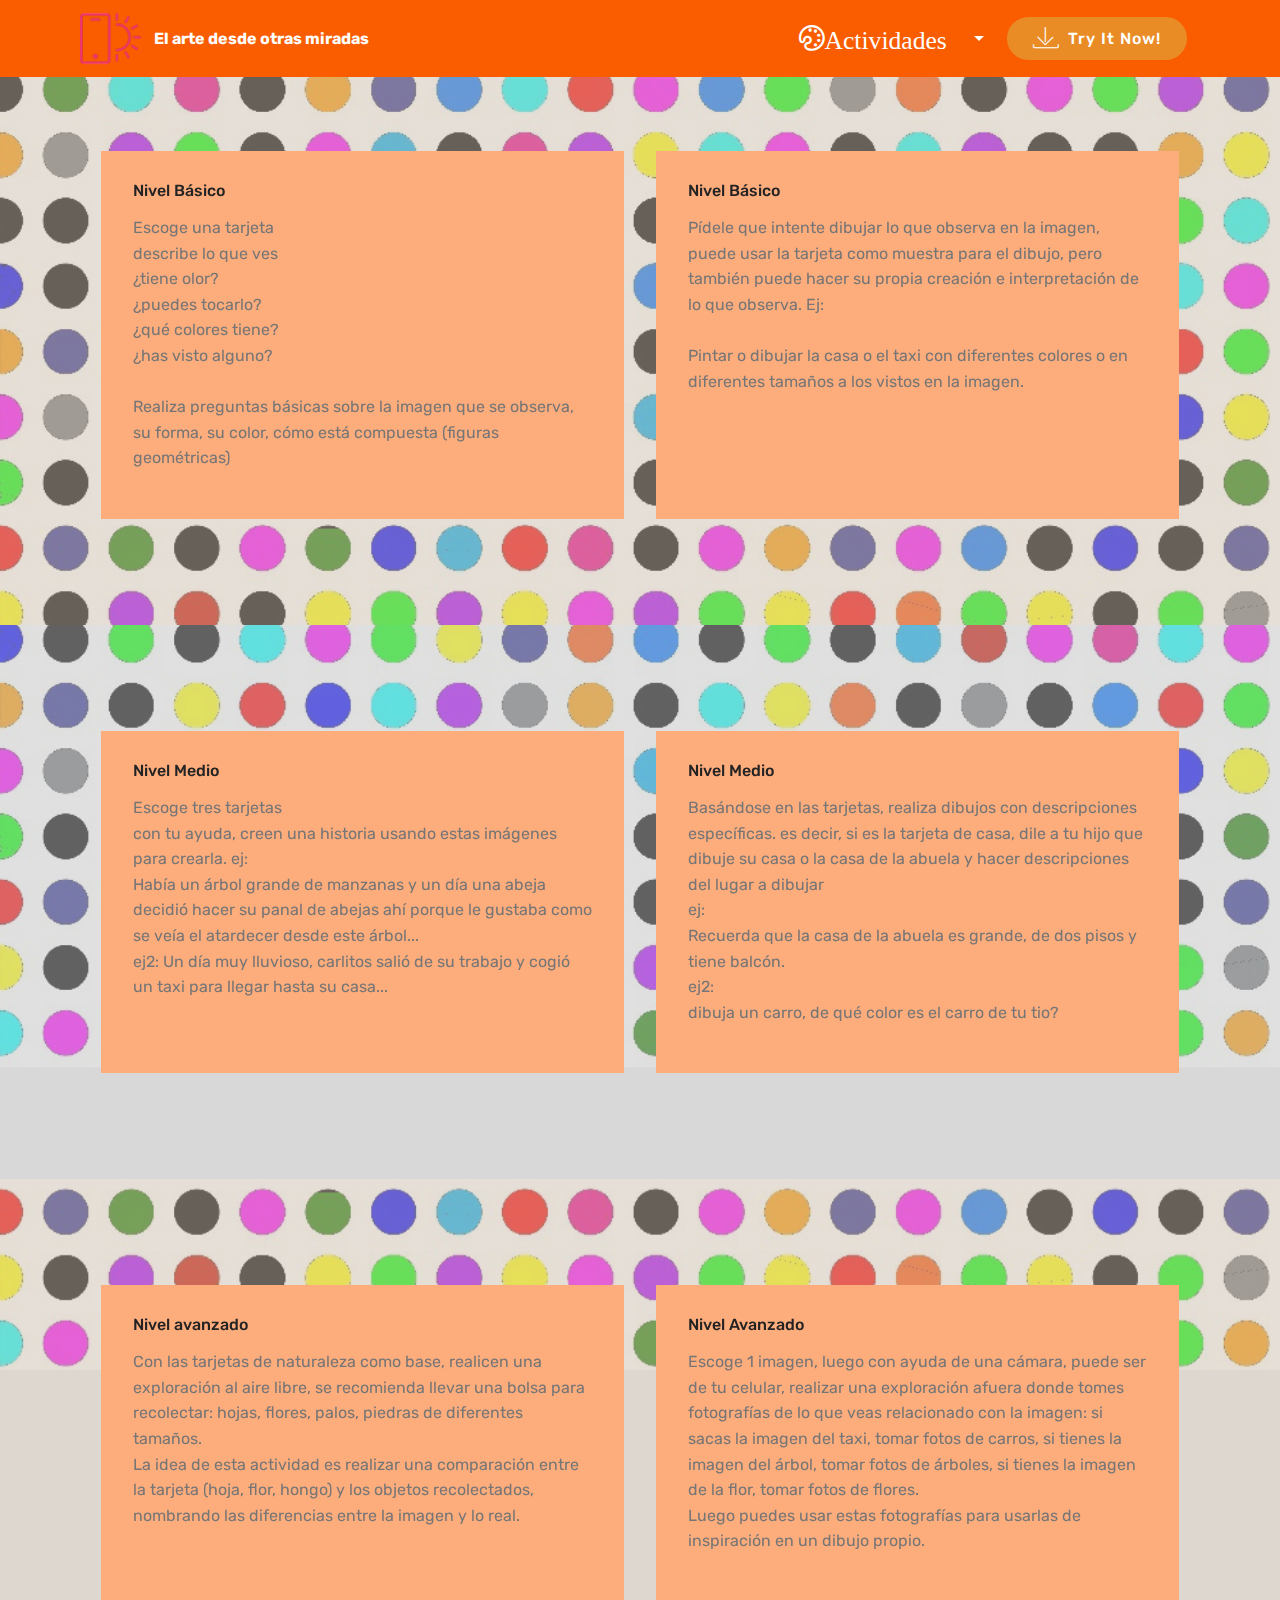
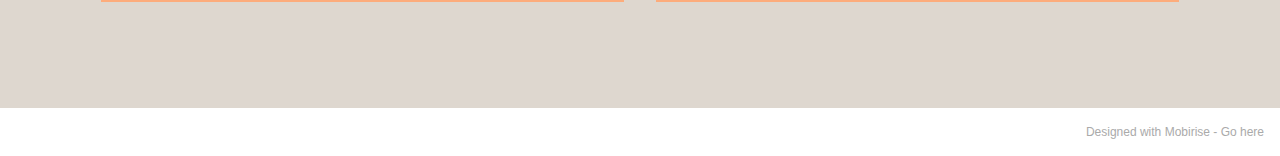
==== actividades.html @ 2c04b64d "first commit" ====
<!DOCTYPE html>
<html  >
<head>
  <!-- Site made with Mobirise Website Builder v5.1.4, https://mobirise.com -->
  <meta charset="UTF-8">
  <meta http-equiv="X-UA-Compatible" content="IE=edge">
  <meta name="generator" content="Mobirise v5.1.4, mobirise.com">
  <meta name="viewport" content="width=device-width, initial-scale=1, minimum-scale=1">
  <link rel="shortcut icon" href="assets/images/logo2.png" type="image/x-icon">
  <meta name="description" content="Website Generator Description">
  
  
  <title>actividades</title>
  <link rel="stylesheet" href="assets/web/assets/mobirise-icons2/mobirise2.css">
  <link rel="stylesheet" href="assets/web/assets/mobirise-icons/mobirise-icons.css">
  <link rel="stylesheet" href="assets/bootstrap/css/bootstrap.min.css">
  <link rel="stylesheet" href="assets/bootstrap/css/bootstrap-grid.min.css">
  <link rel="stylesheet" href="assets/bootstrap/css/bootstrap-reboot.min.css">
  <link rel="stylesheet" href="assets/tether/tether.min.css">
  <link rel="stylesheet" href="assets/dropdown/css/style.css">
  <link rel="stylesheet" href="assets/theme/css/style.css">
  <link rel="preload" as="style" href="assets/mobirise/css/mbr-additional.css"><link rel="stylesheet" href="assets/mobirise/css/mbr-additional.css" type="text/css">
  
  
  
  
</head>
<body>
  
  <section class="menu cid-tEYqhBMotn" once="menu" id="menu1-3">

    

    <nav class="navbar navbar-expand beta-menu navbar-dropdown align-items-center navbar-fixed-top navbar-toggleable-sm">
        <button class="navbar-toggler navbar-toggler-right" type="button" data-toggle="collapse" data-target="#navbarSupportedContent" aria-controls="navbarSupportedContent" aria-expanded="false" aria-label="Toggle navigation">
            <div class="hamburger">
                <span></span>
                <span></span>
                <span></span>
                <span></span>
            </div>
        </button>
        <div class="menu-logo">
            <div class="navbar-brand">
                <span class="navbar-logo">
                    <a href="https://mobiri.se">
                         <img src="assets/images/logo2.png" alt="Mobirise" style="height: 3.8rem;">
                    </a>
                </span>
                <span class="navbar-caption-wrap"><a class="navbar-caption text-white display-4" href="Elartedesdeotrasmiradas.html">
                        El arte desde otras miradas&nbsp;</a></span>
            </div>
        </div>
        <div class="collapse navbar-collapse" id="navbarSupportedContent">
            <ul class="navbar-nav nav-dropdown" data-app-modern-menu="true"><li class="nav-item dropdown open">
                    <a class="nav-link link text-white dropdown-toggle display-4" href="#" data-toggle="dropdown-submenu" aria-expanded="true"><span class="mobi-mbri mobi-mbri-change-style mbr-iconfont mbr-iconfont-btn">Actividades&nbsp;</span>
                        </a><div class="dropdown-menu"><a class="text-white dropdown-item text-primary display-4" href="actividades.html">Nivel básico</a><a class="text-white dropdown-item display-4" href="#">Nivel Medio</a><a class="text-white dropdown-item display-4" href="#">Nivel Avanzado</a><a class="text-white dropdown-item display-4" href="#" aria-expanded="true">Flash Cards</a></div>
                </li></ul>
            <div class="navbar-buttons mbr-section-btn">
                <a class="btn btn-sm btn-primary display-4" href="https://mobiri.se">
                    <span class="mbri-save mbr-iconfont mbr-iconfont-btn "></span>
                    Try It Now!
                </a>
            </div>
        </div>
    </nav>
</section>

<section class="features4 cid-tEYrnPkpfP mbr-parallax-background" id="features4-4">
    
         

    <div class="mbr-overlay" style="opacity: 0.5; background-color: rgb(206, 191, 175);">
    </div>
    <div class="container">
        <div class="media-container-row">
            <div class="card p-3 col-12 col-md-6">
                <div class="card-wrapper media-container-row media-container-row">
                    <div class="card-box">
                        <h4 class="card-title pb-3 mbr-fonts-style display-7">Nivel Básico</h4>
                        <p class="mbr-text mbr-fonts-style display-7">Escoge una tarjeta<br>describe lo que ves<br>¿tiene olor?<br>¿puedes tocarlo?<br>¿qué colores tiene?<br>¿has visto alguno?<br><br>Realiza preguntas básicas sobre la imagen que se observa, su forma, su color, cómo está compuesta (figuras geométricas)&nbsp;</p>
                    </div>
                </div>
            </div>

            <div class="card p-3 col-12 col-md-6 col-12 col-md-6">
                <div class="card-wrapper media-container-row">
                    <div class="card-box">
                        <h4 class="card-title pb-3 mbr-fonts-style display-7">
                            Nivel Básico</h4>
                        <p class="mbr-text mbr-fonts-style display-7">Pídele que intente dibujar lo que observa en la imagen, puede usar la tarjeta como muestra para el dibujo, pero también puede hacer su propia creación e interpretación de lo que observa. Ej:<br><br>Pintar o dibujar la casa o el taxi con diferentes colores o en diferentes tamaños a los vistos en la imagen.&nbsp;</p>
                    </div>
                </div>
            </div>

            

            
        </div>
    </div>
</section>

<section class="features4 cid-tEYu83xq0K mbr-parallax-background" id="features4-5">
    
         

    <div class="mbr-overlay" style="opacity: 0.5; background-color: rgb(193, 193, 193);">
    </div>
    <div class="container">
        <div class="media-container-row">
            <div class="card p-3 col-12 col-md-6">
                <div class="card-wrapper media-container-row media-container-row">
                    <div class="card-box">
                        <h4 class="card-title pb-3 mbr-fonts-style display-7">
                            Nivel Medio</h4>
                        <p class="mbr-text mbr-fonts-style display-7">Escoge tres tarjetas<br>con tu ayuda, creen una historia usando estas imágenes para crearla. ej:<br>Había un árbol grande de manzanas y un día una abeja decidió hacer su panal de abejas ahí porque le gustaba como se veía el atardecer desde este árbol...<br>ej2: Un día muy lluvioso, carlitos salió de su trabajo y cogió un taxi para llegar hasta su casa...</p>
                    </div>
                </div>
            </div>

            <div class="card p-3 col-12 col-md-6 col-12 col-md-6">
                <div class="card-wrapper media-container-row">
                    <div class="card-box">
                        <h4 class="card-title pb-3 mbr-fonts-style display-7">Nivel Medio</h4>
                        <p class="mbr-text mbr-fonts-style display-7">Basándose en las tarjetas, realiza dibujos con descripciones específicas. es decir, si es la tarjeta de casa, dile a tu hijo que dibuje su casa o la casa de la abuela y hacer descripciones del lugar a dibujar<br>ej:<br>Recuerda que la casa de la abuela es grande, de dos pisos y tiene balcón.<br>ej2:&nbsp; <br>dibuja un carro, de qué color es el carro de tu tio?&nbsp;<br></p>
                    </div>
                </div>
            </div>

            

            
        </div>
    </div>
</section>

<section class="features4 cid-tEYwqsHfI4 mbr-parallax-background" id="features4-6">
    
         

    <div class="mbr-overlay" style="opacity: 0.5; background-color: rgb(206, 191, 175);">
    </div>
    <div class="container">
        <div class="media-container-row">
            <div class="card p-3 col-12 col-md-6">
                <div class="card-wrapper media-container-row media-container-row">
                    <div class="card-box">
                        <h4 class="card-title pb-3 mbr-fonts-style display-7">
                            Nivel avanzado</h4>
                        <p class="mbr-text mbr-fonts-style display-7">Con las tarjetas de naturaleza como base, realicen una exploración al aire libre, se recomienda llevar una bolsa para recolectar: hojas, flores, palos, piedras de diferentes tamaños.&nbsp;<br>La idea de esta actividad es realizar una comparación entre la tarjeta (hoja, flor, hongo) y los objetos recolectados, nombrando las diferencias entre la imagen y lo real.&nbsp;</p>
                    </div>
                </div>
            </div>

            <div class="card p-3 col-12 col-md-6 col-12 col-md-6">
                <div class="card-wrapper media-container-row">
                    <div class="card-box">
                        <h4 class="card-title pb-3 mbr-fonts-style display-7">Nivel Avanzado</h4>
                        <p class="mbr-text mbr-fonts-style display-7">Escoge 1 imagen, luego con ayuda de una cámara, puede ser de tu celular, realizar una exploración afuera donde tomes fotografías de lo que veas relacionado con la imagen: si sacas la imagen del taxi, tomar fotos de carros, si tienes la imagen del árbol, tomar fotos de árboles, si tienes la imagen de la flor, tomar fotos de flores.<br>Luego puedes usar estas fotografías para usarlas de inspiración en un dibujo propio.&nbsp;</p>
                    </div>
                </div>
            </div>

            

            
        </div>
    </div>
</section><section style="background-color: #fff; font-family: -apple-system, BlinkMacSystemFont, 'Segoe UI', 'Roboto', 'Helvetica Neue', Arial, sans-serif; color:#aaa; font-size:12px; padding: 0; align-items: center; display: flex;"><a href="https://mobirise.site/v" style="flex: 1 1; height: 3rem; padding-left: 1rem;"></a><p style="flex: 0 0 auto; margin:0; padding-right:1rem;">Designed with Mobirise - <a href="https://mobirise.site/m" style="color:#aaa;">Go here</a></p></section><script src="assets/web/assets/jquery/jquery.min.js"></script>  <script src="assets/popper/popper.min.js"></script>  <script src="assets/bootstrap/js/bootstrap.min.js"></script>  <script src="assets/tether/tether.min.js"></script>  <script src="assets/smoothscroll/smooth-scroll.js"></script>  <script src="assets/dropdown/js/nav-dropdown.js"></script>  <script src="assets/dropdown/js/navbar-dropdown.js"></script>  <script src="assets/touchswipe/jquery.touch-swipe.min.js"></script>  <script src="assets/parallax/jarallax.min.js"></script>  <script src="assets/theme/js/script.js"></script>  
  
  
</body>
</html>
---- assets/web/assets/mobirise-icons2/mobirise2.css ----
@font-face {
  font-family: 'Moririse2';
  font-display: swap;
  src:  url('mobirise2.eot?f2bix4');
  src:  url('mobirise2.eot?f2bix4#iefix') format('embedded-opentype'),
    url('mobirise2.ttf?f2bix4') format('truetype'),
    url('mobirise2.woff?f2bix4') format('woff'),
    url('mobirise2.svg?f2bix4#mobirise2') format('svg');
  font-weight: normal;
  font-style: normal;
}

[class^="mobi-"], [class*=" mobi-"] {
  /* use !important to prevent issues with browser extensions that change fonts */
  font-family: 'Moririse2' !important;
  speak: none;
  font-style: normal;
  font-weight: normal;
  font-variant: normal;
  text-transform: none;
  line-height: 1;

  /* Better Font Rendering =========== */
  -webkit-font-smoothing: antialiased;
  -moz-osx-font-smoothing: grayscale;
}

.mobi-mbri-add-submenu:before {
  content: "\e900";
}
.mobi-mbri-alert:before {
  content: "\e901";
}
.mobi-mbri-align-center:before {
  content: "\e902";
}
.mobi-mbri-align-justify:before {
  content: "\e903";
}
.mobi-mbri-align-left:before {
  content: "\e904";
}
.mobi-mbri-align-right:before {
  content: "\e905";
}
.mobi-mbri-android:before {
  content: "\e906";
}
.mobi-mbri-apple:before {
  content: "\e907";
}
.mobi-mbri-arrow-down:before {
  content: "\e908";
}
.mobi-mbri-arrow-next:before {
  content: "\e909";
}
.mobi-mbri-arrow-prev:before {
  content: "\e90a";
}
.mobi-mbri-arrow-up:before {
  content: "\e90b";
}
.mobi-mbri-bold:before {
  content: "\e90c";
}
.mobi-mbri-bookmark:before {
  content: "\e90d";
}
.mobi-mbri-bootstrap:before {
  content: "\e90e";
}
.mobi-mbri-briefcase:before {
  content: "\e90f";
}
.mobi-mbri-browse:before {
  content: "\e910";
}
.mobi-mbri-bulleted-list:before {
  content: "\e911";
}
.mobi-mbri-calendar:before {
  content: "\e912";
}
.mobi-mbri-camera:before {
  content: "\e913";
}
.mobi-mbri-cart-add:before {
  content: "\e914";
}
.mobi-mbri-cart-full:before {
  content: "\e915";
}
.mobi-mbri-cash:before {
  content: "\e916";
}
.mobi-mbri-change-style:before {
  content: "\e917";
}
.mobi-mbri-chat:before {
  content: "\e918";
}
.mobi-mbri-clock:before {
  content: "\e919";
}
.mobi-mbri-close:before {
  content: "\e91a";
}
.mobi-mbri-cloud:before {
  content: "\e91b";
}
.mobi-mbri-code:before {
  content: "\e91c";
}
.mobi-mbri-contact-form:before {
  content: "\e91d";
}
.mobi-mbri-credit-card:before {
  content: "\e91e";
}
.mobi-mbri-cursor-click:before {
  content: "\e91f";
}
.mobi-mbri-cust-feedback:before {
  content: "\e920";
}
.mobi-mbri-database:before {
  content: "\e921";
}
.mobi-mbri-delivery:before {
  content: "\e922";
}
.mobi-mbri-desktop:before {
  content: "\e923";
}
.mobi-mbri-devices:before {
  content: "\e924";
}
.mobi-mbri-down:before {
  content: "\e925";
}
.mobi-mbri-download-2:before {
  content: "\e926";
}
.mobi-mbri-download:before {
  content: "\e927";
}
.mobi-mbri-drag-n-drop-2:before {
  content: "\e928";
}
.mobi-mbri-drag-n-drop:before {
  content: "\e929";
}
.mobi-mbri-edit-2:before {
  content: "\e92a";
}
.mobi-mbri-edit:before {
  content: "\e92b";
}
.mobi-mbri-error:before {
  content: "\e92c";
}
.mobi-mbri-extension:before {
  content: "\e92d";
}
.mobi-mbri-features:before {
  content: "\e92e";
}
.mobi-mbri-file:before {
  content: "\e92f";
}
.mobi-mbri-flag:before {
  content: "\e930";
}
.mobi-mbri-folder:before {
  content: "\e931";
}
.mobi-mbri-gift:before {
  content: "\e932";
}
.mobi-mbri-github:before {
  content: "\e933";
}
.mobi-mbri-globe-2:before {
  content: "\e934";
}
.mobi-mbri-globe:before {
  content: "\e935";
}
.mobi-mbri-growing-chart:before {
  content: "\e936";
}
.mobi-mbri-hearth:before {
  content: "\e937";
}
.mobi-mbri-help:before {
  content: "\e938";
}
.mobi-mbri-home:before {
  content: "\e939";
}
.mobi-mbri-hot-cup:before {
  content: "\e93a";
}
.mobi-mbri-idea:before {
  content: "\e93b";
}
.mobi-mbri-image-gallery:before {
  content: "\e93c";
}
.mobi-mbri-image-slider:before {
  content: "\e93d";
}
.mobi-mbri-info:before {
  content: "\e93e";
}
.mobi-mbri-italic:before {
  content: "\e93f";
}
.mobi-mbri-key:before {
  content: "\e940";
}
.mobi-mbri-laptop:before {
  content: "\e941";
}
.mobi-mbri-layers:before {
  content: "\e942";
}
.mobi-mbri-left-right:before {
  content: "\e943";
}
.mobi-mbri-left:before {
  content: "\e944";
}
.mobi-mbri-letter:before {
  content: "\e945";
}
.mobi-mbri-like:before {
  content: "\e946";
}
.mobi-mbri-link:before {
  content: "\e947";
}
.mobi-mbri-lock:before {
  content: "\e948";
}
.mobi-mbri-login:before {
  content: "\e949";
}
.mobi-mbri-logout:before {
  content: "\e94a";
}
.mobi-mbri-magic-stick:before {
  content: "\e94b";
}
.mobi-mbri-map-pin:before {
  content: "\e94c";
}
.mobi-mbri-menu:before {
  content: "\e94d";
}
.mobi-mbri-mobile-2:before {
  content: "\e94e";
}
.mobi-mbri-mobile-horizontal:before {
  content: "\e94f";
}
.mobi-mbri-mobile:before {
  content: "\e950";
}
.mobi-mbri-mobirise:before {
  content: "\e951";
}
.mobi-mbri-more-horizontal:before {
  content: "\e952";
}
.mobi-mbri-more-vertical:before {
  content: "\e953";
}
.mobi-mbri-music:before {
  content: "\e954";
}
.mobi-mbri-new-file:before {
  content: "\e955";
}
.mobi-mbri-numbered-list:before {
  content: "\e956";
}
.mobi-mbri-opened-folder:before {
  content: "\e957";
}
.mobi-mbri-pages:before {
  content: "\e958";
}
.mobi-mbri-paper-plane:before {
  content: "\e959";
}
.mobi-mbri-paperclip:before {
  content: "\e95a";
}
.mobi-mbri-phone:before {
  content: "\e95b";
}
.mobi-mbri-photo:before {
  content: "\e95c";
}
.mobi-mbri-photos:before {
  content: "\e95d";
}
.mobi-mbri-pin:before {
  content: "\e95e";
}
.mobi-mbri-play:before {
  content: "\e95f";
}
.mobi-mbri-plus:before {
  content: "\e960";
}
.mobi-mbri-preview:before {
  content: "\e961";
}
.mobi-mbri-print:before {
  content: "\e962";
}
.mobi-mbri-protect:before {
  content: "\e963";
}
.mobi-mbri-question:before {
  content: "\e964";
}
.mobi-mbri-quote-left:before {
  content: "\e965";
}
.mobi-mbri-quote-right:before {
  content: "\e966";
}
.mobi-mbri-redo:before {
  content: "\e967";
}
.mobi-mbri-refresh:before {
  content: "\e968";
}
.mobi-mbri-responsive-2:before {
  content: "\e969";
}
.mobi-mbri-responsive:before {
  content: "\e96a";
}
.mobi-mbri-right:before {
  content: "\e96b";
}
.mobi-mbri-rocket:before {
  content: "\e96c";
}
.mobi-mbri-sad-face:before {
  content: "\e96d";
}
.mobi-mbri-sale:before {
  content: "\e96e";
}
.mobi-mbri-save:before {
  content: "\e96f";
}
.mobi-mbri-search:before {
  content: "\e970";
}
.mobi-mbri-setting-2:before {
  content: "\e971";
}
.mobi-mbri-setting-3:before {
  content: "\e972";
}
.mobi-mbri-setting:before {
  content: "\e973";
}
.mobi-mbri-share:before {
  content: "\e974";
}
.mobi-mbri-shopping-bag:before {
  content: "\e975";
}
.mobi-mbri-shopping-basket:before {
  content: "\e976";
}
.mobi-mbri-shopping-cart:before {
  content: "\e977";
}
.mobi-mbri-sites:before {
  content: "\e978";
}
.mobi-mbri-smile-face:before {
  content: "\e979";
}
.mobi-mbri-speed:before {
  content: "\e97a";
}
.mobi-mbri-star:before {
  content: "\e97b";
}
.mobi-mbri-success:before {
  content: "\e97c";
}
.mobi-mbri-sun:before {
  content: "\e97d";
}
.mobi-mbri-sun2:before {
  content: "\e97e";
}
.mobi-mbri-tablet-vertical:before {
  content: "\e97f";
}
.mobi-mbri-tablet:before {
  content: "\e980";
}
.mobi-mbri-target:before {
  content: "\e981";
}
.mobi-mbri-timer:before {
  content: "\e982";
}
.mobi-mbri-to-ftp:before {
  content: "\e983";
}
.mobi-mbri-to-local-drive:before {
  content: "\e984";
}
.mobi-mbri-touch-swipe:before {
  content: "\e985";
}
.mobi-mbri-touch:before {
  content: "\e986";
}
.mobi-mbri-trash:before {
  content: "\e987";
}
.mobi-mbri-underline:before {
  content: "\e988";
}
.mobi-mbri-undo:before {
  content: "\e989";
}
.mobi-mbri-unlink:before {
  content: "\e98a";
}
.mobi-mbri-unlock:before {
  content: "\e98b";
}
.mobi-mbri-up-down:before {
  content: "\e98c";
}
.mobi-mbri-up:before {
  content: "\e98d";
}
.mobi-mbri-update:before {
  content: "\e98e";
}
.mobi-mbri-upload-2:before {
  content: "\e98f";
}
.mobi-mbri-upload:before {
  content: "\e990";
}
.mobi-mbri-user-2:before {
  content: "\e991";
}
.mobi-mbri-user:before {
  content: "\e992";
}
.mobi-mbri-users:before {
  content: "\e993";
}
.mobi-mbri-video-play:before {
  content: "\e994";
}
.mobi-mbri-video:before {
  content: "\e995";
}
.mobi-mbri-watch:before {
  content: "\e996";
}
.mobi-mbri-website-theme-2:before {
  content: "\e997";
}
.mobi-mbri-website-theme:before {
  content: "\e998";
}
.mobi-mbri-wifi:before {
  content: "\e999";
}
.mobi-mbri-windows:before {
  content: "\e99a";
}
.mobi-mbri-zoom-in:before {
  content: "\e99b";
}
.mobi-mbri-zoom-out:before {
  content: "\e99c";
}
---- assets/web/assets/mobirise-icons/mobirise-icons.css ----
@font-face {
  font-family: 'MobiriseIcons';
  src:  url('mobirise-icons.eot?spat4u');
  src:  url('mobirise-icons.eot?spat4u#iefix') format('embedded-opentype'),
    url('mobirise-icons.ttf?spat4u') format('truetype'),
    url('mobirise-icons.woff?spat4u') format('woff'),
    url('mobirise-icons.svg?spat4u#MobiriseIcons') format('svg');
  font-weight: normal;
  font-style: normal;
  font-display: swap;
}

[class^="mbri-"], [class*=" mbri-"] {
  /* use !important to prevent issues with browser extensions that change fonts */
  font-family: MobiriseIcons !important;
  speak: none;
  font-style: normal;
  font-weight: normal;
  font-variant: normal;
  text-transform: none;
  line-height: 1;

  /* Better Font Rendering =========== */
  -webkit-font-smoothing: antialiased;
  -moz-osx-font-smoothing: grayscale;
}

.mbri-add-submenu:before {
  content: "\e900";
}
.mbri-alert:before {
  content: "\e901";
}
.mbri-align-center:before {
  content: "\e902";
}
.mbri-align-justify:before {
  content: "\e903";
}
.mbri-align-left:before {
  content: "\e904";
}
.mbri-align-right:before {
  content: "\e905";
}
.mbri-android:before {
  content: "\e906";
}
.mbri-apple:before {
  content: "\e907";
}
.mbri-arrow-down:before {
  content: "\e908";
}
.mbri-arrow-next:before {
  content: "\e909";
}
.mbri-arrow-prev:before {
  content: "\e90a";
}
.mbri-arrow-up:before {
  content: "\e90b";
}
.mbri-bold:before {
  content: "\e90c";
}
.mbri-bookmark:before {
  content: "\e90d";
}
.mbri-bootstrap:before {
  content: "\e90e";
}
.mbri-briefcase:before {
  content: "\e90f";
}
.mbri-browse:before {
  content: "\e910";
}
.mbri-bulleted-list:before {
  content: "\e911";
}
.mbri-calendar:before {
  content: "\e912";
}
.mbri-camera:before {
  content: "\e913";
}
.mbri-cart-add:before {
  content: "\e914";
}
.mbri-cart-full:before {
  content: "\e915";
}
.mbri-cash:before {
  content: "\e916";
}
.mbri-change-style:before {
  content: "\e917";
}
.mbri-chat:before {
  content: "\e918";
}
.mbri-clock:before {
  content: "\e919";
}
.mbri-close:before {
  content: "\e91a";
}
.mbri-cloud:before {
  content: "\e91b";
}
.mbri-code:before {
  content: "\e91c";
}
.mbri-contact-form:before {
  content: "\e91d";
}
.mbri-credit-card:before {
  content: "\e91e";
}
.mbri-cursor-click:before {
  content: "\e91f";
}
.mbri-cust-feedback:before {
  content: "\e920";
}
.mbri-database:before {
  content: "\e921";
}
.mbri-delivery:before {
  content: "\e922";
}
.mbri-desktop:before {
  content: "\e923";
}
.mbri-devices:before {
  content: "\e924";
}
.mbri-down:before {
  content: "\e925";
}
.mbri-download:before {
  content: "\e989";
}
.mbri-drag-n-drop:before {
  content: "\e927";
}
.mbri-drag-n-drop2:before {
  content: "\e928";
}
.mbri-edit:before {
  content: "\e929";
}
.mbri-edit2:before {
  content: "\e92a";
}
.mbri-error:before {
  content: "\e92b";
}
.mbri-extension:before {
  content: "\e92c";
}
.mbri-features:before {
  content: "\e92d";
}
.mbri-file:before {
  content: "\e92e";
}
.mbri-flag:before {
  content: "\e92f";
}
.mbri-folder:before {
  content: "\e930";
}
.mbri-gift:before {
  content: "\e931";
}
.mbri-github:before {
  content: "\e932";
}
.mbri-globe:before {
  content: "\e933";
}
.mbri-globe-2:before {
  content: "\e934";
}
.mbri-growing-chart:before {
  content: "\e935";
}
.mbri-hearth:before {
  content: "\e936";
}
.mbri-help:before {
  content: "\e937";
}
.mbri-home:before {
  content: "\e938";
}
.mbri-hot-cup:before {
  content: "\e939";
}
.mbri-idea:before {
  content: "\e93a";
}
.mbri-image-gallery:before {
  content: "\e93b";
}
.mbri-image-slider:before {
  content: "\e93c";
}
.mbri-info:before {
  content: "\e93d";
}
.mbri-italic:before {
  content: "\e93e";
}
.mbri-key:before {
  content: "\e93f";
}
.mbri-laptop:before {
  content: "\e940";
}
.mbri-layers:before {
  content: "\e941";
}
.mbri-left-right:before {
  content: "\e942";
}
.mbri-left:before {
  content: "\e943";
}
.mbri-letter:before {
  content: "\e944";
}
.mbri-like:before {
  content: "\e945";
}
.mbri-link:before {
  content: "\e946";
}
.mbri-lock:before {
  content: "\e947";
}
.mbri-login:before {
  content: "\e948";
}
.mbri-logout:before {
  content: "\e949";
}
.mbri-magic-stick:before {
  content: "\e94a";
}
.mbri-map-pin:before {
  content: "\e94b";
}
.mbri-menu:before {
  content: "\e94c";
}
.mbri-mobile:before {
  content: "\e94d";
}
.mbri-mobile2:before {
  content: "\e94e";
}
.mbri-mobirise:before {
  content: "\e94f";
}
.mbri-more-horizontal:before {
  content: "\e950";
}
.mbri-more-vertical:before {
  content: "\e951";
}
.mbri-music:before {
  content: "\e952";
}
.mbri-new-file:before {
  content: "\e953";
}
.mbri-numbered-list:before {
  content: "\e954";
}
.mbri-opened-folder:before {
  content: "\e955";
}
.mbri-pages:before {
  content: "\e956";
}
.mbri-paper-plane:before {
  content: "\e957";
}
.mbri-paperclip:before {
  content: "\e958";
}
.mbri-photo:before {
  content: "\e959";
}
.mbri-photos:before {
  content: "\e95a";
}
.mbri-pin:before {
  content: "\e95b";
}
.mbri-play:before {
  content: "\e95c";
}
.mbri-plus:before {
  content: "\e95d";
}
.mbri-preview:before {
  content: "\e95e";
}
.mbri-print:before {
  content: "\e95f";
}
.mbri-protect:before {
  content: "\e960";
}
.mbri-question:before {
  content: "\e961";
}
.mbri-quote-left:before {
  content: "\e962";
}
.mbri-quote-right:before {
  content: "\e963";
}
.mbri-refresh:before {
  content: "\e964";
}
.mbri-responsive:before {
  content: "\e965";
}
.mbri-right:before {
  content: "\e966";
}
.mbri-rocket:before {
  content: "\e967";
}
.mbri-sad-face:before {
  content: "\e968";
}
.mbri-sale:before {
  content: "\e969";
}
.mbri-save:before {
  content: "\e96a";
}
.mbri-search:before {
  content: "\e96b";
}
.mbri-setting:before {
  content: "\e96c";
}
.mbri-setting2:before {
  content: "\e96d";
}
.mbri-setting3:before {
  content: "\e96e";
}
.mbri-share:before {
  content: "\e96f";
}
.mbri-shopping-bag:before {
  content: "\e970";
}
.mbri-shopping-basket:before {
  content: "\e971";
}
.mbri-shopping-cart:before {
  content: "\e972";
}
.mbri-sites:before {
  content: "\e973";
}
.mbri-smile-face:before {
  content: "\e974";
}
.mbri-speed:before {
  content: "\e975";
}
.mbri-star:before {
  content: "\e976";
}
.mbri-success:before {
  content: "\e977";
}
.mbri-sun:before {
  content: "\e978";
}
.mbri-sun2:before {
  content: "\e979";
}
.mbri-tablet:before {
  content: "\e97a";
}
.mbri-tablet-vertical:before {
  content: "\e97b";
}
.mbri-target:before {
  content: "\e97c";
}
.mbri-timer:before {
  content: "\e97d";
}
.mbri-to-ftp:before {
  content: "\e97e";
}
.mbri-to-local-drive:before {
  content: "\e97f";
}
.mbri-touch-swipe:before {
  content: "\e980";
}
.mbri-touch:before {
  content: "\e981";
}
.mbri-trash:before {
  content: "\e982";
}
.mbri-underline:before {
  content: "\e983";
}
.mbri-unlink:before {
  content: "\e984";
}
.mbri-unlock:before {
  content: "\e985";
}
.mbri-up-down:before {
  content: "\e986";
}
.mbri-up:before {
  content: "\e987";
}
.mbri-update:before {
  content: "\e988";
}
.mbri-upload:before {
 content: "\e926"; 
}
.mbri-user:before {
  content: "\e98a";
}
.mbri-user2:before {
  content: "\e98b";
}
.mbri-users:before {
  content: "\e98c";
}
.mbri-video:before {
  content: "\e98d";
}
.mbri-video-play:before {
  content: "\e98e";
}
.mbri-watch:before {
  content: "\e98f";
}
.mbri-website-theme:before {
  content: "\e990";
}
.mbri-wifi:before {
  content: "\e991";
}
.mbri-windows:before {
  content: "\e992";
}
.mbri-zoom-out:before {
  content: "\e993";
}
.mbri-redo:before {
  content: "\e994";
}
.mbri-undo:before {
  content: "\e995";
}
---- assets/dropdown/css/style.css ----
.navbar-dropdown {
  left: 0;
  padding: 0;
  position: absolute;
  right: 0;
  top: 0;
  transition: all 0.45s ease;
  z-index: 1030;
  background: #282828; }
  .navbar-dropdown .navbar-logo {
    margin-right: 0.8rem;
    transition: margin 0.3s ease-in-out;
    vertical-align: middle; }
    .navbar-dropdown .navbar-logo img {
      height: 3.125rem;
      transition: all 0.3s ease-in-out; }
    .navbar-dropdown .navbar-logo.mbr-iconfont {
      font-size: 3.125rem;
      line-height: 3.125rem; }
  .navbar-dropdown .navbar-caption {
    font-weight: 700;
    white-space: normal;
    vertical-align: -4px;
    line-height: 3.125rem !important; }
    .navbar-dropdown .navbar-caption, .navbar-dropdown .navbar-caption:hover {
      color: inherit;
      text-decoration: none; }
  .navbar-dropdown .mbr-iconfont + .navbar-caption {
    vertical-align: -1px; }
  .navbar-dropdown.navbar-fixed-top {
    position: fixed; }
  .navbar-dropdown .navbar-brand span {
    vertical-align: -4px; }
  .navbar-dropdown.bg-color.transparent {
    background: none; }
  .navbar-dropdown.navbar-short .navbar-brand {
    padding: 0.625rem 0; }
    .navbar-dropdown.navbar-short .navbar-brand span {
      vertical-align: -1px; }
  .navbar-dropdown.navbar-short .navbar-caption {
    line-height: 2.375rem !important;
    vertical-align: -2px; }
  .navbar-dropdown.navbar-short .navbar-logo {
    margin-right: 0.5rem; }
    .navbar-dropdown.navbar-short .navbar-logo img {
      height: 2.375rem; }
    .navbar-dropdown.navbar-short .navbar-logo.mbr-iconfont {
      font-size: 2.375rem;
      line-height: 2.375rem; }
  .navbar-dropdown.navbar-short .mbr-table-cell {
    height: 3.625rem; }
  .navbar-dropdown .navbar-close {
    left: 0.6875rem;
    position: fixed;
    top: 0.75rem;
    z-index: 1000; }
  .navbar-dropdown .hamburger-icon {
    content: "";
    display: inline-block;
    vertical-align: middle;
    width: 16px;
    -webkit-box-shadow: 0 -6px 0 1px #282828,0 0 0 1px #282828,0 6px 0 1px #282828;
    -moz-box-shadow: 0 -6px 0 1px #282828,0 0 0 1px #282828,0 6px 0 1px #282828;
    box-shadow: 0 -6px 0 1px #282828,0 0 0 1px #282828,0 6px 0 1px #282828; }

.dropdown-menu .dropdown-toggle[data-toggle="dropdown-submenu"]::after {
  border-bottom: 0.35em solid transparent;
  border-left: 0.35em solid;
  border-right: 0;
  border-top: 0.35em solid transparent;
  margin-left: 0.3rem; }

.dropdown-menu .dropdown-item:focus {
  outline: 0; }

.nav-dropdown {
  font-size: 0.75rem;
  font-weight: 500;
  height: auto !important; }
  .nav-dropdown .nav-btn {
    padding-left: 1rem; }
  .nav-dropdown .link {
    margin: .667em 1.667em;
    font-weight: 500;
    padding: 0;
    transition: color .2s ease-in-out; }
    .nav-dropdown .link.dropdown-toggle {
      margin-right: 2.583em; }
      .nav-dropdown .link.dropdown-toggle::after {
        margin-left: .25rem;
        border-top: 0.35em solid;
        border-right: 0.35em solid transparent;
        border-left: 0.35em solid transparent;
        border-bottom: 0; }
      .nav-dropdown .link.dropdown-toggle[aria-expanded="true"] {
        margin: 0;
        padding: 0.667em 3.263em  0.667em 1.667em; }
  .nav-dropdown .link::after,
  .nav-dropdown .dropdown-item::after {
    color: inherit; }
  .nav-dropdown .btn {
    font-size: 0.75rem;
    font-weight: 700;
    letter-spacing: 0;
    margin-bottom: 0;
    padding-left: 1.25rem;
    padding-right: 1.25rem; }
  .nav-dropdown .dropdown-menu {
    border-radius: 0;
    border: 0;
    left: 0;
    margin: 0;
    padding-bottom: 1.25rem;
    padding-top: 1.25rem;
    position: relative; }
  .nav-dropdown .dropdown-submenu {
    margin-left: 0.125rem;
    top: 0; }
  .nav-dropdown .dropdown-item {
    font-weight: 500;
    line-height: 2;
    padding: 0.3846em 4.615em 0.3846em 1.5385em;
    position: relative;
    transition: color .2s ease-in-out, background-color .2s ease-in-out; }
    .nav-dropdown .dropdown-item::after {
      margin-top: -0.3077em;
      position: absolute;
      right: 1.1538em;
      top: 50%; }
    .nav-dropdown .dropdown-item:focus, .nav-dropdown .dropdown-item:hover {
      background: none; }

@media (max-width: 767px) {
  .nav-dropdown.navbar-toggleable-sm {
    bottom: 0;
    display: none;
    left: 0;
    overflow-x: hidden;
    position: fixed;
    top: 0;
    transform: translateX(-100%);
    -ms-transform: translateX(-100%);
    -webkit-transform: translateX(-100%);
    width: 18.75rem;
    z-index: 999; } }
.nav-dropdown.navbar-toggleable-xl {
  bottom: 0;
  display: none;
  left: 0;
  overflow-x: hidden;
  position: fixed;
  top: 0;
  transform: translateX(-100%);
  -ms-transform: translateX(-100%);
  -webkit-transform: translateX(-100%);
  width: 18.75rem;
  z-index: 999; }

.nav-dropdown-sm {
  display: block !important;
  overflow-x: hidden;
  overflow: auto;
  padding-top: 3.875rem; }
  .nav-dropdown-sm::after {
    content: "";
    display: block;
    height: 3rem;
    width: 100%; }
  .nav-dropdown-sm.collapse.in ~ .navbar-close {
    display: block !important; }
  .nav-dropdown-sm.collapsing, .nav-dropdown-sm.collapse.in {
    transform: translateX(0);
    -ms-transform: translateX(0);
    -webkit-transform: translateX(0);
    transition: all 0.25s ease-out;
    -webkit-transition: all 0.25s ease-out;
    background: #282828; }
  .nav-dropdown-sm.collapsing[aria-expanded="false"] {
    transform: translateX(-100%);
    -ms-transform: translateX(-100%);
    -webkit-transform: translateX(-100%); }
  .nav-dropdown-sm .nav-item {
    display: block;
    margin-left: 0 !important;
    padding-left: 0; }
  .nav-dropdown-sm .link,
  .nav-dropdown-sm .dropdown-item {
    border-top: 1px dotted rgba(255, 255, 255, 0.1);
    font-size: 0.8125rem;
    line-height: 1.6;
    margin: 0 !important;
    padding: 0.875rem 2.4rem 0.875rem 1.5625rem !important;
    position: relative;
    white-space: normal; }
    .nav-dropdown-sm .link:focus, .nav-dropdown-sm .link:hover,
    .nav-dropdown-sm .dropdown-item:focus,
    .nav-dropdown-sm .dropdown-item:hover {
      background: rgba(0, 0, 0, 0.2) !important;
      color: #c0a375; }
  .nav-dropdown-sm .nav-btn {
    position: relative;
    padding: 1.5625rem 1.5625rem 0 1.5625rem; }
    .nav-dropdown-sm .nav-btn::before {
      border-top: 1px dotted rgba(255, 255, 255, 0.1);
      content: "";
      left: 0;
      position: absolute;
      top: 0;
      width: 100%; }
    .nav-dropdown-sm .nav-btn + .nav-btn {
      padding-top: 0.625rem; }
      .nav-dropdown-sm .nav-btn + .nav-btn::before {
        display: none; }
  .nav-dropdown-sm .btn {
    padding: 0.625rem 0; }
  .nav-dropdown-sm .dropdown-toggle[data-toggle="dropdown-submenu"]::after {
    margin-left: .25rem;
    border-top: 0.35em solid;
    border-right: 0.35em solid transparent;
    border-left: 0.35em solid transparent;
    border-bottom: 0; }
  .nav-dropdown-sm .dropdown-toggle[data-toggle="dropdown-submenu"][aria-expanded="true"]::after {
    border-top: 0;
    border-right: 0.35em solid transparent;
    border-left: 0.35em solid transparent;
    border-bottom: 0.35em solid; }
  .nav-dropdown-sm .dropdown-menu {
    margin: 0;
    padding: 0;
    position: relative;
    top: 0;
    left: 0;
    width: 100%;
    border: 0;
    float: none;
    border-radius: 0;
    background: none; }
  .nav-dropdown-sm .dropdown-submenu {
    left: 100%;
    margin-left: 0.125rem;
    margin-top: -1.25rem;
    top: 0; }

.navbar-toggleable-sm .nav-dropdown .dropdown-menu {
  position: absolute; }

.navbar-toggleable-sm .nav-dropdown .dropdown-submenu {
  left: 100%;
  margin-left: 0.125rem;
  margin-top: -1.25rem;
  top: 0; }

.navbar-toggleable-sm.opened .nav-dropdown .dropdown-menu {
  position: relative; }

.navbar-toggleable-sm.opened .nav-dropdown .dropdown-submenu {
  left: 0;
  margin-left: 00rem;
  margin-top: 0rem;
  top: 0; }

.is-builder .nav-dropdown.collapsing {
  transition: none !important; }

/*# sourceMappingURL=style.css.map */
---- assets/theme/css/style.css ----
/*!
 * Mobirise v4 theme (https://mobirise.com/)
 * Copyright 2017 Mobirise
 */
section {
  background-color: #eeeeee;
}

.form-control:focus {
  box-shadow: none;
}

:focus {
  outline: none;
}

body {
  font-style: normal;
  line-height: 1.5;
}

section,
.container,
.container-fluid {
  position: relative;
  word-wrap: break-word;
}

a.mbr-iconfont:hover {
  text-decoration: none;
}

.article .lead p,
.article .lead ul,
.article .lead ol,
.article .lead pre,
.article .lead blockquote {
  margin-bottom: 0;
}

ul,
ol,
pre,
blockquote {
  margin-bottom: 2.3125rem;
}

pre {
  background: #f4f4f4;
  padding: 10px 24px;
  white-space: pre-wrap;
}

.inactive {
  -webkit-user-select: none;
  -moz-user-select: none;
  -ms-user-select: none;
  user-select: none;
  pointer-events: none;
  -webkit-user-drag: none;
  user-drag: none;
}

.mbr-section__comments .row {
  justify-content: center;
  -webkit-justify-content: center;
}

a {
  font-style: normal;
  font-weight: 400;
  cursor: pointer;
}

a, a:hover {
  text-decoration: none;
}

figure {
  margin-bottom: 0;
}

body {
  color: #232323;
}

h1,
h2,
h3,
h4,
h5,
h6,
.h1,
.h2,
.h3,
.h4,
.h5,
.h6,
.display-1,
.display-2,
.display-3,
.display-4 {
  line-height: 1;
  word-break: break-word;
  word-wrap: break-word;
}

.mbr-section-title {
  font-style: normal;
  line-height: 1.2;
}

.mbr-section-subtitle {
  line-height: 1.3;
}

.mbr-text {
  font-style: normal;
  line-height: 1.6;
}

b,
strong {
  font-weight: bold;
}

blockquote {
  padding: 10px 0 10px 20px;
  position: relative;
  border-left: 2px solid;
  border-color: #ff3366;
}

input:-webkit-autofill, input:-webkit-autofill:hover, input:-webkit-autofill:focus, input:-webkit-autofill:active {
  transition-delay: 9999s;
  transition-property: background-color, color;
}

textarea[type='hidden'] {
  display: none;
}

body {
  position: relative;
}

section {
  background-position: 50% 50%;
  background-repeat: no-repeat;
  background-size: cover;
}

section .mbr-background-video,
section .mbr-background-video-preview {
  position: absolute;
  bottom: 0;
  left: 0;
  right: 0;
  top: 0;
}

.hidden {
  visibility: hidden;
}

.mbr-z-index20 {
  z-index: 20;
}

/*! Base colors */
.mbr-white {
  color: #ffffff;
}

.mbr-black {
  color: #000000;
}

.mbr-bg-white {
  background-color: #ffffff;
}

.mbr-bg-black {
  background-color: #000000;
}

/*! Text-aligns */
.align-left {
  text-align: left;
}

.align-center {
  text-align: center;
}

.align-right {
  text-align: right;
}

@media (max-width: 767px) {
  .align-left,
  .align-center,
  .align-right,
  .mbr-section-btn,
  .mbr-section-title {
    text-align: center;
  }
}

/*! Font-weight  */
.mbr-light {
  font-weight: 300;
}

.mbr-regular {
  font-weight: 400;
}

.mbr-semibold {
  font-weight: 500;
}

.mbr-bold {
  font-weight: 700;
}

/*! Media  */
.media-size-item {
  -moz-flex: 1 1 auto;
  -o-flex: 1 1 auto;
  flex: 1 1 auto;
}

.media-content {
  flex-basis: 100%;
}

.media-container-row {
  display: flex;
  flex-direction: row;
  flex-wrap: wrap;
  justify-content: center;
  align-content: center;
  align-items: start;
}

.media-container-row .media-size-item {
  width: 400px;
}

.media-container-column {
  display: flex;
  flex-direction: column;
  flex-wrap: wrap;
  justify-content: center;
  align-content: center;
  align-items: stretch;
}

.media-container-column > * {
  width: 100%;
}

@media (min-width: 992px) {
  .media-container-row {
    flex-wrap: nowrap;
  }
}

figure {
  overflow: hidden;
}

figure[mbr-media-size] {
  transition: width 0.1s;
}

.mbr-figure img,
.mbr-figure iframe {
  display: block;
  width: 100%;
}

.card {
  background-color: transparent;
  border: none;
}

.card-box {
  width: 100%;
}

.card-img {
  text-align: center;
  flex-shrink: 0;
  -webkit-flex-shrink: 0;
}

.media {
  max-width: 100%;
  margin: 0 auto;
}

.mbr-figure {
  -ms-grid-row-align: center;
  align-self: center;
}

.media-container > div {
  max-width: 100%;
}

.mbr-figure img,
.card-img img {
  width: 100%;
}

@media (max-width: 991px) {
  .media-size-item {
    width: auto !important;
  }
  .media {
    width: auto;
  }
  .mbr-figure {
    width: 100% !important;
  }
}

/*! Buttons */
.btn {
  font-weight: 500;
  border-width: 2px;
  font-style: normal;
  letter-spacing: 1px;
  margin: .4rem .8rem;
  white-space: normal;
  transition: all .3s ease-in-out;
  display: inline-flex;
  align-items: center;
  justify-content: center;
  word-break: break-word;
  -webkit-align-items: center;
  -webkit-justify-content: center;
  display: -webkit-inline-flex;
}

.btn-sm {
  font-weight: 500;
  letter-spacing: 1px;
  transition: all .3s ease-in-out;
}

.btn-md {
  font-weight: 500;
  letter-spacing: 1px;
  margin: .4rem .8rem !important;
  transition: all .3s ease-in-out;
}

.btn-lg {
  font-weight: 500;
  letter-spacing: 1px;
  margin: .4rem .8rem !important;
  transition: all .3s ease-in-out;
}

.mbr-section-btn {
  margin-left: -0.25rem;
  margin-right: -0.25rem;
  font-size: 0;
}

nav .mbr-section-btn {
  margin-left: 0rem;
  margin-right: 0rem;
}

.btn-form {
  border-radius: 0;
}

.btn-form:hover {
  cursor: pointer;
}

/*! Btn icon margin */
.btn .mbr-iconfont,
.btn.btn-sm .mbr-iconfont {
  cursor: pointer;
  margin-right: 0.5rem;
}

.btn.btn-md .mbr-iconfont,
.btn.btn-md .mbr-iconfont {
  margin-right: 0.8rem;
}

.mbr-regular {
  font-weight: 400;
}

.mbr-semibold {
  font-weight: 500;
}

.mbr-bold {
  font-weight: 700;
}

[type='submit'] {
  -webkit-appearance: none;
}

/*! Full-screen */
.mbr-fullscreen .mbr-overlay {
  min-height: 100vh;
}

.mbr-fullscreen {
  display: flex;
  display: -moz-flex;
  display: -ms-flex;
  display: -o-flex;
  align-items: center;
  -webkit-align-items: center;
  min-height: 100vh;
  padding-top: 3rem;
  padding-bottom: 3rem;
}

/*! Map */
.map {
  height: 25rem;
  position: relative;
}

.map iframe {
  width: 100%;
  height: 100%;
}

.mbr-overlay {
  background-color: #000;
  bottom: 0;
  left: 0;
  opacity: .5;
  position: absolute;
  right: 0;
  top: 0;
  z-index: 0;
  pointer-events: none;
}

/* Form */
blockquote {
  font-style: italic;
  padding: 10px 0 10px 20px;
  font-size: 1.09rem;
  position: relative;
  border-width: 3px;
}

.form-control {
  background-color: #f5f5f5;
  box-shadow: none;
  color: #565656;
  line-height: 1.43;
  min-height: 3.5em;
  padding: 1.07em .5em;
}

.form-control, .form-control:focus {
  border: 1px solid #e8e8e8;
}

.form-active .form-control:invalid {
  border-color: red;
}

.form-control-label {
  position: relative;
  cursor: pointer;
  margin-bottom: .357em;
  padding: 0;
}

.alert {
  color: #ffffff;
  border-radius: 0;
  border: 0;
  font-size: .875rem;
  line-height: 1.5;
  margin-bottom: 1.875rem;
  padding: 1.25rem;
  position: relative;
}

.alert.alert-form::after {
  background-color: inherit;
  bottom: -7px;
  content: "";
  display: block;
  height: 14px;
  left: 50%;
  margin-left: -7px;
  position: absolute;
  transform: rotate(45deg);
  width: 14px;
  -webkit-transform: rotate(45deg);
}

.form-asterisk {
  font-family: initial;
  position: absolute;
  top: -2px;
  font-weight: normal;
}

/*! Scroll to top arrow */
#scrollToTop a i:before {
  content: '';
  position: absolute;
  height: 40%;
  top: 25%;
  background: #fff;
  width: 2px;
  left: calc(50% - 1px);
}

#scrollToTop a i:after {
  content: '';
  position: absolute;
  display: block;
  border-top: 2px solid #fff;
  border-right: 2px solid #fff;
  width: 40%;
  height: 40%;
  left: 30%;
  bottom: 30%;
  transform: rotate(135deg);
  -webkit-transform: rotate(135deg);
}

.mbr-arrow-up {
  bottom: 25px;
  right: 90px;
  position: fixed;
  text-align: right;
  z-index: 5000;
  color: #ffffff;
  font-size: 32px;
  transform: rotate(180deg);
  -webkit-transform: rotate(180deg);
}

.mbr-arrow-up a {
  background: rgba(0, 0, 0, 0.2);
  border-radius: 3px;
  color: #fff;
  display: inline-block;
  height: 60px;
  width: 60px;
  outline-style: none !important;
  position: relative;
  text-decoration: none;
  transition: all 0.3s ease-in-out;
  cursor: pointer;
  text-align: center;
}

.mbr-arrow-up a:hover {
  background-color: rgba(0, 0, 0, 0.4);
}

.mbr-arrow-up a i {
  line-height: 60px;
}

.mbr-arrow-up-icon {
  display: block;
  color: #fff;
}

.mbr-arrow-up-icon::before {
  content: '\203a';
  display: inline-block;
  font-family: serif;
  font-size: 32px;
  line-height: 1;
  font-style: normal;
  position: relative;
  top: 6px;
  left: -4px;
  -webkit-transform: rotate(-90deg);
  transform: rotate(-90deg);
}

/*! Arrow Down */
.mbr-arrow {
  position: absolute;
  bottom: 45px;
  left: 50%;
  width: 60px;
  height: 60px;
  cursor: pointer;
  background-color: rgba(80, 80, 80, 0.5);
  border-radius: 50%;
  -webkit-transform: translateX(-50%);
  transform: translateX(-50%);
}

.mbr-arrow > a {
  display: inline-block;
  text-decoration: none;
  outline-style: none;
  -webkit-animation: arrowdown 1.7s ease-in-out infinite;
  animation: arrowdown 1.7s ease-in-out infinite;
}

.mbr-arrow > a > i {
  position: absolute;
  top: -2px;
  left: 15px;
  font-size: 2rem;
}

@keyframes arrowdown {
  0% {
    transform: translateY(0px);
    -webkit-transform: translateY(0px);
  }
  50% {
    transform: translateY(-5px);
    -webkit-transform: translateY(-5px);
  }
  100% {
    transform: translateY(0px);
    -webkit-transform: translateY(0px);
  }
}

@-webkit-keyframes arrowdown {
  0% {
    transform: translateY(0px);
    -webkit-transform: translateY(0px);
  }
  50% {
    transform: translateY(-5px);
    -webkit-transform: translateY(-5px);
  }
  100% {
    transform: translateY(0px);
    -webkit-transform: translateY(0px);
  }
}

@media (max-width: 500px) {
  .mbr-arrow-up {
    left: 50%;
    right: auto;
    transform: translateX(-50%) rotate(180deg);
    -webkit-transform: translateX(-50%) rotate(180deg);
  }
}

/*Gradients animation*/
@keyframes gradient-animation {
  from {
    background-position: 0% 100%;
    -webkit-animation-timing-function: ease-in-out;
            animation-timing-function: ease-in-out;
  }
  to {
    background-position: 100% 0%;
    -webkit-animation-timing-function: ease-in-out;
            animation-timing-function: ease-in-out;
  }
}

@-webkit-keyframes gradient-animation {
  from {
    background-position: 0% 100%;
    -webkit-animation-timing-function: ease-in-out;
            animation-timing-function: ease-in-out;
  }
  to {
    background-position: 100% 0%;
    -webkit-animation-timing-function: ease-in-out;
            animation-timing-function: ease-in-out;
  }
}

.bg-gradient {
  background-size: 200% 200%;
  animation: gradient-animation 5s infinite alternate;
  -webkit-animation: gradient-animation 5s infinite alternate;
}

.menu .navbar-brand {
  display: -webkit-flex;
}

.menu .navbar-brand span {
  display: flex;
  display: -webkit-flex;
}

.menu .navbar-brand .navbar-caption-wrap {
  display: -webkit-flex;
}

.menu .navbar-brand .navbar-logo img {
  display: -webkit-flex;
}

@media (min-width: 768px) and (max-width: 1023px) {
  .menu .navbar-toggleable-sm .navbar-nav {
    display: -ms-flexbox;
  }
}

@media (max-width: 1023px) {
  .menu .navbar-collapse {
    max-height: 93.5vh;
  }
  .menu .navbar-collapse.show {
    overflow: auto;
  }
}

@media (min-width: 1024px) {
  .menu .navbar-nav.nav-dropdown {
    display: -webkit-flex;
  }
  .menu .navbar-toggleable-sm .navbar-collapse {
    display: -webkit-flex !important;
  }
  .menu .collapsed .navbar-collapse {
    max-height: 93.5vh;
  }
  .menu .collapsed .navbar-collapse.show {
    overflow: auto;
  }
}

@media (max-width: 767px) {
  .menu .navbar-collapse {
    max-height: 80vh;
  }
}

/* Others*/
.note-check a[data-value=Rubik] {
  font-style: normal;
}

.mbr-arrow a {
  color: #ffffff;
}

@media (max-width: 767px) {
  .mbr-arrow {
    display: none;
  }
}

.navbar {
  display: -webkit-flex;
  -webkit-flex-wrap: wrap;
  -webkit-align-items: center;
  -webkit-justify-content: space-between;
}

.navbar-collapse {
  -webkit-flex-basis: 100%;
  -webkit-flex-grow: 1;
  -webkit-align-items: center;
}

.nav-dropdown .link {
  padding: 0.667em 1.667em !important;
  margin: 0 !important;
}

.nav {
  display: -webkit-flex;
  -webkit-flex-wrap: wrap;
}

.row {
  display: -webkit-flex;
  -webkit-flex-wrap: wrap;
}

.justify-content-center {
  -webkit-justify-content: center;
}

.form-inline {
  display: -webkit-flex;
  -webkit-align-items: center;
}

.card-wrapper {
  -webkit-flex: 1;
}

.carousel-control {
  z-index: 10;
  display: -webkit-flex;
  -webkit-align-items: center;
  -webkit-justify-content: center;
}

.carousel-controls {
  display: -webkit-flex;
}

.media {
  display: -webkit-flex;
}

.form-group:focus {
  outline: none;
}

.jq-selectbox__select {
  padding: 1.07em 0.5em;
  position: absolute;
  top: 0;
  left: 0;
  width: 100%;
}

.jq-selectbox__dropdown {
  position: absolute;
  top: 100%;
  left: 0 !important;
  width: 100% !important;
}

.jq-selectbox__trigger-arrow {
  -webkit-transform: translateY(-50%);
          transform: translateY(-50%);
}

.jq-selectbox li {
  padding: 1.07em 0.5em;
}

input[type='range'] {
  padding-left: 0 !important;
  padding-right: 0 !important;
}

.modal-dialog,
.modal-content {
  height: 100%;
}

.modal-dialog .carousel-inner {
  height: calc(100vh - 1.75rem);
}

@media (max-width: 575px) {
  .modal-dialog .carousel-inner {
    height: calc(100vh - 1rem);
  }
}

.carousel-item {
  text-align: center;
}

.carousel-item img {
  margin: auto;
}

.navbar-toggler {
  align-self: flex-start;
  padding: 0.25rem 0.75rem;
  font-size: 1.25rem;
  line-height: 1;
  background: transparent;
  border: 1px solid transparent;
  border-radius: 0.25rem;
}

.navbar-toggler:focus,
.navbar-toggler:hover {
  text-decoration: none;
}

.navbar-toggler-icon {
  display: inline-block;
  width: 1.5em;
  height: 1.5em;
  vertical-align: middle;
  content: '';
  background: no-repeat center center;
  background-size: 100% 100%;
}

.navbar-toggler-left {
  position: absolute;
  left: 1rem;
}

.navbar-toggler-right {
  position: absolute;
  right: 1rem;
}

@media (max-width: 575px) {
  .navbar-toggleable .navbar-nav .dropdown-menu {
    position: static;
    float: none;
  }
  .navbar-toggleable > .container {
    padding-right: 0;
    padding-left: 0;
  }
}

@media (min-width: 576px) {
  .navbar-toggleable {
    flex-direction: row;
    flex-wrap: nowrap;
    align-items: center;
  }
  .navbar-toggleable .navbar-nav {
    flex-direction: row;
  }
  .navbar-toggleable .navbar-nav .nav-link {
    padding-right: 0.5rem;
    padding-left: 0.5rem;
  }
  .navbar-toggleable > .container {
    display: flex;
    flex-wrap: nowrap;
    align-items: center;
  }
  .navbar-toggleable .navbar-collapse {
    display: flex !important;
    width: 100%;
  }
  .navbar-toggleable .navbar-toggler {
    display: none;
  }
}

@media (max-width: 767px) {
  .navbar-toggleable-sm .navbar-nav .dropdown-menu {
    position: static;
    float: none;
  }
  .navbar-toggleable-sm > .container {
    padding-right: 0;
    padding-left: 0;
  }
}

@media (min-width: 768px) {
  .navbar-toggleable-sm {
    flex-direction: row;
    flex-wrap: nowrap;
    align-items: center;
  }
  .navbar-toggleable-sm .navbar-nav {
    flex-direction: row;
  }
  .navbar-toggleable-sm .navbar-nav .nav-link {
    padding-right: 0.5rem;
    padding-left: 0.5rem;
  }
  .navbar-toggleable-sm > .container {
    display: flex;
    flex-wrap: nowrap;
    align-items: center;
  }
  .navbar-toggleable-sm .navbar-collapse {
    display: none;
    width: 100%;
  }
  .navbar-toggleable-sm .navbar-toggler {
    display: none;
  }
}

@media (max-width: 1023px) {
  .navbar-toggleable-md .navbar-nav .dropdown-menu {
    position: static;
    float: none;
  }
  .navbar-toggleable-md > .container {
    padding-right: 0;
    padding-left: 0;
  }
}

@media (min-width: 1024px) {
  .navbar-toggleable-md {
    flex-direction: row;
    flex-wrap: nowrap;
    align-items: center;
  }
  .navbar-toggleable-md .navbar-nav {
    flex-direction: row;
  }
  .navbar-toggleable-md .navbar-nav .nav-link {
    padding-right: 0.5rem;
    padding-left: 0.5rem;
  }
  .navbar-toggleable-md > .container {
    display: flex;
    flex-wrap: nowrap;
    align-items: center;
  }
  .navbar-toggleable-md .navbar-collapse {
    display: flex !important;
    width: 100%;
  }
  .navbar-toggleable-md .navbar-toggler {
    display: none;
  }
}

@media (max-width: 1199px) {
  .navbar-toggleable-lg .navbar-nav .dropdown-menu {
    position: static;
    float: none;
  }
  .navbar-toggleable-lg > .container {
    padding-right: 0;
    padding-left: 0;
  }
}

@media (min-width: 1200px) {
  .navbar-toggleable-lg {
    flex-direction: row;
    flex-wrap: nowrap;
    align-items: center;
  }
  .navbar-toggleable-lg .navbar-nav {
    flex-direction: row;
  }
  .navbar-toggleable-lg .navbar-nav .nav-link {
    padding-right: 0.5rem;
    padding-left: 0.5rem;
  }
  .navbar-toggleable-lg > .container {
    display: flex;
    flex-wrap: nowrap;
    align-items: center;
  }
  .navbar-toggleable-lg .navbar-collapse {
    display: flex !important;
    width: 100%;
  }
  .navbar-toggleable-lg .navbar-toggler {
    display: none;
  }
}

.navbar-toggleable-xl {
  flex-direction: row;
  flex-wrap: nowrap;
  align-items: center;
}

.navbar-toggleable-xl .navbar-nav .dropdown-menu {
  position: static;
  float: none;
}

.navbar-toggleable-xl > .container {
  padding-right: 0;
  padding-left: 0;
}

.navbar-toggleable-xl .navbar-nav {
  flex-direction: row;
}

.navbar-toggleable-xl .navbar-nav .nav-link {
  padding-right: 0.5rem;
  padding-left: 0.5rem;
}

.navbar-toggleable-xl > .container {
  display: flex;
  flex-wrap: nowrap;
  align-items: center;
}

.navbar-toggleable-xl .navbar-collapse {
  display: flex !important;
  width: 100%;
}

.navbar-toggleable-xl .navbar-toggler {
  display: none;
}

.card-img {
  width: auto;
}

.menu .navbar.collapsed:not(.beta-menu) {
  flex-direction: column;
}

.carousel-item.active,
.carousel-item-next,
.carousel-item-prev {
  display: flex;
}

.note-air-layout .dropup .dropdown-menu,
.note-air-layout .navbar-fixed-bottom .dropdown .dropdown-menu {
  bottom: initial !important;
}

html,
body {
  height: auto;
  min-height: 100vh;
}

.dropup .dropdown-toggle::after {
  display: none;
}
.engine {
	position: absolute;
	text-indent: -2400px;
	text-align: center;
	padding: 0;
	top: 0;
	left: -2400px;
}
---- assets/mobirise/css/mbr-additional.css ----
@import url(https://fonts.googleapis.com/css?family=Rubik:300,300i,400,400i,500,500i,700,700i,900,900i&display=swap);





body {
  font-family: Rubik;
}
.display-1 {
  font-family: 'Rubik', sans-serif;
  font-size: 4.25rem;
  font-display: swap;
}
.display-1 > .mbr-iconfont {
  font-size: 6.8rem;
}
.display-2 {
  font-family: 'Rubik', sans-serif;
  font-size: 3rem;
  font-display: swap;
}
.display-2 > .mbr-iconfont {
  font-size: 4.8rem;
}
.display-4 {
  font-family: 'Rubik', sans-serif;
  font-size: 1rem;
  font-display: swap;
}
.display-4 > .mbr-iconfont {
  font-size: 1.6rem;
}
.display-5 {
  font-family: 'Rubik', sans-serif;
  font-size: 1.5rem;
  font-display: swap;
}
.display-5 > .mbr-iconfont {
  font-size: 2.4rem;
}
.display-7 {
  font-family: 'Rubik', sans-serif;
  font-size: 1rem;
  font-display: swap;
}
.display-7 > .mbr-iconfont {
  font-size: 1.6rem;
}
/* ---- Fluid typography for mobile devices ---- */
/* 1.4 - font scale ratio ( bootstrap == 1.42857 ) */
/* 100vw - current viewport width */
/* (48 - 20)  48 == 48rem == 768px, 20 == 20rem == 320px(minimal supported viewport) */
/* 0.65 - min scale variable, may vary */
@media (max-width: 768px) {
  .display-1 {
    font-size: 3.4rem;
    font-size: calc( 2.1374999999999997rem + (4.25 - 2.1374999999999997) * ((100vw - 20rem) / (48 - 20)));
    line-height: calc( 1.4 * (2.1374999999999997rem + (4.25 - 2.1374999999999997) * ((100vw - 20rem) / (48 - 20))));
  }
  .display-2 {
    font-size: 2.4rem;
    font-size: calc( 1.7rem + (3 - 1.7) * ((100vw - 20rem) / (48 - 20)));
    line-height: calc( 1.4 * (1.7rem + (3 - 1.7) * ((100vw - 20rem) / (48 - 20))));
  }
  .display-4 {
    font-size: 0.8rem;
    font-size: calc( 1rem + (1 - 1) * ((100vw - 20rem) / (48 - 20)));
    line-height: calc( 1.4 * (1rem + (1 - 1) * ((100vw - 20rem) / (48 - 20))));
  }
  .display-5 {
    font-size: 1.2rem;
    font-size: calc( 1.175rem + (1.5 - 1.175) * ((100vw - 20rem) / (48 - 20)));
    line-height: calc( 1.4 * (1.175rem + (1.5 - 1.175) * ((100vw - 20rem) / (48 - 20))));
  }
}
/* Buttons */
.btn {
  padding: 1rem 3rem;
  border-radius: 3px;
}
.btn-sm {
  padding: 0.6rem 1.5rem;
  border-radius: 3px;
}
.btn-md {
  padding: 1rem 3rem;
  border-radius: 3px;
}
.btn-lg {
  padding: 1.2rem 3.2rem;
  border-radius: 3px;
}
.bg-primary {
  background-color: #e98c26 !important;
}
.bg-success {
  background-color: #f7ed4a !important;
}
.bg-info {
  background-color: #82786e !important;
}
.bg-warning {
  background-color: #879a9f !important;
}
.bg-danger {
  background-color: #b1a374 !important;
}
.btn-primary,
.btn-primary:active {
  background-color: #e98c26 !important;
  border-color: #e98c26 !important;
  color: #ffffff !important;
}
.btn-primary:hover,
.btn-primary:focus,
.btn-primary.focus,
.btn-primary.active {
  color: #ffffff !important;
  background-color: #b16512 !important;
  border-color: #b16512 !important;
}
.btn-primary.disabled,
.btn-primary:disabled {
  color: #ffffff !important;
  background-color: #b16512 !important;
  border-color: #b16512 !important;
}
.btn-secondary,
.btn-secondary:active {
  background-color: #ff3366 !important;
  border-color: #ff3366 !important;
  color: #ffffff !important;
}
.btn-secondary:hover,
.btn-secondary:focus,
.btn-secondary.focus,
.btn-secondary.active {
  color: #ffffff !important;
  background-color: #e50039 !important;
  border-color: #e50039 !important;
}
.btn-secondary.disabled,
.btn-secondary:disabled {
  color: #ffffff !important;
  background-color: #e50039 !important;
  border-color: #e50039 !important;
}
.btn-info,
.btn-info:active {
  background-color: #82786e !important;
  border-color: #82786e !important;
  color: #ffffff !important;
}
.btn-info:hover,
.btn-info:focus,
.btn-info.focus,
.btn-info.active {
  color: #ffffff !important;
  background-color: #59524b !important;
  border-color: #59524b !important;
}
.btn-info.disabled,
.btn-info:disabled {
  color: #ffffff !important;
  background-color: #59524b !important;
  border-color: #59524b !important;
}
.btn-success,
.btn-success:active {
  background-color: #f7ed4a !important;
  border-color: #f7ed4a !important;
  color: #3f3c03 !important;
}
.btn-success:hover,
.btn-success:focus,
.btn-success.focus,
.btn-success.active {
  color: #3f3c03 !important;
  background-color: #eadd0a !important;
  border-color: #eadd0a !important;
}
.btn-success.disabled,
.btn-success:disabled {
  color: #3f3c03 !important;
  background-color: #eadd0a !important;
  border-color: #eadd0a !important;
}
.btn-warning,
.btn-warning:active {
  background-color: #879a9f !important;
  border-color: #879a9f !important;
  color: #ffffff !important;
}
.btn-warning:hover,
.btn-warning:focus,
.btn-warning.focus,
.btn-warning.active {
  color: #ffffff !important;
  background-color: #617479 !important;
  border-color: #617479 !important;
}
.btn-warning.disabled,
.btn-warning:disabled {
  color: #ffffff !important;
  background-color: #617479 !important;
  border-color: #617479 !important;
}
.btn-danger,
.btn-danger:active {
  background-color: #b1a374 !important;
  border-color: #b1a374 !important;
  color: #ffffff !important;
}
.btn-danger:hover,
.btn-danger:focus,
.btn-danger.focus,
.btn-danger.active {
  color: #ffffff !important;
  background-color: #8b7d4e !important;
  border-color: #8b7d4e !important;
}
.btn-danger.disabled,
.btn-danger:disabled {
  color: #ffffff !important;
  background-color: #8b7d4e !important;
  border-color: #8b7d4e !important;
}
.btn-white {
  color: #333333 !important;
}
.btn-white,
.btn-white:active {
  background-color: #ffffff !important;
  border-color: #ffffff !important;
  color: #808080 !important;
}
.btn-white:hover,
.btn-white:focus,
.btn-white.focus,
.btn-white.active {
  color: #808080 !important;
  background-color: #d9d9d9 !important;
  border-color: #d9d9d9 !important;
}
.btn-white.disabled,
.btn-white:disabled {
  color: #808080 !important;
  background-color: #d9d9d9 !important;
  border-color: #d9d9d9 !important;
}
.btn-black,
.btn-black:active {
  background-color: #333333 !important;
  border-color: #333333 !important;
  color: #ffffff !important;
}
.btn-black:hover,
.btn-black:focus,
.btn-black.focus,
.btn-black.active {
  color: #ffffff !important;
  background-color: #0d0d0d !important;
  border-color: #0d0d0d !important;
}
.btn-black.disabled,
.btn-black:disabled {
  color: #ffffff !important;
  background-color: #0d0d0d !important;
  border-color: #0d0d0d !important;
}
.btn-primary-outline,
.btn-primary-outline:active {
  background: none;
  border-color: #995810;
  color: #995810;
}
.btn-primary-outline:hover,
.btn-primary-outline:focus,
.btn-primary-outline.focus,
.btn-primary-outline.active {
  color: #ffffff;
  background-color: #e98c26;
  border-color: #e98c26;
}
.btn-primary-outline.disabled,
.btn-primary-outline:disabled {
  color: #ffffff !important;
  background-color: #e98c26 !important;
  border-color: #e98c26 !important;
}
.btn-secondary-outline,
.btn-secondary-outline:active {
  background: none;
  border-color: #cc0033;
  color: #cc0033;
}
.btn-secondary-outline:hover,
.btn-secondary-outline:focus,
.btn-secondary-outline.focus,
.btn-secondary-outline.active {
  color: #ffffff;
  background-color: #ff3366;
  border-color: #ff3366;
}
.btn-secondary-outline.disabled,
.btn-secondary-outline:disabled {
  color: #ffffff !important;
  background-color: #ff3366 !important;
  border-color: #ff3366 !important;
}
.btn-info-outline,
.btn-info-outline:active {
  background: none;
  border-color: #4b453f;
  color: #4b453f;
}
.btn-info-outline:hover,
.btn-info-outline:focus,
.btn-info-outline.focus,
.btn-info-outline.active {
  color: #ffffff;
  background-color: #82786e;
  border-color: #82786e;
}
.btn-info-outline.disabled,
.btn-info-outline:disabled {
  color: #ffffff !important;
  background-color: #82786e !important;
  border-color: #82786e !important;
}
.btn-success-outline,
.btn-success-outline:active {
  background: none;
  border-color: #d2c609;
  color: #d2c609;
}
.btn-success-outline:hover,
.btn-success-outline:focus,
.btn-success-outline.focus,
.btn-success-outline.active {
  color: #3f3c03;
  background-color: #f7ed4a;
  border-color: #f7ed4a;
}
.btn-success-outline.disabled,
.btn-success-outline:disabled {
  color: #3f3c03 !important;
  background-color: #f7ed4a !important;
  border-color: #f7ed4a !important;
}
.btn-warning-outline,
.btn-warning-outline:active {
  background: none;
  border-color: #55666b;
  color: #55666b;
}
.btn-warning-outline:hover,
.btn-warning-outline:focus,
.btn-warning-outline.focus,
.btn-warning-outline.active {
  color: #ffffff;
  background-color: #879a9f;
  border-color: #879a9f;
}
.btn-warning-outline.disabled,
.btn-warning-outline:disabled {
  color: #ffffff !important;
  background-color: #879a9f !important;
  border-color: #879a9f !important;
}
.btn-danger-outline,
.btn-danger-outline:active {
  background: none;
  border-color: #7a6e45;
  color: #7a6e45;
}
.btn-danger-outline:hover,
.btn-danger-outline:focus,
.btn-danger-outline.focus,
.btn-danger-outline.active {
  color: #ffffff;
  background-color: #b1a374;
  border-color: #b1a374;
}
.btn-danger-outline.disabled,
.btn-danger-outline:disabled {
  color: #ffffff !important;
  background-color: #b1a374 !important;
  border-color: #b1a374 !important;
}
.btn-black-outline,
.btn-black-outline:active {
  background: none;
  border-color: #000000;
  color: #000000;
}
.btn-black-outline:hover,
.btn-black-outline:focus,
.btn-black-outline.focus,
.btn-black-outline.active {
  color: #ffffff;
  background-color: #333333;
  border-color: #333333;
}
.btn-black-outline.disabled,
.btn-black-outline:disabled {
  color: #ffffff !important;
  background-color: #333333 !important;
  border-color: #333333 !important;
}
.btn-white-outline,
.btn-white-outline:active,
.btn-white-outline.active {
  background: none;
  border-color: #ffffff;
  color: #ffffff;
}
.btn-white-outline:hover,
.btn-white-outline:focus,
.btn-white-outline.focus {
  color: #333333;
  background-color: #ffffff;
  border-color: #ffffff;
}
.text-primary {
  color: #e98c26 !important;
}
.text-secondary {
  color: #ff3366 !important;
}
.text-success {
  color: #f7ed4a !important;
}
.text-info {
  color: #82786e !important;
}
.text-warning {
  color: #879a9f !important;
}
.text-danger {
  color: #b1a374 !important;
}
.text-white {
  color: #ffffff !important;
}
.text-black {
  color: #000000 !important;
}
a.text-primary:hover,
a.text-primary:focus {
  color: #995810 !important;
}
a.text-secondary:hover,
a.text-secondary:focus {
  color: #cc0033 !important;
}
a.text-success:hover,
a.text-success:focus {
  color: #d2c609 !important;
}
a.text-info:hover,
a.text-info:focus {
  color: #4b453f !important;
}
a.text-warning:hover,
a.text-warning:focus {
  color: #55666b !important;
}
a.text-danger:hover,
a.text-danger:focus {
  color: #7a6e45 !important;
}
a.text-white:hover,
a.text-white:focus {
  color: #b3b3b3 !important;
}
a.text-black:hover,
a.text-black:focus {
  color: #4d4d4d !important;
}
.alert-success {
  background-color: #70c770;
}
.alert-info {
  background-color: #82786e;
}
.alert-warning {
  background-color: #879a9f;
}
.alert-danger {
  background-color: #b1a374;
}
.mbr-section-btn a.btn:not(.btn-form) {
  border-radius: 100px;
}
.mbr-section-btn a.btn:not(.btn-form):hover,
.mbr-section-btn a.btn:not(.btn-form):focus {
  box-shadow: none !important;
}
.mbr-section-btn a.btn:not(.btn-form):hover,
.mbr-section-btn a.btn:not(.btn-form):focus {
  box-shadow: 0 10px 40px 0 rgba(0, 0, 0, 0.2) !important;
  -webkit-box-shadow: 0 10px 40px 0 rgba(0, 0, 0, 0.2) !important;
}
.mbr-gallery-filter li a {
  border-radius: 100px !important;
}
.mbr-gallery-filter li.active .btn {
  background-color: #e98c26;
  border-color: #e98c26;
  color: #ffffff;
}
.mbr-gallery-filter li.active .btn:focus {
  box-shadow: none;
}
.nav-tabs .nav-link {
  border-radius: 100px !important;
}
a,
a:hover {
  color: #e98c26;
}
.mbr-plan-header.bg-primary .mbr-plan-subtitle,
.mbr-plan-header.bg-primary .mbr-plan-price-desc {
  color: #fceedf;
}
.mbr-plan-header.bg-success .mbr-plan-subtitle,
.mbr-plan-header.bg-success .mbr-plan-price-desc {
  color: #ffffff;
}
.mbr-plan-header.bg-info .mbr-plan-subtitle,
.mbr-plan-header.bg-info .mbr-plan-price-desc {
  color: #beb8b2;
}
.mbr-plan-header.bg-warning .mbr-plan-subtitle,
.mbr-plan-header.bg-warning .mbr-plan-price-desc {
  color: #ced6d8;
}
.mbr-plan-header.bg-danger .mbr-plan-subtitle,
.mbr-plan-header.bg-danger .mbr-plan-price-desc {
  color: #dfd9c6;
}
/* Scroll to top button*/
.scrollToTop_wraper {
  display: none;
}
.form-control {
  font-family: 'Rubik', sans-serif;
  font-size: 1rem;
  font-display: swap;
}
.form-control > .mbr-iconfont {
  font-size: 1.6rem;
}
blockquote {
  border-color: #e98c26;
}
/* Forms */
.mbr-form .btn {
  margin: .4rem 0;
}
.mbr-form .input-group-btn a.btn {
  border-radius: 100px !important;
}
.mbr-form .input-group-btn a.btn:hover {
  box-shadow: 0 10px 40px 0 rgba(0, 0, 0, 0.2);
}
.mbr-form .input-group-btn button[type="submit"] {
  border-radius: 100px !important;
  padding: 1rem 3rem;
}
.mbr-form .input-group-btn button[type="submit"]:hover {
  box-shadow: 0 10px 40px 0 rgba(0, 0, 0, 0.2);
}
@media (max-width: 767px) {
  .btn {
    font-size: .75rem !important;
  }
  .btn .mbr-iconfont {
    font-size: 1rem !important;
  }
}
/* Footer */
.mbr-footer-content li::before,
.mbr-footer .mbr-contacts li::before {
  background: #e98c26;
}
.mbr-footer-content li a:hover,
.mbr-footer .mbr-contacts li a:hover {
  color: #e98c26;
}
.footer3 input[type="email"],
.footer4 input[type="email"] {
  border-radius: 100px !important;
}
.footer3 .input-group-btn a.btn,
.footer4 .input-group-btn a.btn {
  border-radius: 100px !important;
}
.footer3 .input-group-btn button[type="submit"],
.footer4 .input-group-btn button[type="submit"] {
  border-radius: 100px !important;
}
/* Headers*/
.header13 .form-inline input[type="email"],
.header14 .form-inline input[type="email"] {
  border-radius: 100px;
}
.header13 .form-inline input[type="text"],
.header14 .form-inline input[type="text"] {
  border-radius: 100px;
}
.header13 .form-inline input[type="tel"],
.header14 .form-inline input[type="tel"] {
  border-radius: 100px;
}
.header13 .form-inline a.btn,
.header14 .form-inline a.btn {
  border-radius: 100px;
}
.header13 .form-inline button,
.header14 .form-inline button {
  border-radius: 100px !important;
}
@media screen and (-ms-high-contrast: active), (-ms-high-contrast: none) {
  .card-wrapper {
    flex: auto !important;
  }
}
.jq-selectbox li:hover,
.jq-selectbox li.selected {
  background-color: #e98c26;
  color: #ffffff;
}
.jq-selectbox .jq-selectbox__trigger-arrow,
.jq-number__spin.minus:after,
.jq-number__spin.plus:after {
  transition: 0.4s;
  border-top-color: currentColor;
  border-bottom-color: currentColor;
}
.jq-selectbox:hover .jq-selectbox__trigger-arrow,
.jq-number__spin.minus:hover:after,
.jq-number__spin.plus:hover:after {
  border-top-color: #e98c26;
  border-bottom-color: #e98c26;
}
.xdsoft_datetimepicker .xdsoft_calendar td.xdsoft_default,
.xdsoft_datetimepicker .xdsoft_calendar td.xdsoft_current,
.xdsoft_datetimepicker .xdsoft_timepicker .xdsoft_time_box > div > div.xdsoft_current {
  color: #000000 !important;
  background-color: #e98c26 !important;
  box-shadow: none !important;
}
.xdsoft_datetimepicker .xdsoft_calendar td:hover,
.xdsoft_datetimepicker .xdsoft_timepicker .xdsoft_time_box > div > div:hover {
  color: #ffffff !important;
  background: #ff3366 !important;
  box-shadow: none !important;
}
.lazy-bg {
  background-image: none !important;
}
.lazy-placeholder:not(section),
.lazy-none {
  display: block;
  position: relative;
  padding-bottom: 56.25%;
}
iframe.lazy-placeholder,
.lazy-placeholder:after {
  content: '';
  position: absolute;
  width: 100px;
  height: 100px;
  background: transparent no-repeat center;
  background-size: contain;
  top: 50%;
  left: 50%;
  transform: translateX(-50%) translateY(-50%);
  background-image: url("data:image/svg+xml;charset=UTF-8,%3csvg width='32' height='32' viewBox='0 0 64 64' xmlns='http://www.w3.org/2000/svg' stroke='%23e98c26' %3e%3cg fill='none' fill-rule='evenodd'%3e%3cg transform='translate(16 16)' stroke-width='2'%3e%3ccircle stroke-opacity='.5' cx='16' cy='16' r='16'/%3e%3cpath d='M32 16c0-9.94-8.06-16-16-16'%3e%3canimateTransform attributeName='transform' type='rotate' from='0 16 16' to='360 16 16' dur='1s' repeatCount='indefinite'/%3e%3c/path%3e%3c/g%3e%3c/g%3e%3c/svg%3e");
}
section.lazy-placeholder:after {
  opacity: 0.3;
}
.cid-tEYqhBMotn .navbar {
  padding: .5rem 0;
  background: #f95d00;
  transition: none;
  min-height: 77px;
}
.cid-tEYqhBMotn .navbar-dropdown.bg-color.transparent.opened {
  background: #f95d00;
}
.cid-tEYqhBMotn a {
  font-style: normal;
}
.cid-tEYqhBMotn .nav-item span {
  padding-right: 0.4em;
  line-height: 0.5em;
  vertical-align: text-bottom;
  position: relative;
  text-decoration: none;
}
.cid-tEYqhBMotn .nav-item a {
  display: -webkit-flex;
  align-items: center;
  justify-content: center;
  padding: 0.7rem 0 !important;
  margin: 0rem .65rem !important;
  -webkit-align-items: center;
  -webkit-justify-content: center;
}
.cid-tEYqhBMotn .nav-item:focus,
.cid-tEYqhBMotn .nav-link:focus {
  outline: none;
}
.cid-tEYqhBMotn .btn {
  padding: 0.4rem 1.5rem;
  display: -webkit-inline-flex;
  align-items: center;
  -webkit-align-items: center;
}
.cid-tEYqhBMotn .btn .mbr-iconfont {
  font-size: 1.6rem;
}
.cid-tEYqhBMotn .menu-logo {
  margin-right: auto;
}
.cid-tEYqhBMotn .menu-logo .navbar-brand {
  display: flex;
  margin-left: 5rem;
  padding: 0;
  transition: padding .2s;
  min-height: 3.8rem;
  -webkit-align-items: center;
  align-items: center;
}
.cid-tEYqhBMotn .menu-logo .navbar-brand .navbar-caption-wrap {
  display: flex;
  -webkit-align-items: center;
  align-items: center;
  word-break: break-word;
  min-width: 7rem;
  margin: .3rem 0;
}
.cid-tEYqhBMotn .menu-logo .navbar-brand .navbar-caption-wrap .navbar-caption {
  line-height: 1.2rem !important;
  padding-right: 2rem;
}
.cid-tEYqhBMotn .menu-logo .navbar-brand .navbar-logo {
  font-size: 4rem;
  transition: font-size 0.25s;
}
.cid-tEYqhBMotn .menu-logo .navbar-brand .navbar-logo img {
  display: flex;
}
.cid-tEYqhBMotn .menu-logo .navbar-brand .navbar-logo .mbr-iconfont {
  transition: font-size 0.25s;
}
.cid-tEYqhBMotn .menu-logo .navbar-brand .navbar-logo a {
  display: inline-flex;
}
.cid-tEYqhBMotn .navbar-toggleable-sm .navbar-collapse {
  justify-content: flex-end;
  -webkit-justify-content: flex-end;
  padding-right: 5rem;
  width: auto;
}
.cid-tEYqhBMotn .navbar-toggleable-sm .navbar-collapse .navbar-nav {
  flex-wrap: wrap;
  -webkit-flex-wrap: wrap;
  padding-left: 0;
}
.cid-tEYqhBMotn .navbar-toggleable-sm .navbar-collapse .navbar-nav .nav-item {
  -webkit-align-self: center;
  align-self: center;
}
.cid-tEYqhBMotn .navbar-toggleable-sm .navbar-collapse .navbar-buttons {
  padding-left: 0;
  padding-bottom: 0;
}
.cid-tEYqhBMotn .dropdown .dropdown-menu {
  background: #f95d00;
  visibility: hidden;
  display: block;
  position: absolute;
  min-width: 5rem;
  padding-top: 1.4rem;
  padding-bottom: 1.4rem;
  text-align: left;
}
.cid-tEYqhBMotn .dropdown .dropdown-menu .dropdown-item {
  width: auto;
  padding: 0.235em 1.5385em 0.235em 1.5385em !important;
}
.cid-tEYqhBMotn .dropdown .dropdown-menu .dropdown-item::after {
  right: 0.5rem;
}
.cid-tEYqhBMotn .dropdown .dropdown-menu .dropdown-submenu {
  margin: 0;
}
.cid-tEYqhBMotn .dropdown.open > .dropdown-menu {
  visibility: visible;
}
.cid-tEYqhBMotn .navbar-toggleable-sm.opened:after {
  position: absolute;
  width: 100vw;
  height: 100vh;
  content: '';
  background-color: rgba(0, 0, 0, 0.1);
  left: 0;
  bottom: 0;
  transform: translateY(100%);
  -webkit-transform: translateY(100%);
  z-index: 1000;
}
.cid-tEYqhBMotn .navbar.navbar-short {
  min-height: 60px;
  transition: all .2s;
}
.cid-tEYqhBMotn .navbar.navbar-short .navbar-toggler-right {
  top: 20px;
}
.cid-tEYqhBMotn .navbar.navbar-short .navbar-logo a {
  font-size: 2.5rem !important;
  line-height: 2.5rem;
  transition: font-size 0.25s;
}
.cid-tEYqhBMotn .navbar.navbar-short .navbar-logo a .mbr-iconfont {
  font-size: 2.5rem !important;
}
.cid-tEYqhBMotn .navbar.navbar-short .navbar-logo a img {
  height: 3rem !important;
}
.cid-tEYqhBMotn .navbar.navbar-short .navbar-brand {
  min-height: 3rem;
}
.cid-tEYqhBMotn button.navbar-toggler {
  width: 31px;
  height: 18px;
  cursor: pointer;
  transition: all .2s;
  top: 1.5rem;
  right: 1rem;
}
.cid-tEYqhBMotn button.navbar-toggler:focus {
  outline: none;
}
.cid-tEYqhBMotn button.navbar-toggler .hamburger span {
  position: absolute;
  right: 0;
  width: 30px;
  height: 2px;
  border-right: 5px;
  background-color: #ffffff;
}
.cid-tEYqhBMotn button.navbar-toggler .hamburger span:nth-child(1) {
  top: 0;
  transition: all .2s;
}
.cid-tEYqhBMotn button.navbar-toggler .hamburger span:nth-child(2) {
  top: 8px;
  transition: all .15s;
}
.cid-tEYqhBMotn button.navbar-toggler .hamburger span:nth-child(3) {
  top: 8px;
  transition: all .15s;
}
.cid-tEYqhBMotn button.navbar-toggler .hamburger span:nth-child(4) {
  top: 16px;
  transition: all .2s;
}
.cid-tEYqhBMotn nav.opened .hamburger span:nth-child(1) {
  top: 8px;
  width: 0;
  opacity: 0;
  right: 50%;
  transition: all .2s;
}
.cid-tEYqhBMotn nav.opened .hamburger span:nth-child(2) {
  -webkit-transform: rotate(45deg);
  transform: rotate(45deg);
  transition: all .25s;
}
.cid-tEYqhBMotn nav.opened .hamburger span:nth-child(3) {
  -webkit-transform: rotate(-45deg);
  transform: rotate(-45deg);
  transition: all .25s;
}
.cid-tEYqhBMotn nav.opened .hamburger span:nth-child(4) {
  top: 8px;
  width: 0;
  opacity: 0;
  right: 50%;
  transition: all .2s;
}
.cid-tEYqhBMotn .collapsed.navbar-expand {
  flex-direction: column;
  -webkit-flex-direction: column;
}
.cid-tEYqhBMotn .collapsed .btn {
  display: -webkit-flex;
}
.cid-tEYqhBMotn .collapsed .navbar-collapse {
  display: none !important;
  padding-right: 0 !important;
}
.cid-tEYqhBMotn .collapsed .navbar-collapse.collapsing,
.cid-tEYqhBMotn .collapsed .navbar-collapse.show {
  display: block !important;
}
.cid-tEYqhBMotn .collapsed .navbar-collapse.collapsing .navbar-nav,
.cid-tEYqhBMotn .collapsed .navbar-collapse.show .navbar-nav {
  display: block;
  text-align: center;
}
.cid-tEYqhBMotn .collapsed .navbar-collapse.collapsing .navbar-nav .nav-item,
.cid-tEYqhBMotn .collapsed .navbar-collapse.show .navbar-nav .nav-item {
  clear: both;
}
.cid-tEYqhBMotn .collapsed .navbar-collapse.collapsing .navbar-nav .nav-item:last-child,
.cid-tEYqhBMotn .collapsed .navbar-collapse.show .navbar-nav .nav-item:last-child {
  margin-bottom: 1rem;
}
.cid-tEYqhBMotn .collapsed .navbar-collapse.collapsing .navbar-buttons,
.cid-tEYqhBMotn .collapsed .navbar-collapse.show .navbar-buttons {
  text-align: center;
}
.cid-tEYqhBMotn .collapsed .navbar-collapse.collapsing .navbar-buttons:last-child,
.cid-tEYqhBMotn .collapsed .navbar-collapse.show .navbar-buttons:last-child {
  margin-bottom: 1rem;
}
@media (min-width: 1024px) {
  .cid-tEYqhBMotn .collapsed:not(.navbar-short) .navbar-collapse {
    max-height: calc(98.5vh - 3.8rem);
  }
}
.cid-tEYqhBMotn .collapsed button.navbar-toggler {
  display: block;
}
.cid-tEYqhBMotn .collapsed .navbar-brand {
  margin-left: 1rem !important;
}
.cid-tEYqhBMotn .collapsed .navbar-toggleable-sm {
  flex-direction: column;
  -webkit-flex-direction: column;
}
.cid-tEYqhBMotn .collapsed .dropdown .dropdown-menu {
  width: 100%;
  text-align: center;
  position: relative;
  opacity: 0;
  overflow: hidden;
  display: block;
  height: 0;
  visibility: hidden;
  padding: 0;
  transition-duration: .5s;
  transition-property: opacity,padding,height;
}
.cid-tEYqhBMotn .collapsed .dropdown.open > .dropdown-menu {
  position: relative;
  opacity: 1;
  height: auto;
  padding: 1.4rem 0;
  visibility: visible;
}
.cid-tEYqhBMotn .collapsed .dropdown .dropdown-submenu {
  left: 0;
  text-align: center;
  width: 100%;
}
.cid-tEYqhBMotn .collapsed .dropdown .dropdown-toggle[data-toggle="dropdown-submenu"]::after {
  margin-top: 0;
  position: inherit;
  right: 0;
  top: 50%;
  display: inline-block;
  width: 0;
  height: 0;
  margin-left: .3em;
  vertical-align: middle;
  content: "";
  border-top: .30em solid;
  border-right: .30em solid transparent;
  border-left: .30em solid transparent;
}
@media (max-width: 1023px) {
  .cid-tEYqhBMotn .navbar-expand {
    flex-direction: column;
    -webkit-flex-direction: column;
  }
  .cid-tEYqhBMotn img {
    height: 3.8rem !important;
  }
  .cid-tEYqhBMotn .btn {
    display: -webkit-flex;
  }
  .cid-tEYqhBMotn button.navbar-toggler {
    display: block;
  }
  .cid-tEYqhBMotn .navbar-brand {
    margin-left: 1rem !important;
  }
  .cid-tEYqhBMotn .navbar-toggleable-sm {
    flex-direction: column;
    -webkit-flex-direction: column;
  }
  .cid-tEYqhBMotn .navbar-collapse {
    display: none !important;
    padding-right: 0 !important;
  }
  .cid-tEYqhBMotn .navbar-collapse.collapsing,
  .cid-tEYqhBMotn .navbar-collapse.show {
    display: block !important;
  }
  .cid-tEYqhBMotn .navbar-collapse.collapsing .navbar-nav,
  .cid-tEYqhBMotn .navbar-collapse.show .navbar-nav {
    display: block;
    text-align: center;
  }
  .cid-tEYqhBMotn .navbar-collapse.collapsing .navbar-nav .nav-item,
  .cid-tEYqhBMotn .navbar-collapse.show .navbar-nav .nav-item {
    clear: both;
  }
  .cid-tEYqhBMotn .navbar-collapse.collapsing .navbar-nav .nav-item:last-child,
  .cid-tEYqhBMotn .navbar-collapse.show .navbar-nav .nav-item:last-child {
    margin-bottom: 1rem;
  }
  .cid-tEYqhBMotn .navbar-collapse.collapsing .navbar-buttons,
  .cid-tEYqhBMotn .navbar-collapse.show .navbar-buttons {
    text-align: center;
  }
  .cid-tEYqhBMotn .navbar-collapse.collapsing .navbar-buttons:last-child,
  .cid-tEYqhBMotn .navbar-collapse.show .navbar-buttons:last-child {
    margin-bottom: 1rem;
  }
  .cid-tEYqhBMotn .dropdown .dropdown-menu {
    width: 100%;
    text-align: center;
    position: relative;
    opacity: 0;
    overflow: hidden;
    display: block;
    height: 0;
    visibility: hidden;
    padding: 0;
    transition-duration: .5s;
    transition-property: opacity,padding,height;
  }
  .cid-tEYqhBMotn .dropdown.open > .dropdown-menu {
    position: relative;
    opacity: 1;
    height: auto;
    padding: 1.4rem 0;
    visibility: visible;
  }
  .cid-tEYqhBMotn .dropdown .dropdown-submenu {
    left: 0;
    text-align: center;
    width: 100%;
  }
  .cid-tEYqhBMotn .dropdown .dropdown-toggle[data-toggle="dropdown-submenu"]::after {
    margin-top: 0;
    position: inherit;
    right: 0;
    top: 50%;
    display: inline-block;
    width: 0;
    height: 0;
    margin-left: .3em;
    vertical-align: middle;
    content: "";
    border-top: .30em solid;
    border-right: .30em solid transparent;
    border-left: .30em solid transparent;
  }
}
@media (min-width: 767px) {
  .cid-tEYqhBMotn .menu-logo {
    flex-shrink: 0;
    -webkit-flex-shrink: 0;
  }
}
.cid-tEYqhBMotn .navbar-collapse {
  flex-basis: auto;
  -webkit-flex-basis: auto;
}
.cid-tEYqhBMotn .nav-link:hover,
.cid-tEYqhBMotn .dropdown-item:hover {
  color: #c1c1c1 !important;
}
.cid-tEYyNJ9QHS {
  background-image: url("../../../assets/images/fondo-de-tamano-grande.jpeg");
}
.cid-tEYyNJ9QHS H1 {
  color: #073b4c;
  text-align: center;
}
.cid-tEYyNJ9QHS H3 {
  text-align: center;
  color: #465052;
}
.cid-tEYqhBMotn .navbar {
  padding: .5rem 0;
  background: #f95d00;
  transition: none;
  min-height: 77px;
}
.cid-tEYqhBMotn .navbar-dropdown.bg-color.transparent.opened {
  background: #f95d00;
}
.cid-tEYqhBMotn a {
  font-style: normal;
}
.cid-tEYqhBMotn .nav-item span {
  padding-right: 0.4em;
  line-height: 0.5em;
  vertical-align: text-bottom;
  position: relative;
  text-decoration: none;
}
.cid-tEYqhBMotn .nav-item a {
  display: -webkit-flex;
  align-items: center;
  justify-content: center;
  padding: 0.7rem 0 !important;
  margin: 0rem .65rem !important;
  -webkit-align-items: center;
  -webkit-justify-content: center;
}
.cid-tEYqhBMotn .nav-item:focus,
.cid-tEYqhBMotn .nav-link:focus {
  outline: none;
}
.cid-tEYqhBMotn .btn {
  padding: 0.4rem 1.5rem;
  display: -webkit-inline-flex;
  align-items: center;
  -webkit-align-items: center;
}
.cid-tEYqhBMotn .btn .mbr-iconfont {
  font-size: 1.6rem;
}
.cid-tEYqhBMotn .menu-logo {
  margin-right: auto;
}
.cid-tEYqhBMotn .menu-logo .navbar-brand {
  display: flex;
  margin-left: 5rem;
  padding: 0;
  transition: padding .2s;
  min-height: 3.8rem;
  -webkit-align-items: center;
  align-items: center;
}
.cid-tEYqhBMotn .menu-logo .navbar-brand .navbar-caption-wrap {
  display: flex;
  -webkit-align-items: center;
  align-items: center;
  word-break: break-word;
  min-width: 7rem;
  margin: .3rem 0;
}
.cid-tEYqhBMotn .menu-logo .navbar-brand .navbar-caption-wrap .navbar-caption {
  line-height: 1.2rem !important;
  padding-right: 2rem;
}
.cid-tEYqhBMotn .menu-logo .navbar-brand .navbar-logo {
  font-size: 4rem;
  transition: font-size 0.25s;
}
.cid-tEYqhBMotn .menu-logo .navbar-brand .navbar-logo img {
  display: flex;
}
.cid-tEYqhBMotn .menu-logo .navbar-brand .navbar-logo .mbr-iconfont {
  transition: font-size 0.25s;
}
.cid-tEYqhBMotn .menu-logo .navbar-brand .navbar-logo a {
  display: inline-flex;
}
.cid-tEYqhBMotn .navbar-toggleable-sm .navbar-collapse {
  justify-content: flex-end;
  -webkit-justify-content: flex-end;
  padding-right: 5rem;
  width: auto;
}
.cid-tEYqhBMotn .navbar-toggleable-sm .navbar-collapse .navbar-nav {
  flex-wrap: wrap;
  -webkit-flex-wrap: wrap;
  padding-left: 0;
}
.cid-tEYqhBMotn .navbar-toggleable-sm .navbar-collapse .navbar-nav .nav-item {
  -webkit-align-self: center;
  align-self: center;
}
.cid-tEYqhBMotn .navbar-toggleable-sm .navbar-collapse .navbar-buttons {
  padding-left: 0;
  padding-bottom: 0;
}
.cid-tEYqhBMotn .dropdown .dropdown-menu {
  background: #f95d00;
  visibility: hidden;
  display: block;
  position: absolute;
  min-width: 5rem;
  padding-top: 1.4rem;
  padding-bottom: 1.4rem;
  text-align: left;
}
.cid-tEYqhBMotn .dropdown .dropdown-menu .dropdown-item {
  width: auto;
  padding: 0.235em 1.5385em 0.235em 1.5385em !important;
}
.cid-tEYqhBMotn .dropdown .dropdown-menu .dropdown-item::after {
  right: 0.5rem;
}
.cid-tEYqhBMotn .dropdown .dropdown-menu .dropdown-submenu {
  margin: 0;
}
.cid-tEYqhBMotn .dropdown.open > .dropdown-menu {
  visibility: visible;
}
.cid-tEYqhBMotn .navbar-toggleable-sm.opened:after {
  position: absolute;
  width: 100vw;
  height: 100vh;
  content: '';
  background-color: rgba(0, 0, 0, 0.1);
  left: 0;
  bottom: 0;
  transform: translateY(100%);
  -webkit-transform: translateY(100%);
  z-index: 1000;
}
.cid-tEYqhBMotn .navbar.navbar-short {
  min-height: 60px;
  transition: all .2s;
}
.cid-tEYqhBMotn .navbar.navbar-short .navbar-toggler-right {
  top: 20px;
}
.cid-tEYqhBMotn .navbar.navbar-short .navbar-logo a {
  font-size: 2.5rem !important;
  line-height: 2.5rem;
  transition: font-size 0.25s;
}
.cid-tEYqhBMotn .navbar.navbar-short .navbar-logo a .mbr-iconfont {
  font-size: 2.5rem !important;
}
.cid-tEYqhBMotn .navbar.navbar-short .navbar-logo a img {
  height: 3rem !important;
}
.cid-tEYqhBMotn .navbar.navbar-short .navbar-brand {
  min-height: 3rem;
}
.cid-tEYqhBMotn button.navbar-toggler {
  width: 31px;
  height: 18px;
  cursor: pointer;
  transition: all .2s;
  top: 1.5rem;
  right: 1rem;
}
.cid-tEYqhBMotn button.navbar-toggler:focus {
  outline: none;
}
.cid-tEYqhBMotn button.navbar-toggler .hamburger span {
  position: absolute;
  right: 0;
  width: 30px;
  height: 2px;
  border-right: 5px;
  background-color: #ffffff;
}
.cid-tEYqhBMotn button.navbar-toggler .hamburger span:nth-child(1) {
  top: 0;
  transition: all .2s;
}
.cid-tEYqhBMotn button.navbar-toggler .hamburger span:nth-child(2) {
  top: 8px;
  transition: all .15s;
}
.cid-tEYqhBMotn button.navbar-toggler .hamburger span:nth-child(3) {
  top: 8px;
  transition: all .15s;
}
.cid-tEYqhBMotn button.navbar-toggler .hamburger span:nth-child(4) {
  top: 16px;
  transition: all .2s;
}
.cid-tEYqhBMotn nav.opened .hamburger span:nth-child(1) {
  top: 8px;
  width: 0;
  opacity: 0;
  right: 50%;
  transition: all .2s;
}
.cid-tEYqhBMotn nav.opened .hamburger span:nth-child(2) {
  -webkit-transform: rotate(45deg);
  transform: rotate(45deg);
  transition: all .25s;
}
.cid-tEYqhBMotn nav.opened .hamburger span:nth-child(3) {
  -webkit-transform: rotate(-45deg);
  transform: rotate(-45deg);
  transition: all .25s;
}
.cid-tEYqhBMotn nav.opened .hamburger span:nth-child(4) {
  top: 8px;
  width: 0;
  opacity: 0;
  right: 50%;
  transition: all .2s;
}
.cid-tEYqhBMotn .collapsed.navbar-expand {
  flex-direction: column;
  -webkit-flex-direction: column;
}
.cid-tEYqhBMotn .collapsed .btn {
  display: -webkit-flex;
}
.cid-tEYqhBMotn .collapsed .navbar-collapse {
  display: none !important;
  padding-right: 0 !important;
}
.cid-tEYqhBMotn .collapsed .navbar-collapse.collapsing,
.cid-tEYqhBMotn .collapsed .navbar-collapse.show {
  display: block !important;
}
.cid-tEYqhBMotn .collapsed .navbar-collapse.collapsing .navbar-nav,
.cid-tEYqhBMotn .collapsed .navbar-collapse.show .navbar-nav {
  display: block;
  text-align: center;
}
.cid-tEYqhBMotn .collapsed .navbar-collapse.collapsing .navbar-nav .nav-item,
.cid-tEYqhBMotn .collapsed .navbar-collapse.show .navbar-nav .nav-item {
  clear: both;
}
.cid-tEYqhBMotn .collapsed .navbar-collapse.collapsing .navbar-nav .nav-item:last-child,
.cid-tEYqhBMotn .collapsed .navbar-collapse.show .navbar-nav .nav-item:last-child {
  margin-bottom: 1rem;
}
.cid-tEYqhBMotn .collapsed .navbar-collapse.collapsing .navbar-buttons,
.cid-tEYqhBMotn .collapsed .navbar-collapse.show .navbar-buttons {
  text-align: center;
}
.cid-tEYqhBMotn .collapsed .navbar-collapse.collapsing .navbar-buttons:last-child,
.cid-tEYqhBMotn .collapsed .navbar-collapse.show .navbar-buttons:last-child {
  margin-bottom: 1rem;
}
@media (min-width: 1024px) {
  .cid-tEYqhBMotn .collapsed:not(.navbar-short) .navbar-collapse {
    max-height: calc(98.5vh - 3.8rem);
  }
}
.cid-tEYqhBMotn .collapsed button.navbar-toggler {
  display: block;
}
.cid-tEYqhBMotn .collapsed .navbar-brand {
  margin-left: 1rem !important;
}
.cid-tEYqhBMotn .collapsed .navbar-toggleable-sm {
  flex-direction: column;
  -webkit-flex-direction: column;
}
.cid-tEYqhBMotn .collapsed .dropdown .dropdown-menu {
  width: 100%;
  text-align: center;
  position: relative;
  opacity: 0;
  overflow: hidden;
  display: block;
  height: 0;
  visibility: hidden;
  padding: 0;
  transition-duration: .5s;
  transition-property: opacity,padding,height;
}
.cid-tEYqhBMotn .collapsed .dropdown.open > .dropdown-menu {
  position: relative;
  opacity: 1;
  height: auto;
  padding: 1.4rem 0;
  visibility: visible;
}
.cid-tEYqhBMotn .collapsed .dropdown .dropdown-submenu {
  left: 0;
  text-align: center;
  width: 100%;
}
.cid-tEYqhBMotn .collapsed .dropdown .dropdown-toggle[data-toggle="dropdown-submenu"]::after {
  margin-top: 0;
  position: inherit;
  right: 0;
  top: 50%;
  display: inline-block;
  width: 0;
  height: 0;
  margin-left: .3em;
  vertical-align: middle;
  content: "";
  border-top: .30em solid;
  border-right: .30em solid transparent;
  border-left: .30em solid transparent;
}
@media (max-width: 1023px) {
  .cid-tEYqhBMotn .navbar-expand {
    flex-direction: column;
    -webkit-flex-direction: column;
  }
  .cid-tEYqhBMotn img {
    height: 3.8rem !important;
  }
  .cid-tEYqhBMotn .btn {
    display: -webkit-flex;
  }
  .cid-tEYqhBMotn button.navbar-toggler {
    display: block;
  }
  .cid-tEYqhBMotn .navbar-brand {
    margin-left: 1rem !important;
  }
  .cid-tEYqhBMotn .navbar-toggleable-sm {
    flex-direction: column;
    -webkit-flex-direction: column;
  }
  .cid-tEYqhBMotn .navbar-collapse {
    display: none !important;
    padding-right: 0 !important;
  }
  .cid-tEYqhBMotn .navbar-collapse.collapsing,
  .cid-tEYqhBMotn .navbar-collapse.show {
    display: block !important;
  }
  .cid-tEYqhBMotn .navbar-collapse.collapsing .navbar-nav,
  .cid-tEYqhBMotn .navbar-collapse.show .navbar-nav {
    display: block;
    text-align: center;
  }
  .cid-tEYqhBMotn .navbar-collapse.collapsing .navbar-nav .nav-item,
  .cid-tEYqhBMotn .navbar-collapse.show .navbar-nav .nav-item {
    clear: both;
  }
  .cid-tEYqhBMotn .navbar-collapse.collapsing .navbar-nav .nav-item:last-child,
  .cid-tEYqhBMotn .navbar-collapse.show .navbar-nav .nav-item:last-child {
    margin-bottom: 1rem;
  }
  .cid-tEYqhBMotn .navbar-collapse.collapsing .navbar-buttons,
  .cid-tEYqhBMotn .navbar-collapse.show .navbar-buttons {
    text-align: center;
  }
  .cid-tEYqhBMotn .navbar-collapse.collapsing .navbar-buttons:last-child,
  .cid-tEYqhBMotn .navbar-collapse.show .navbar-buttons:last-child {
    margin-bottom: 1rem;
  }
  .cid-tEYqhBMotn .dropdown .dropdown-menu {
    width: 100%;
    text-align: center;
    position: relative;
    opacity: 0;
    overflow: hidden;
    display: block;
    height: 0;
    visibility: hidden;
    padding: 0;
    transition-duration: .5s;
    transition-property: opacity,padding,height;
  }
  .cid-tEYqhBMotn .dropdown.open > .dropdown-menu {
    position: relative;
    opacity: 1;
    height: auto;
    padding: 1.4rem 0;
    visibility: visible;
  }
  .cid-tEYqhBMotn .dropdown .dropdown-submenu {
    left: 0;
    text-align: center;
    width: 100%;
  }
  .cid-tEYqhBMotn .dropdown .dropdown-toggle[data-toggle="dropdown-submenu"]::after {
    margin-top: 0;
    position: inherit;
    right: 0;
    top: 50%;
    display: inline-block;
    width: 0;
    height: 0;
    margin-left: .3em;
    vertical-align: middle;
    content: "";
    border-top: .30em solid;
    border-right: .30em solid transparent;
    border-left: .30em solid transparent;
  }
}
@media (min-width: 767px) {
  .cid-tEYqhBMotn .menu-logo {
    flex-shrink: 0;
    -webkit-flex-shrink: 0;
  }
}
.cid-tEYqhBMotn .navbar-collapse {
  flex-basis: auto;
  -webkit-flex-basis: auto;
}
.cid-tEYqhBMotn .nav-link:hover,
.cid-tEYqhBMotn .dropdown-item:hover {
  color: #c1c1c1 !important;
}
.cid-tEYrnPkpfP {
  padding-top: 135px;
  padding-bottom: 90px;
  background-image: url("../../../assets/images/fondo-de-tamano-grande.jpeg");
}
.cid-tEYrnPkpfP .card {
  align-self: stretch;
}
.cid-tEYrnPkpfP .card-box {
  height: 100%;
  background-color: #fdac7c;
  padding: 2rem;
}
.cid-tEYrnPkpfP h4 {
  font-weight: 500;
  margin-bottom: 0;
  text-align: left;
}
.cid-tEYrnPkpfP p {
  color: #767676;
  text-align: left;
}
.cid-tEYrnPkpfP .card-wrapper {
  position: relative;
  box-shadow: 0px 0px 0px 0px rgba(0, 0, 0, 0);
  transition: box-shadow 0.3s;
}
.cid-tEYrnPkpfP .card-wrapper:hover {
  box-shadow: 0px 0px 30px 0px rgba(0, 0, 0, 0.05);
  transition: box-shadow 0.3s;
}
.cid-tEYrnPkpfP .card-img {
  position: absolute;
  top: 0;
  left: 0;
  width: 100%;
  overflow: hidden;
}
.cid-tEYu83xq0K {
  padding-top: 90px;
  padding-bottom: 90px;
  background-image: url("../../../assets/images/fondo-de-tamano-grande.jpeg");
}
.cid-tEYu83xq0K .card {
  align-self: stretch;
}
.cid-tEYu83xq0K .card-box {
  height: 100%;
  background-color: #fdac7c;
  padding: 2rem;
}
.cid-tEYu83xq0K h4 {
  font-weight: 500;
  margin-bottom: 0;
  text-align: left;
}
.cid-tEYu83xq0K p {
  color: #767676;
  text-align: left;
}
.cid-tEYu83xq0K .card-wrapper {
  position: relative;
  box-shadow: 0px 0px 0px 0px rgba(0, 0, 0, 0);
  transition: box-shadow 0.3s;
}
.cid-tEYu83xq0K .card-wrapper:hover {
  box-shadow: 0px 0px 30px 0px rgba(0, 0, 0, 0.05);
  transition: box-shadow 0.3s;
}
.cid-tEYu83xq0K .card-img {
  position: absolute;
  top: 0;
  left: 0;
  width: 100%;
  overflow: hidden;
}
.cid-tEYwqsHfI4 {
  padding-top: 90px;
  padding-bottom: 90px;
  background-image: url("../../../assets/images/fondo-de-tamano-grande.jpeg");
}
.cid-tEYwqsHfI4 .card {
  align-self: stretch;
}
.cid-tEYwqsHfI4 .card-box {
  height: 100%;
  background-color: #fdac7c;
  padding: 2rem;
}
.cid-tEYwqsHfI4 h4 {
  font-weight: 500;
  margin-bottom: 0;
  text-align: left;
}
.cid-tEYwqsHfI4 p {
  color: #767676;
  text-align: left;
}
.cid-tEYwqsHfI4 .card-wrapper {
  position: relative;
  box-shadow: 0px 0px 0px 0px rgba(0, 0, 0, 0);
  transition: box-shadow 0.3s;
}
.cid-tEYwqsHfI4 .card-wrapper:hover {
  box-shadow: 0px 0px 30px 0px rgba(0, 0, 0, 0.05);
  transition: box-shadow 0.3s;
}
.cid-tEYwqsHfI4 .card-img {
  position: absolute;
  top: 0;
  left: 0;
  width: 100%;
  overflow: hidden;
}
.cid-tEYqhBMotn .navbar {
  padding: .5rem 0;
  background: #f95d00;
  transition: none;
  min-height: 77px;
}
.cid-tEYqhBMotn .navbar-dropdown.bg-color.transparent.opened {
  background: #f95d00;
}
.cid-tEYqhBMotn a {
  font-style: normal;
}
.cid-tEYqhBMotn .nav-item span {
  padding-right: 0.4em;
  line-height: 0.5em;
  vertical-align: text-bottom;
  position: relative;
  text-decoration: none;
}
.cid-tEYqhBMotn .nav-item a {
  display: -webkit-flex;
  align-items: center;
  justify-content: center;
  padding: 0.7rem 0 !important;
  margin: 0rem .65rem !important;
  -webkit-align-items: center;
  -webkit-justify-content: center;
}
.cid-tEYqhBMotn .nav-item:focus,
.cid-tEYqhBMotn .nav-link:focus {
  outline: none;
}
.cid-tEYqhBMotn .btn {
  padding: 0.4rem 1.5rem;
  display: -webkit-inline-flex;
  align-items: center;
  -webkit-align-items: center;
}
.cid-tEYqhBMotn .btn .mbr-iconfont {
  font-size: 1.6rem;
}
.cid-tEYqhBMotn .menu-logo {
  margin-right: auto;
}
.cid-tEYqhBMotn .menu-logo .navbar-brand {
  display: flex;
  margin-left: 5rem;
  padding: 0;
  transition: padding .2s;
  min-height: 3.8rem;
  -webkit-align-items: center;
  align-items: center;
}
.cid-tEYqhBMotn .menu-logo .navbar-brand .navbar-caption-wrap {
  display: flex;
  -webkit-align-items: center;
  align-items: center;
  word-break: break-word;
  min-width: 7rem;
  margin: .3rem 0;
}
.cid-tEYqhBMotn .menu-logo .navbar-brand .navbar-caption-wrap .navbar-caption {
  line-height: 1.2rem !important;
  padding-right: 2rem;
}
.cid-tEYqhBMotn .menu-logo .navbar-brand .navbar-logo {
  font-size: 4rem;
  transition: font-size 0.25s;
}
.cid-tEYqhBMotn .menu-logo .navbar-brand .navbar-logo img {
  display: flex;
}
.cid-tEYqhBMotn .menu-logo .navbar-brand .navbar-logo .mbr-iconfont {
  transition: font-size 0.25s;
}
.cid-tEYqhBMotn .menu-logo .navbar-brand .navbar-logo a {
  display: inline-flex;
}
.cid-tEYqhBMotn .navbar-toggleable-sm .navbar-collapse {
  justify-content: flex-end;
  -webkit-justify-content: flex-end;
  padding-right: 5rem;
  width: auto;
}
.cid-tEYqhBMotn .navbar-toggleable-sm .navbar-collapse .navbar-nav {
  flex-wrap: wrap;
  -webkit-flex-wrap: wrap;
  padding-left: 0;
}
.cid-tEYqhBMotn .navbar-toggleable-sm .navbar-collapse .navbar-nav .nav-item {
  -webkit-align-self: center;
  align-self: center;
}
.cid-tEYqhBMotn .navbar-toggleable-sm .navbar-collapse .navbar-buttons {
  padding-left: 0;
  padding-bottom: 0;
}
.cid-tEYqhBMotn .dropdown .dropdown-menu {
  background: #f95d00;
  visibility: hidden;
  display: block;
  position: absolute;
  min-width: 5rem;
  padding-top: 1.4rem;
  padding-bottom: 1.4rem;
  text-align: left;
}
.cid-tEYqhBMotn .dropdown .dropdown-menu .dropdown-item {
  width: auto;
  padding: 0.235em 1.5385em 0.235em 1.5385em !important;
}
.cid-tEYqhBMotn .dropdown .dropdown-menu .dropdown-item::after {
  right: 0.5rem;
}
.cid-tEYqhBMotn .dropdown .dropdown-menu .dropdown-submenu {
  margin: 0;
}
.cid-tEYqhBMotn .dropdown.open > .dropdown-menu {
  visibility: visible;
}
.cid-tEYqhBMotn .navbar-toggleable-sm.opened:after {
  position: absolute;
  width: 100vw;
  height: 100vh;
  content: '';
  background-color: rgba(0, 0, 0, 0.1);
  left: 0;
  bottom: 0;
  transform: translateY(100%);
  -webkit-transform: translateY(100%);
  z-index: 1000;
}
.cid-tEYqhBMotn .navbar.navbar-short {
  min-height: 60px;
  transition: all .2s;
}
.cid-tEYqhBMotn .navbar.navbar-short .navbar-toggler-right {
  top: 20px;
}
.cid-tEYqhBMotn .navbar.navbar-short .navbar-logo a {
  font-size: 2.5rem !important;
  line-height: 2.5rem;
  transition: font-size 0.25s;
}
.cid-tEYqhBMotn .navbar.navbar-short .navbar-logo a .mbr-iconfont {
  font-size: 2.5rem !important;
}
.cid-tEYqhBMotn .navbar.navbar-short .navbar-logo a img {
  height: 3rem !important;
}
.cid-tEYqhBMotn .navbar.navbar-short .navbar-brand {
  min-height: 3rem;
}
.cid-tEYqhBMotn button.navbar-toggler {
  width: 31px;
  height: 18px;
  cursor: pointer;
  transition: all .2s;
  top: 1.5rem;
  right: 1rem;
}
.cid-tEYqhBMotn button.navbar-toggler:focus {
  outline: none;
}
.cid-tEYqhBMotn button.navbar-toggler .hamburger span {
  position: absolute;
  right: 0;
  width: 30px;
  height: 2px;
  border-right: 5px;
  background-color: #ffffff;
}
.cid-tEYqhBMotn button.navbar-toggler .hamburger span:nth-child(1) {
  top: 0;
  transition: all .2s;
}
.cid-tEYqhBMotn button.navbar-toggler .hamburger span:nth-child(2) {
  top: 8px;
  transition: all .15s;
}
.cid-tEYqhBMotn button.navbar-toggler .hamburger span:nth-child(3) {
  top: 8px;
  transition: all .15s;
}
.cid-tEYqhBMotn button.navbar-toggler .hamburger span:nth-child(4) {
  top: 16px;
  transition: all .2s;
}
.cid-tEYqhBMotn nav.opened .hamburger span:nth-child(1) {
  top: 8px;
  width: 0;
  opacity: 0;
  right: 50%;
  transition: all .2s;
}
.cid-tEYqhBMotn nav.opened .hamburger span:nth-child(2) {
  -webkit-transform: rotate(45deg);
  transform: rotate(45deg);
  transition: all .25s;
}
.cid-tEYqhBMotn nav.opened .hamburger span:nth-child(3) {
  -webkit-transform: rotate(-45deg);
  transform: rotate(-45deg);
  transition: all .25s;
}
.cid-tEYqhBMotn nav.opened .hamburger span:nth-child(4) {
  top: 8px;
  width: 0;
  opacity: 0;
  right: 50%;
  transition: all .2s;
}
.cid-tEYqhBMotn .collapsed.navbar-expand {
  flex-direction: column;
  -webkit-flex-direction: column;
}
.cid-tEYqhBMotn .collapsed .btn {
  display: -webkit-flex;
}
.cid-tEYqhBMotn .collapsed .navbar-collapse {
  display: none !important;
  padding-right: 0 !important;
}
.cid-tEYqhBMotn .collapsed .navbar-collapse.collapsing,
.cid-tEYqhBMotn .collapsed .navbar-collapse.show {
  display: block !important;
}
.cid-tEYqhBMotn .collapsed .navbar-collapse.collapsing .navbar-nav,
.cid-tEYqhBMotn .collapsed .navbar-collapse.show .navbar-nav {
  display: block;
  text-align: center;
}
.cid-tEYqhBMotn .collapsed .navbar-collapse.collapsing .navbar-nav .nav-item,
.cid-tEYqhBMotn .collapsed .navbar-collapse.show .navbar-nav .nav-item {
  clear: both;
}
.cid-tEYqhBMotn .collapsed .navbar-collapse.collapsing .navbar-nav .nav-item:last-child,
.cid-tEYqhBMotn .collapsed .navbar-collapse.show .navbar-nav .nav-item:last-child {
  margin-bottom: 1rem;
}
.cid-tEYqhBMotn .collapsed .navbar-collapse.collapsing .navbar-buttons,
.cid-tEYqhBMotn .collapsed .navbar-collapse.show .navbar-buttons {
  text-align: center;
}
.cid-tEYqhBMotn .collapsed .navbar-collapse.collapsing .navbar-buttons:last-child,
.cid-tEYqhBMotn .collapsed .navbar-collapse.show .navbar-buttons:last-child {
  margin-bottom: 1rem;
}
@media (min-width: 1024px) {
  .cid-tEYqhBMotn .collapsed:not(.navbar-short) .navbar-collapse {
    max-height: calc(98.5vh - 3.8rem);
  }
}
.cid-tEYqhBMotn .collapsed button.navbar-toggler {
  display: block;
}
.cid-tEYqhBMotn .collapsed .navbar-brand {
  margin-left: 1rem !important;
}
.cid-tEYqhBMotn .collapsed .navbar-toggleable-sm {
  flex-direction: column;
  -webkit-flex-direction: column;
}
.cid-tEYqhBMotn .collapsed .dropdown .dropdown-menu {
  width: 100%;
  text-align: center;
  position: relative;
  opacity: 0;
  overflow: hidden;
  display: block;
  height: 0;
  visibility: hidden;
  padding: 0;
  transition-duration: .5s;
  transition-property: opacity,padding,height;
}
.cid-tEYqhBMotn .collapsed .dropdown.open > .dropdown-menu {
  position: relative;
  opacity: 1;
  height: auto;
  padding: 1.4rem 0;
  visibility: visible;
}
.cid-tEYqhBMotn .collapsed .dropdown .dropdown-submenu {
  left: 0;
  text-align: center;
  width: 100%;
}
.cid-tEYqhBMotn .collapsed .dropdown .dropdown-toggle[data-toggle="dropdown-submenu"]::after {
  margin-top: 0;
  position: inherit;
  right: 0;
  top: 50%;
  display: inline-block;
  width: 0;
  height: 0;
  margin-left: .3em;
  vertical-align: middle;
  content: "";
  border-top: .30em solid;
  border-right: .30em solid transparent;
  border-left: .30em solid transparent;
}
@media (max-width: 1023px) {
  .cid-tEYqhBMotn .navbar-expand {
    flex-direction: column;
    -webkit-flex-direction: column;
  }
  .cid-tEYqhBMotn img {
    height: 3.8rem !important;
  }
  .cid-tEYqhBMotn .btn {
    display: -webkit-flex;
  }
  .cid-tEYqhBMotn button.navbar-toggler {
    display: block;
  }
  .cid-tEYqhBMotn .navbar-brand {
    margin-left: 1rem !important;
  }
  .cid-tEYqhBMotn .navbar-toggleable-sm {
    flex-direction: column;
    -webkit-flex-direction: column;
  }
  .cid-tEYqhBMotn .navbar-collapse {
    display: none !important;
    padding-right: 0 !important;
  }
  .cid-tEYqhBMotn .navbar-collapse.collapsing,
  .cid-tEYqhBMotn .navbar-collapse.show {
    display: block !important;
  }
  .cid-tEYqhBMotn .navbar-collapse.collapsing .navbar-nav,
  .cid-tEYqhBMotn .navbar-collapse.show .navbar-nav {
    display: block;
    text-align: center;
  }
  .cid-tEYqhBMotn .navbar-collapse.collapsing .navbar-nav .nav-item,
  .cid-tEYqhBMotn .navbar-collapse.show .navbar-nav .nav-item {
    clear: both;
  }
  .cid-tEYqhBMotn .navbar-collapse.collapsing .navbar-nav .nav-item:last-child,
  .cid-tEYqhBMotn .navbar-collapse.show .navbar-nav .nav-item:last-child {
    margin-bottom: 1rem;
  }
  .cid-tEYqhBMotn .navbar-collapse.collapsing .navbar-buttons,
  .cid-tEYqhBMotn .navbar-collapse.show .navbar-buttons {
    text-align: center;
  }
  .cid-tEYqhBMotn .navbar-collapse.collapsing .navbar-buttons:last-child,
  .cid-tEYqhBMotn .navbar-collapse.show .navbar-buttons:last-child {
    margin-bottom: 1rem;
  }
  .cid-tEYqhBMotn .dropdown .dropdown-menu {
    width: 100%;
    text-align: center;
    position: relative;
    opacity: 0;
    overflow: hidden;
    display: block;
    height: 0;
    visibility: hidden;
    padding: 0;
    transition-duration: .5s;
    transition-property: opacity,padding,height;
  }
  .cid-tEYqhBMotn .dropdown.open > .dropdown-menu {
    position: relative;
    opacity: 1;
    height: auto;
    padding: 1.4rem 0;
    visibility: visible;
  }
  .cid-tEYqhBMotn .dropdown .dropdown-submenu {
    left: 0;
    text-align: center;
    width: 100%;
  }
  .cid-tEYqhBMotn .dropdown .dropdown-toggle[data-toggle="dropdown-submenu"]::after {
    margin-top: 0;
    position: inherit;
    right: 0;
    top: 50%;
    display: inline-block;
    width: 0;
    height: 0;
    margin-left: .3em;
    vertical-align: middle;
    content: "";
    border-top: .30em solid;
    border-right: .30em solid transparent;
    border-left: .30em solid transparent;
  }
}
@media (min-width: 767px) {
  .cid-tEYqhBMotn .menu-logo {
    flex-shrink: 0;
    -webkit-flex-shrink: 0;
  }
}
.cid-tEYqhBMotn .navbar-collapse {
  flex-basis: auto;
  -webkit-flex-basis: auto;
}
.cid-tEYqhBMotn .nav-link:hover,
.cid-tEYqhBMotn .dropdown-item:hover {
  color: #c1c1c1 !important;
}
.cid-tF29alUCWv {
  padding-top: 90px;
  padding-bottom: 90px;
  background-color: #ffffff;
  overflow: hidden;
  box-sizing: border-box;
}
.cid-tF29alUCWv .mbr-slider .carousel-control {
  background: #1b1b1b;
}
.cid-tF29alUCWv .mbr-slider .carousel-control-prev {
  left: 0;
  margin-left: 2.5rem;
}
.cid-tF29alUCWv .mbr-slider .carousel-control-next {
  right: 0;
  margin-right: 2.5rem;
}
.cid-tF29alUCWv .mbr-slider .modal-body .close {
  background: #1b1b1b;
}
.cid-tF29alUCWv .mbr-gallery-item > div::before {
  content: '';
  position: absolute;
  left: 0;
  top: 0;
  width: 100%;
  height: 100%;
  background: #554346;
  opacity: 0;
  -webkit-transition: 0.2s opacity ease-in-out;
  transition: 0.2s opacity ease-in-out;
  background: linear-gradient(to left, #554346, #45505b) !important;
}
.cid-tF29alUCWv .mbr-gallery-item > div:hover .mbr-gallery-title::before {
  background: transparent !important;
}
.cid-tF29alUCWv .mbr-gallery-item > div:hover:before {
  opacity: 1 !important;
}
.cid-tF29alUCWv .mbr-gallery-title {
  font-size: .9em;
  position: absolute;
  display: block;
  width: 100%;
  bottom: 0;
  padding: 1rem;
  color: #fff;
  z-index: 2;
}
.cid-tF29alUCWv .mbr-gallery-title:before {
  content: " ";
  width: 100%;
  height: 100%;
  top: 0;
  left: 0;
  z-index: -1;
  position: absolute;
  background: #554346 !important;
  opacity: 1;
  -webkit-transition: 0.2s background ease-in-out;
  transition: 0.2s background ease-in-out;
  background: linear-gradient(to left, #554346, #45505b) !important;
}
---- assets/mobirise/css/mbr-additional.css ----
@import url(https://fonts.googleapis.com/css?family=Rubik:300,300i,400,400i,500,500i,700,700i,900,900i&display=swap);





body {
  font-family: Rubik;
}
.display-1 {
  font-family: 'Rubik', sans-serif;
  font-size: 4.25rem;
  font-display: swap;
}
.display-1 > .mbr-iconfont {
  font-size: 6.8rem;
}
.display-2 {
  font-family: 'Rubik', sans-serif;
  font-size: 3rem;
  font-display: swap;
}
.display-2 > .mbr-iconfont {
  font-size: 4.8rem;
}
.display-4 {
  font-family: 'Rubik', sans-serif;
  font-size: 1rem;
  font-display: swap;
}
.display-4 > .mbr-iconfont {
  font-size: 1.6rem;
}
.display-5 {
  font-family: 'Rubik', sans-serif;
  font-size: 1.5rem;
  font-display: swap;
}
.display-5 > .mbr-iconfont {
  font-size: 2.4rem;
}
.display-7 {
  font-family: 'Rubik', sans-serif;
  font-size: 1rem;
  font-display: swap;
}
.display-7 > .mbr-iconfont {
  font-size: 1.6rem;
}
/* ---- Fluid typography for mobile devices ---- */
/* 1.4 - font scale ratio ( bootstrap == 1.42857 ) */
/* 100vw - current viewport width */
/* (48 - 20)  48 == 48rem == 768px, 20 == 20rem == 320px(minimal supported viewport) */
/* 0.65 - min scale variable, may vary */
@media (max-width: 768px) {
  .display-1 {
    font-size: 3.4rem;
    font-size: calc( 2.1374999999999997rem + (4.25 - 2.1374999999999997) * ((100vw - 20rem) / (48 - 20)));
    line-height: calc( 1.4 * (2.1374999999999997rem + (4.25 - 2.1374999999999997) * ((100vw - 20rem) / (48 - 20))));
  }
  .display-2 {
    font-size: 2.4rem;
    font-size: calc( 1.7rem + (3 - 1.7) * ((100vw - 20rem) / (48 - 20)));
    line-height: calc( 1.4 * (1.7rem + (3 - 1.7) * ((100vw - 20rem) / (48 - 20))));
  }
  .display-4 {
    font-size: 0.8rem;
    font-size: calc( 1rem + (1 - 1) * ((100vw - 20rem) / (48 - 20)));
    line-height: calc( 1.4 * (1rem + (1 - 1) * ((100vw - 20rem) / (48 - 20))));
  }
  .display-5 {
    font-size: 1.2rem;
    font-size: calc( 1.175rem + (1.5 - 1.175) * ((100vw - 20rem) / (48 - 20)));
    line-height: calc( 1.4 * (1.175rem + (1.5 - 1.175) * ((100vw - 20rem) / (48 - 20))));
  }
}
/* Buttons */
.btn {
  padding: 1rem 3rem;
  border-radius: 3px;
}
.btn-sm {
  padding: 0.6rem 1.5rem;
  border-radius: 3px;
}
.btn-md {
  padding: 1rem 3rem;
  border-radius: 3px;
}
.btn-lg {
  padding: 1.2rem 3.2rem;
  border-radius: 3px;
}
.bg-primary {
  background-color: #e98c26 !important;
}
.bg-success {
  background-color: #f7ed4a !important;
}
.bg-info {
  background-color: #82786e !important;
}
.bg-warning {
  background-color: #879a9f !important;
}
.bg-danger {
  background-color: #b1a374 !important;
}
.btn-primary,
.btn-primary:active {
  background-color: #e98c26 !important;
  border-color: #e98c26 !important;
  color: #ffffff !important;
}
.btn-primary:hover,
.btn-primary:focus,
.btn-primary.focus,
.btn-primary.active {
  color: #ffffff !important;
  background-color: #b16512 !important;
  border-color: #b16512 !important;
}
.btn-primary.disabled,
.btn-primary:disabled {
  color: #ffffff !important;
  background-color: #b16512 !important;
  border-color: #b16512 !important;
}
.btn-secondary,
.btn-secondary:active {
  background-color: #ff3366 !important;
  border-color: #ff3366 !important;
  color: #ffffff !important;
}
.btn-secondary:hover,
.btn-secondary:focus,
.btn-secondary.focus,
.btn-secondary.active {
  color: #ffffff !important;
  background-color: #e50039 !important;
  border-color: #e50039 !important;
}
.btn-secondary.disabled,
.btn-secondary:disabled {
  color: #ffffff !important;
  background-color: #e50039 !important;
  border-color: #e50039 !important;
}
.btn-info,
.btn-info:active {
  background-color: #82786e !important;
  border-color: #82786e !important;
  color: #ffffff !important;
}
.btn-info:hover,
.btn-info:focus,
.btn-info.focus,
.btn-info.active {
  color: #ffffff !important;
  background-color: #59524b !important;
  border-color: #59524b !important;
}
.btn-info.disabled,
.btn-info:disabled {
  color: #ffffff !important;
  background-color: #59524b !important;
  border-color: #59524b !important;
}
.btn-success,
.btn-success:active {
  background-color: #f7ed4a !important;
  border-color: #f7ed4a !important;
  color: #3f3c03 !important;
}
.btn-success:hover,
.btn-success:focus,
.btn-success.focus,
.btn-success.active {
  color: #3f3c03 !important;
  background-color: #eadd0a !important;
  border-color: #eadd0a !important;
}
.btn-success.disabled,
.btn-success:disabled {
  color: #3f3c03 !important;
  background-color: #eadd0a !important;
  border-color: #eadd0a !important;
}
.btn-warning,
.btn-warning:active {
  background-color: #879a9f !important;
  border-color: #879a9f !important;
  color: #ffffff !important;
}
.btn-warning:hover,
.btn-warning:focus,
.btn-warning.focus,
.btn-warning.active {
  color: #ffffff !important;
  background-color: #617479 !important;
  border-color: #617479 !important;
}
.btn-warning.disabled,
.btn-warning:disabled {
  color: #ffffff !important;
  background-color: #617479 !important;
  border-color: #617479 !important;
}
.btn-danger,
.btn-danger:active {
  background-color: #b1a374 !important;
  border-color: #b1a374 !important;
  color: #ffffff !important;
}
.btn-danger:hover,
.btn-danger:focus,
.btn-danger.focus,
.btn-danger.active {
  color: #ffffff !important;
  background-color: #8b7d4e !important;
  border-color: #8b7d4e !important;
}
.btn-danger.disabled,
.btn-danger:disabled {
  color: #ffffff !important;
  background-color: #8b7d4e !important;
  border-color: #8b7d4e !important;
}
.btn-white {
  color: #333333 !important;
}
.btn-white,
.btn-white:active {
  background-color: #ffffff !important;
  border-color: #ffffff !important;
  color: #808080 !important;
}
.btn-white:hover,
.btn-white:focus,
.btn-white.focus,
.btn-white.active {
  color: #808080 !important;
  background-color: #d9d9d9 !important;
  border-color: #d9d9d9 !important;
}
.btn-white.disabled,
.btn-white:disabled {
  color: #808080 !important;
  background-color: #d9d9d9 !important;
  border-color: #d9d9d9 !important;
}
.btn-black,
.btn-black:active {
  background-color: #333333 !important;
  border-color: #333333 !important;
  color: #ffffff !important;
}
.btn-black:hover,
.btn-black:focus,
.btn-black.focus,
.btn-black.active {
  color: #ffffff !important;
  background-color: #0d0d0d !important;
  border-color: #0d0d0d !important;
}
.btn-black.disabled,
.btn-black:disabled {
  color: #ffffff !important;
  background-color: #0d0d0d !important;
  border-color: #0d0d0d !important;
}
.btn-primary-outline,
.btn-primary-outline:active {
  background: none;
  border-color: #995810;
  color: #995810;
}
.btn-primary-outline:hover,
.btn-primary-outline:focus,
.btn-primary-outline.focus,
.btn-primary-outline.active {
  color: #ffffff;
  background-color: #e98c26;
  border-color: #e98c26;
}
.btn-primary-outline.disabled,
.btn-primary-outline:disabled {
  color: #ffffff !important;
  background-color: #e98c26 !important;
  border-color: #e98c26 !important;
}
.btn-secondary-outline,
.btn-secondary-outline:active {
  background: none;
  border-color: #cc0033;
  color: #cc0033;
}
.btn-secondary-outline:hover,
.btn-secondary-outline:focus,
.btn-secondary-outline.focus,
.btn-secondary-outline.active {
  color: #ffffff;
  background-color: #ff3366;
  border-color: #ff3366;
}
.btn-secondary-outline.disabled,
.btn-secondary-outline:disabled {
  color: #ffffff !important;
  background-color: #ff3366 !important;
  border-color: #ff3366 !important;
}
.btn-info-outline,
.btn-info-outline:active {
  background: none;
  border-color: #4b453f;
  color: #4b453f;
}
.btn-info-outline:hover,
.btn-info-outline:focus,
.btn-info-outline.focus,
.btn-info-outline.active {
  color: #ffffff;
  background-color: #82786e;
  border-color: #82786e;
}
.btn-info-outline.disabled,
.btn-info-outline:disabled {
  color: #ffffff !important;
  background-color: #82786e !important;
  border-color: #82786e !important;
}
.btn-success-outline,
.btn-success-outline:active {
  background: none;
  border-color: #d2c609;
  color: #d2c609;
}
.btn-success-outline:hover,
.btn-success-outline:focus,
.btn-success-outline.focus,
.btn-success-outline.active {
  color: #3f3c03;
  background-color: #f7ed4a;
  border-color: #f7ed4a;
}
.btn-success-outline.disabled,
.btn-success-outline:disabled {
  color: #3f3c03 !important;
  background-color: #f7ed4a !important;
  border-color: #f7ed4a !important;
}
.btn-warning-outline,
.btn-warning-outline:active {
  background: none;
  border-color: #55666b;
  color: #55666b;
}
.btn-warning-outline:hover,
.btn-warning-outline:focus,
.btn-warning-outline.focus,
.btn-warning-outline.active {
  color: #ffffff;
  background-color: #879a9f;
  border-color: #879a9f;
}
.btn-warning-outline.disabled,
.btn-warning-outline:disabled {
  color: #ffffff !important;
  background-color: #879a9f !important;
  border-color: #879a9f !important;
}
.btn-danger-outline,
.btn-danger-outline:active {
  background: none;
  border-color: #7a6e45;
  color: #7a6e45;
}
.btn-danger-outline:hover,
.btn-danger-outline:focus,
.btn-danger-outline.focus,
.btn-danger-outline.active {
  color: #ffffff;
  background-color: #b1a374;
  border-color: #b1a374;
}
.btn-danger-outline.disabled,
.btn-danger-outline:disabled {
  color: #ffffff !important;
  background-color: #b1a374 !important;
  border-color: #b1a374 !important;
}
.btn-black-outline,
.btn-black-outline:active {
  background: none;
  border-color: #000000;
  color: #000000;
}
.btn-black-outline:hover,
.btn-black-outline:focus,
.btn-black-outline.focus,
.btn-black-outline.active {
  color: #ffffff;
  background-color: #333333;
  border-color: #333333;
}
.btn-black-outline.disabled,
.btn-black-outline:disabled {
  color: #ffffff !important;
  background-color: #333333 !important;
  border-color: #333333 !important;
}
.btn-white-outline,
.btn-white-outline:active,
.btn-white-outline.active {
  background: none;
  border-color: #ffffff;
  color: #ffffff;
}
.btn-white-outline:hover,
.btn-white-outline:focus,
.btn-white-outline.focus {
  color: #333333;
  background-color: #ffffff;
  border-color: #ffffff;
}
.text-primary {
  color: #e98c26 !important;
}
.text-secondary {
  color: #ff3366 !important;
}
.text-success {
  color: #f7ed4a !important;
}
.text-info {
  color: #82786e !important;
}
.text-warning {
  color: #879a9f !important;
}
.text-danger {
  color: #b1a374 !important;
}
.text-white {
  color: #ffffff !important;
}
.text-black {
  color: #000000 !important;
}
a.text-primary:hover,
a.text-primary:focus {
  color: #995810 !important;
}
a.text-secondary:hover,
a.text-secondary:focus {
  color: #cc0033 !important;
}
a.text-success:hover,
a.text-success:focus {
  color: #d2c609 !important;
}
a.text-info:hover,
a.text-info:focus {
  color: #4b453f !important;
}
a.text-warning:hover,
a.text-warning:focus {
  color: #55666b !important;
}
a.text-danger:hover,
a.text-danger:focus {
  color: #7a6e45 !important;
}
a.text-white:hover,
a.text-white:focus {
  color: #b3b3b3 !important;
}
a.text-black:hover,
a.text-black:focus {
  color: #4d4d4d !important;
}
.alert-success {
  background-color: #70c770;
}
.alert-info {
  background-color: #82786e;
}
.alert-warning {
  background-color: #879a9f;
}
.alert-danger {
  background-color: #b1a374;
}
.mbr-section-btn a.btn:not(.btn-form) {
  border-radius: 100px;
}
.mbr-section-btn a.btn:not(.btn-form):hover,
.mbr-section-btn a.btn:not(.btn-form):focus {
  box-shadow: none !important;
}
.mbr-section-btn a.btn:not(.btn-form):hover,
.mbr-section-btn a.btn:not(.btn-form):focus {
  box-shadow: 0 10px 40px 0 rgba(0, 0, 0, 0.2) !important;
  -webkit-box-shadow: 0 10px 40px 0 rgba(0, 0, 0, 0.2) !important;
}
.mbr-gallery-filter li a {
  border-radius: 100px !important;
}
.mbr-gallery-filter li.active .btn {
  background-color: #e98c26;
  border-color: #e98c26;
  color: #ffffff;
}
.mbr-gallery-filter li.active .btn:focus {
  box-shadow: none;
}
.nav-tabs .nav-link {
  border-radius: 100px !important;
}
a,
a:hover {
  color: #e98c26;
}
.mbr-plan-header.bg-primary .mbr-plan-subtitle,
.mbr-plan-header.bg-primary .mbr-plan-price-desc {
  color: #fceedf;
}
.mbr-plan-header.bg-success .mbr-plan-subtitle,
.mbr-plan-header.bg-success .mbr-plan-price-desc {
  color: #ffffff;
}
.mbr-plan-header.bg-info .mbr-plan-subtitle,
.mbr-plan-header.bg-info .mbr-plan-price-desc {
  color: #beb8b2;
}
.mbr-plan-header.bg-warning .mbr-plan-subtitle,
.mbr-plan-header.bg-warning .mbr-plan-price-desc {
  color: #ced6d8;
}
.mbr-plan-header.bg-danger .mbr-plan-subtitle,
.mbr-plan-header.bg-danger .mbr-plan-price-desc {
  color: #dfd9c6;
}
/* Scroll to top button*/
.scrollToTop_wraper {
  display: none;
}
.form-control {
  font-family: 'Rubik', sans-serif;
  font-size: 1rem;
  font-display: swap;
}
.form-control > .mbr-iconfont {
  font-size: 1.6rem;
}
blockquote {
  border-color: #e98c26;
}
/* Forms */
.mbr-form .btn {
  margin: .4rem 0;
}
.mbr-form .input-group-btn a.btn {
  border-radius: 100px !important;
}
.mbr-form .input-group-btn a.btn:hover {
  box-shadow: 0 10px 40px 0 rgba(0, 0, 0, 0.2);
}
.mbr-form .input-group-btn button[type="submit"] {
  border-radius: 100px !important;
  padding: 1rem 3rem;
}
.mbr-form .input-group-btn button[type="submit"]:hover {
  box-shadow: 0 10px 40px 0 rgba(0, 0, 0, 0.2);
}
@media (max-width: 767px) {
  .btn {
    font-size: .75rem !important;
  }
  .btn .mbr-iconfont {
    font-size: 1rem !important;
  }
}
/* Footer */
.mbr-footer-content li::before,
.mbr-footer .mbr-contacts li::before {
  background: #e98c26;
}
.mbr-footer-content li a:hover,
.mbr-footer .mbr-contacts li a:hover {
  color: #e98c26;
}
.footer3 input[type="email"],
.footer4 input[type="email"] {
  border-radius: 100px !important;
}
.footer3 .input-group-btn a.btn,
.footer4 .input-group-btn a.btn {
  border-radius: 100px !important;
}
.footer3 .input-group-btn button[type="submit"],
.footer4 .input-group-btn button[type="submit"] {
  border-radius: 100px !important;
}
/* Headers*/
.header13 .form-inline input[type="email"],
.header14 .form-inline input[type="email"] {
  border-radius: 100px;
}
.header13 .form-inline input[type="text"],
.header14 .form-inline input[type="text"] {
  border-radius: 100px;
}
.header13 .form-inline input[type="tel"],
.header14 .form-inline input[type="tel"] {
  border-radius: 100px;
}
.header13 .form-inline a.btn,
.header14 .form-inline a.btn {
  border-radius: 100px;
}
.header13 .form-inline button,
.header14 .form-inline button {
  border-radius: 100px !important;
}
@media screen and (-ms-high-contrast: active), (-ms-high-contrast: none) {
  .card-wrapper {
    flex: auto !important;
  }
}
.jq-selectbox li:hover,
.jq-selectbox li.selected {
  background-color: #e98c26;
  color: #ffffff;
}
.jq-selectbox .jq-selectbox__trigger-arrow,
.jq-number__spin.minus:after,
.jq-number__spin.plus:after {
  transition: 0.4s;
  border-top-color: currentColor;
  border-bottom-color: currentColor;
}
.jq-selectbox:hover .jq-selectbox__trigger-arrow,
.jq-number__spin.minus:hover:after,
.jq-number__spin.plus:hover:after {
  border-top-color: #e98c26;
  border-bottom-color: #e98c26;
}
.xdsoft_datetimepicker .xdsoft_calendar td.xdsoft_default,
.xdsoft_datetimepicker .xdsoft_calendar td.xdsoft_current,
.xdsoft_datetimepicker .xdsoft_timepicker .xdsoft_time_box > div > div.xdsoft_current {
  color: #000000 !important;
  background-color: #e98c26 !important;
  box-shadow: none !important;
}
.xdsoft_datetimepicker .xdsoft_calendar td:hover,
.xdsoft_datetimepicker .xdsoft_timepicker .xdsoft_time_box > div > div:hover {
  color: #ffffff !important;
  background: #ff3366 !important;
  box-shadow: none !important;
}
.lazy-bg {
  background-image: none !important;
}
.lazy-placeholder:not(section),
.lazy-none {
  display: block;
  position: relative;
  padding-bottom: 56.25%;
}
iframe.lazy-placeholder,
.lazy-placeholder:after {
  content: '';
  position: absolute;
  width: 100px;
  height: 100px;
  background: transparent no-repeat center;
  background-size: contain;
  top: 50%;
  left: 50%;
  transform: translateX(-50%) translateY(-50%);
  background-image: url("data:image/svg+xml;charset=UTF-8,%3csvg width='32' height='32' viewBox='0 0 64 64' xmlns='http://www.w3.org/2000/svg' stroke='%23e98c26' %3e%3cg fill='none' fill-rule='evenodd'%3e%3cg transform='translate(16 16)' stroke-width='2'%3e%3ccircle stroke-opacity='.5' cx='16' cy='16' r='16'/%3e%3cpath d='M32 16c0-9.94-8.06-16-16-16'%3e%3canimateTransform attributeName='transform' type='rotate' from='0 16 16' to='360 16 16' dur='1s' repeatCount='indefinite'/%3e%3c/path%3e%3c/g%3e%3c/g%3e%3c/svg%3e");
}
section.lazy-placeholder:after {
  opacity: 0.3;
}
.cid-tEYqhBMotn .navbar {
  padding: .5rem 0;
  background: #f95d00;
  transition: none;
  min-height: 77px;
}
.cid-tEYqhBMotn .navbar-dropdown.bg-color.transparent.opened {
  background: #f95d00;
}
.cid-tEYqhBMotn a {
  font-style: normal;
}
.cid-tEYqhBMotn .nav-item span {
  padding-right: 0.4em;
  line-height: 0.5em;
  vertical-align: text-bottom;
  position: relative;
  text-decoration: none;
}
.cid-tEYqhBMotn .nav-item a {
  display: -webkit-flex;
  align-items: center;
  justify-content: center;
  padding: 0.7rem 0 !important;
  margin: 0rem .65rem !important;
  -webkit-align-items: center;
  -webkit-justify-content: center;
}
.cid-tEYqhBMotn .nav-item:focus,
.cid-tEYqhBMotn .nav-link:focus {
  outline: none;
}
.cid-tEYqhBMotn .btn {
  padding: 0.4rem 1.5rem;
  display: -webkit-inline-flex;
  align-items: center;
  -webkit-align-items: center;
}
.cid-tEYqhBMotn .btn .mbr-iconfont {
  font-size: 1.6rem;
}
.cid-tEYqhBMotn .menu-logo {
  margin-right: auto;
}
.cid-tEYqhBMotn .menu-logo .navbar-brand {
  display: flex;
  margin-left: 5rem;
  padding: 0;
  transition: padding .2s;
  min-height: 3.8rem;
  -webkit-align-items: center;
  align-items: center;
}
.cid-tEYqhBMotn .menu-logo .navbar-brand .navbar-caption-wrap {
  display: flex;
  -webkit-align-items: center;
  align-items: center;
  word-break: break-word;
  min-width: 7rem;
  margin: .3rem 0;
}
.cid-tEYqhBMotn .menu-logo .navbar-brand .navbar-caption-wrap .navbar-caption {
  line-height: 1.2rem !important;
  padding-right: 2rem;
}
.cid-tEYqhBMotn .menu-logo .navbar-brand .navbar-logo {
  font-size: 4rem;
  transition: font-size 0.25s;
}
.cid-tEYqhBMotn .menu-logo .navbar-brand .navbar-logo img {
  display: flex;
}
.cid-tEYqhBMotn .menu-logo .navbar-brand .navbar-logo .mbr-iconfont {
  transition: font-size 0.25s;
}
.cid-tEYqhBMotn .menu-logo .navbar-brand .navbar-logo a {
  display: inline-flex;
}
.cid-tEYqhBMotn .navbar-toggleable-sm .navbar-collapse {
  justify-content: flex-end;
  -webkit-justify-content: flex-end;
  padding-right: 5rem;
  width: auto;
}
.cid-tEYqhBMotn .navbar-toggleable-sm .navbar-collapse .navbar-nav {
  flex-wrap: wrap;
  -webkit-flex-wrap: wrap;
  padding-left: 0;
}
.cid-tEYqhBMotn .navbar-toggleable-sm .navbar-collapse .navbar-nav .nav-item {
  -webkit-align-self: center;
  align-self: center;
}
.cid-tEYqhBMotn .navbar-toggleable-sm .navbar-collapse .navbar-buttons {
  padding-left: 0;
  padding-bottom: 0;
}
.cid-tEYqhBMotn .dropdown .dropdown-menu {
  background: #f95d00;
  visibility: hidden;
  display: block;
  position: absolute;
  min-width: 5rem;
  padding-top: 1.4rem;
  padding-bottom: 1.4rem;
  text-align: left;
}
.cid-tEYqhBMotn .dropdown .dropdown-menu .dropdown-item {
  width: auto;
  padding: 0.235em 1.5385em 0.235em 1.5385em !important;
}
.cid-tEYqhBMotn .dropdown .dropdown-menu .dropdown-item::after {
  right: 0.5rem;
}
.cid-tEYqhBMotn .dropdown .dropdown-menu .dropdown-submenu {
  margin: 0;
}
.cid-tEYqhBMotn .dropdown.open > .dropdown-menu {
  visibility: visible;
}
.cid-tEYqhBMotn .navbar-toggleable-sm.opened:after {
  position: absolute;
  width: 100vw;
  height: 100vh;
  content: '';
  background-color: rgba(0, 0, 0, 0.1);
  left: 0;
  bottom: 0;
  transform: translateY(100%);
  -webkit-transform: translateY(100%);
  z-index: 1000;
}
.cid-tEYqhBMotn .navbar.navbar-short {
  min-height: 60px;
  transition: all .2s;
}
.cid-tEYqhBMotn .navbar.navbar-short .navbar-toggler-right {
  top: 20px;
}
.cid-tEYqhBMotn .navbar.navbar-short .navbar-logo a {
  font-size: 2.5rem !important;
  line-height: 2.5rem;
  transition: font-size 0.25s;
}
.cid-tEYqhBMotn .navbar.navbar-short .navbar-logo a .mbr-iconfont {
  font-size: 2.5rem !important;
}
.cid-tEYqhBMotn .navbar.navbar-short .navbar-logo a img {
  height: 3rem !important;
}
.cid-tEYqhBMotn .navbar.navbar-short .navbar-brand {
  min-height: 3rem;
}
.cid-tEYqhBMotn button.navbar-toggler {
  width: 31px;
  height: 18px;
  cursor: pointer;
  transition: all .2s;
  top: 1.5rem;
  right: 1rem;
}
.cid-tEYqhBMotn button.navbar-toggler:focus {
  outline: none;
}
.cid-tEYqhBMotn button.navbar-toggler .hamburger span {
  position: absolute;
  right: 0;
  width: 30px;
  height: 2px;
  border-right: 5px;
  background-color: #ffffff;
}
.cid-tEYqhBMotn button.navbar-toggler .hamburger span:nth-child(1) {
  top: 0;
  transition: all .2s;
}
.cid-tEYqhBMotn button.navbar-toggler .hamburger span:nth-child(2) {
  top: 8px;
  transition: all .15s;
}
.cid-tEYqhBMotn button.navbar-toggler .hamburger span:nth-child(3) {
  top: 8px;
  transition: all .15s;
}
.cid-tEYqhBMotn button.navbar-toggler .hamburger span:nth-child(4) {
  top: 16px;
  transition: all .2s;
}
.cid-tEYqhBMotn nav.opened .hamburger span:nth-child(1) {
  top: 8px;
  width: 0;
  opacity: 0;
  right: 50%;
  transition: all .2s;
}
.cid-tEYqhBMotn nav.opened .hamburger span:nth-child(2) {
  -webkit-transform: rotate(45deg);
  transform: rotate(45deg);
  transition: all .25s;
}
.cid-tEYqhBMotn nav.opened .hamburger span:nth-child(3) {
  -webkit-transform: rotate(-45deg);
  transform: rotate(-45deg);
  transition: all .25s;
}
.cid-tEYqhBMotn nav.opened .hamburger span:nth-child(4) {
  top: 8px;
  width: 0;
  opacity: 0;
  right: 50%;
  transition: all .2s;
}
.cid-tEYqhBMotn .collapsed.navbar-expand {
  flex-direction: column;
  -webkit-flex-direction: column;
}
.cid-tEYqhBMotn .collapsed .btn {
  display: -webkit-flex;
}
.cid-tEYqhBMotn .collapsed .navbar-collapse {
  display: none !important;
  padding-right: 0 !important;
}
.cid-tEYqhBMotn .collapsed .navbar-collapse.collapsing,
.cid-tEYqhBMotn .collapsed .navbar-collapse.show {
  display: block !important;
}
.cid-tEYqhBMotn .collapsed .navbar-collapse.collapsing .navbar-nav,
.cid-tEYqhBMotn .collapsed .navbar-collapse.show .navbar-nav {
  display: block;
  text-align: center;
}
.cid-tEYqhBMotn .collapsed .navbar-collapse.collapsing .navbar-nav .nav-item,
.cid-tEYqhBMotn .collapsed .navbar-collapse.show .navbar-nav .nav-item {
  clear: both;
}
.cid-tEYqhBMotn .collapsed .navbar-collapse.collapsing .navbar-nav .nav-item:last-child,
.cid-tEYqhBMotn .collapsed .navbar-collapse.show .navbar-nav .nav-item:last-child {
  margin-bottom: 1rem;
}
.cid-tEYqhBMotn .collapsed .navbar-collapse.collapsing .navbar-buttons,
.cid-tEYqhBMotn .collapsed .navbar-collapse.show .navbar-buttons {
  text-align: center;
}
.cid-tEYqhBMotn .collapsed .navbar-collapse.collapsing .navbar-buttons:last-child,
.cid-tEYqhBMotn .collapsed .navbar-collapse.show .navbar-buttons:last-child {
  margin-bottom: 1rem;
}
@media (min-width: 1024px) {
  .cid-tEYqhBMotn .collapsed:not(.navbar-short) .navbar-collapse {
    max-height: calc(98.5vh - 3.8rem);
  }
}
.cid-tEYqhBMotn .collapsed button.navbar-toggler {
  display: block;
}
.cid-tEYqhBMotn .collapsed .navbar-brand {
  margin-left: 1rem !important;
}
.cid-tEYqhBMotn .collapsed .navbar-toggleable-sm {
  flex-direction: column;
  -webkit-flex-direction: column;
}
.cid-tEYqhBMotn .collapsed .dropdown .dropdown-menu {
  width: 100%;
  text-align: center;
  position: relative;
  opacity: 0;
  overflow: hidden;
  display: block;
  height: 0;
  visibility: hidden;
  padding: 0;
  transition-duration: .5s;
  transition-property: opacity,padding,height;
}
.cid-tEYqhBMotn .collapsed .dropdown.open > .dropdown-menu {
  position: relative;
  opacity: 1;
  height: auto;
  padding: 1.4rem 0;
  visibility: visible;
}
.cid-tEYqhBMotn .collapsed .dropdown .dropdown-submenu {
  left: 0;
  text-align: center;
  width: 100%;
}
.cid-tEYqhBMotn .collapsed .dropdown .dropdown-toggle[data-toggle="dropdown-submenu"]::after {
  margin-top: 0;
  position: inherit;
  right: 0;
  top: 50%;
  display: inline-block;
  width: 0;
  height: 0;
  margin-left: .3em;
  vertical-align: middle;
  content: "";
  border-top: .30em solid;
  border-right: .30em solid transparent;
  border-left: .30em solid transparent;
}
@media (max-width: 1023px) {
  .cid-tEYqhBMotn .navbar-expand {
    flex-direction: column;
    -webkit-flex-direction: column;
  }
  .cid-tEYqhBMotn img {
    height: 3.8rem !important;
  }
  .cid-tEYqhBMotn .btn {
    display: -webkit-flex;
  }
  .cid-tEYqhBMotn button.navbar-toggler {
    display: block;
  }
  .cid-tEYqhBMotn .navbar-brand {
    margin-left: 1rem !important;
  }
  .cid-tEYqhBMotn .navbar-toggleable-sm {
    flex-direction: column;
    -webkit-flex-direction: column;
  }
  .cid-tEYqhBMotn .navbar-collapse {
    display: none !important;
    padding-right: 0 !important;
  }
  .cid-tEYqhBMotn .navbar-collapse.collapsing,
  .cid-tEYqhBMotn .navbar-collapse.show {
    display: block !important;
  }
  .cid-tEYqhBMotn .navbar-collapse.collapsing .navbar-nav,
  .cid-tEYqhBMotn .navbar-collapse.show .navbar-nav {
    display: block;
    text-align: center;
  }
  .cid-tEYqhBMotn .navbar-collapse.collapsing .navbar-nav .nav-item,
  .cid-tEYqhBMotn .navbar-collapse.show .navbar-nav .nav-item {
    clear: both;
  }
  .cid-tEYqhBMotn .navbar-collapse.collapsing .navbar-nav .nav-item:last-child,
  .cid-tEYqhBMotn .navbar-collapse.show .navbar-nav .nav-item:last-child {
    margin-bottom: 1rem;
  }
  .cid-tEYqhBMotn .navbar-collapse.collapsing .navbar-buttons,
  .cid-tEYqhBMotn .navbar-collapse.show .navbar-buttons {
    text-align: center;
  }
  .cid-tEYqhBMotn .navbar-collapse.collapsing .navbar-buttons:last-child,
  .cid-tEYqhBMotn .navbar-collapse.show .navbar-buttons:last-child {
    margin-bottom: 1rem;
  }
  .cid-tEYqhBMotn .dropdown .dropdown-menu {
    width: 100%;
    text-align: center;
    position: relative;
    opacity: 0;
    overflow: hidden;
    display: block;
    height: 0;
    visibility: hidden;
    padding: 0;
    transition-duration: .5s;
    transition-property: opacity,padding,height;
  }
  .cid-tEYqhBMotn .dropdown.open > .dropdown-menu {
    position: relative;
    opacity: 1;
    height: auto;
    padding: 1.4rem 0;
    visibility: visible;
  }
  .cid-tEYqhBMotn .dropdown .dropdown-submenu {
    left: 0;
    text-align: center;
    width: 100%;
  }
  .cid-tEYqhBMotn .dropdown .dropdown-toggle[data-toggle="dropdown-submenu"]::after {
    margin-top: 0;
    position: inherit;
    right: 0;
    top: 50%;
    display: inline-block;
    width: 0;
    height: 0;
    margin-left: .3em;
    vertical-align: middle;
    content: "";
    border-top: .30em solid;
    border-right: .30em solid transparent;
    border-left: .30em solid transparent;
  }
}
@media (min-width: 767px) {
  .cid-tEYqhBMotn .menu-logo {
    flex-shrink: 0;
    -webkit-flex-shrink: 0;
  }
}
.cid-tEYqhBMotn .navbar-collapse {
  flex-basis: auto;
  -webkit-flex-basis: auto;
}
.cid-tEYqhBMotn .nav-link:hover,
.cid-tEYqhBMotn .dropdown-item:hover {
  color: #c1c1c1 !important;
}
.cid-tEYyNJ9QHS {
  background-image: url("../../../assets/images/fondo-de-tamano-grande.jpeg");
}
.cid-tEYyNJ9QHS H1 {
  color: #073b4c;
  text-align: center;
}
.cid-tEYyNJ9QHS H3 {
  text-align: center;
  color: #465052;
}
.cid-tEYqhBMotn .navbar {
  padding: .5rem 0;
  background: #f95d00;
  transition: none;
  min-height: 77px;
}
.cid-tEYqhBMotn .navbar-dropdown.bg-color.transparent.opened {
  background: #f95d00;
}
.cid-tEYqhBMotn a {
  font-style: normal;
}
.cid-tEYqhBMotn .nav-item span {
  padding-right: 0.4em;
  line-height: 0.5em;
  vertical-align: text-bottom;
  position: relative;
  text-decoration: none;
}
.cid-tEYqhBMotn .nav-item a {
  display: -webkit-flex;
  align-items: center;
  justify-content: center;
  padding: 0.7rem 0 !important;
  margin: 0rem .65rem !important;
  -webkit-align-items: center;
  -webkit-justify-content: center;
}
.cid-tEYqhBMotn .nav-item:focus,
.cid-tEYqhBMotn .nav-link:focus {
  outline: none;
}
.cid-tEYqhBMotn .btn {
  padding: 0.4rem 1.5rem;
  display: -webkit-inline-flex;
  align-items: center;
  -webkit-align-items: center;
}
.cid-tEYqhBMotn .btn .mbr-iconfont {
  font-size: 1.6rem;
}
.cid-tEYqhBMotn .menu-logo {
  margin-right: auto;
}
.cid-tEYqhBMotn .menu-logo .navbar-brand {
  display: flex;
  margin-left: 5rem;
  padding: 0;
  transition: padding .2s;
  min-height: 3.8rem;
  -webkit-align-items: center;
  align-items: center;
}
.cid-tEYqhBMotn .menu-logo .navbar-brand .navbar-caption-wrap {
  display: flex;
  -webkit-align-items: center;
  align-items: center;
  word-break: break-word;
  min-width: 7rem;
  margin: .3rem 0;
}
.cid-tEYqhBMotn .menu-logo .navbar-brand .navbar-caption-wrap .navbar-caption {
  line-height: 1.2rem !important;
  padding-right: 2rem;
}
.cid-tEYqhBMotn .menu-logo .navbar-brand .navbar-logo {
  font-size: 4rem;
  transition: font-size 0.25s;
}
.cid-tEYqhBMotn .menu-logo .navbar-brand .navbar-logo img {
  display: flex;
}
.cid-tEYqhBMotn .menu-logo .navbar-brand .navbar-logo .mbr-iconfont {
  transition: font-size 0.25s;
}
.cid-tEYqhBMotn .menu-logo .navbar-brand .navbar-logo a {
  display: inline-flex;
}
.cid-tEYqhBMotn .navbar-toggleable-sm .navbar-collapse {
  justify-content: flex-end;
  -webkit-justify-content: flex-end;
  padding-right: 5rem;
  width: auto;
}
.cid-tEYqhBMotn .navbar-toggleable-sm .navbar-collapse .navbar-nav {
  flex-wrap: wrap;
  -webkit-flex-wrap: wrap;
  padding-left: 0;
}
.cid-tEYqhBMotn .navbar-toggleable-sm .navbar-collapse .navbar-nav .nav-item {
  -webkit-align-self: center;
  align-self: center;
}
.cid-tEYqhBMotn .navbar-toggleable-sm .navbar-collapse .navbar-buttons {
  padding-left: 0;
  padding-bottom: 0;
}
.cid-tEYqhBMotn .dropdown .dropdown-menu {
  background: #f95d00;
  visibility: hidden;
  display: block;
  position: absolute;
  min-width: 5rem;
  padding-top: 1.4rem;
  padding-bottom: 1.4rem;
  text-align: left;
}
.cid-tEYqhBMotn .dropdown .dropdown-menu .dropdown-item {
  width: auto;
  padding: 0.235em 1.5385em 0.235em 1.5385em !important;
}
.cid-tEYqhBMotn .dropdown .dropdown-menu .dropdown-item::after {
  right: 0.5rem;
}
.cid-tEYqhBMotn .dropdown .dropdown-menu .dropdown-submenu {
  margin: 0;
}
.cid-tEYqhBMotn .dropdown.open > .dropdown-menu {
  visibility: visible;
}
.cid-tEYqhBMotn .navbar-toggleable-sm.opened:after {
  position: absolute;
  width: 100vw;
  height: 100vh;
  content: '';
  background-color: rgba(0, 0, 0, 0.1);
  left: 0;
  bottom: 0;
  transform: translateY(100%);
  -webkit-transform: translateY(100%);
  z-index: 1000;
}
.cid-tEYqhBMotn .navbar.navbar-short {
  min-height: 60px;
  transition: all .2s;
}
.cid-tEYqhBMotn .navbar.navbar-short .navbar-toggler-right {
  top: 20px;
}
.cid-tEYqhBMotn .navbar.navbar-short .navbar-logo a {
  font-size: 2.5rem !important;
  line-height: 2.5rem;
  transition: font-size 0.25s;
}
.cid-tEYqhBMotn .navbar.navbar-short .navbar-logo a .mbr-iconfont {
  font-size: 2.5rem !important;
}
.cid-tEYqhBMotn .navbar.navbar-short .navbar-logo a img {
  height: 3rem !important;
}
.cid-tEYqhBMotn .navbar.navbar-short .navbar-brand {
  min-height: 3rem;
}
.cid-tEYqhBMotn button.navbar-toggler {
  width: 31px;
  height: 18px;
  cursor: pointer;
  transition: all .2s;
  top: 1.5rem;
  right: 1rem;
}
.cid-tEYqhBMotn button.navbar-toggler:focus {
  outline: none;
}
.cid-tEYqhBMotn button.navbar-toggler .hamburger span {
  position: absolute;
  right: 0;
  width: 30px;
  height: 2px;
  border-right: 5px;
  background-color: #ffffff;
}
.cid-tEYqhBMotn button.navbar-toggler .hamburger span:nth-child(1) {
  top: 0;
  transition: all .2s;
}
.cid-tEYqhBMotn button.navbar-toggler .hamburger span:nth-child(2) {
  top: 8px;
  transition: all .15s;
}
.cid-tEYqhBMotn button.navbar-toggler .hamburger span:nth-child(3) {
  top: 8px;
  transition: all .15s;
}
.cid-tEYqhBMotn button.navbar-toggler .hamburger span:nth-child(4) {
  top: 16px;
  transition: all .2s;
}
.cid-tEYqhBMotn nav.opened .hamburger span:nth-child(1) {
  top: 8px;
  width: 0;
  opacity: 0;
  right: 50%;
  transition: all .2s;
}
.cid-tEYqhBMotn nav.opened .hamburger span:nth-child(2) {
  -webkit-transform: rotate(45deg);
  transform: rotate(45deg);
  transition: all .25s;
}
.cid-tEYqhBMotn nav.opened .hamburger span:nth-child(3) {
  -webkit-transform: rotate(-45deg);
  transform: rotate(-45deg);
  transition: all .25s;
}
.cid-tEYqhBMotn nav.opened .hamburger span:nth-child(4) {
  top: 8px;
  width: 0;
  opacity: 0;
  right: 50%;
  transition: all .2s;
}
.cid-tEYqhBMotn .collapsed.navbar-expand {
  flex-direction: column;
  -webkit-flex-direction: column;
}
.cid-tEYqhBMotn .collapsed .btn {
  display: -webkit-flex;
}
.cid-tEYqhBMotn .collapsed .navbar-collapse {
  display: none !important;
  padding-right: 0 !important;
}
.cid-tEYqhBMotn .collapsed .navbar-collapse.collapsing,
.cid-tEYqhBMotn .collapsed .navbar-collapse.show {
  display: block !important;
}
.cid-tEYqhBMotn .collapsed .navbar-collapse.collapsing .navbar-nav,
.cid-tEYqhBMotn .collapsed .navbar-collapse.show .navbar-nav {
  display: block;
  text-align: center;
}
.cid-tEYqhBMotn .collapsed .navbar-collapse.collapsing .navbar-nav .nav-item,
.cid-tEYqhBMotn .collapsed .navbar-collapse.show .navbar-nav .nav-item {
  clear: both;
}
.cid-tEYqhBMotn .collapsed .navbar-collapse.collapsing .navbar-nav .nav-item:last-child,
.cid-tEYqhBMotn .collapsed .navbar-collapse.show .navbar-nav .nav-item:last-child {
  margin-bottom: 1rem;
}
.cid-tEYqhBMotn .collapsed .navbar-collapse.collapsing .navbar-buttons,
.cid-tEYqhBMotn .collapsed .navbar-collapse.show .navbar-buttons {
  text-align: center;
}
.cid-tEYqhBMotn .collapsed .navbar-collapse.collapsing .navbar-buttons:last-child,
.cid-tEYqhBMotn .collapsed .navbar-collapse.show .navbar-buttons:last-child {
  margin-bottom: 1rem;
}
@media (min-width: 1024px) {
  .cid-tEYqhBMotn .collapsed:not(.navbar-short) .navbar-collapse {
    max-height: calc(98.5vh - 3.8rem);
  }
}
.cid-tEYqhBMotn .collapsed button.navbar-toggler {
  display: block;
}
.cid-tEYqhBMotn .collapsed .navbar-brand {
  margin-left: 1rem !important;
}
.cid-tEYqhBMotn .collapsed .navbar-toggleable-sm {
  flex-direction: column;
  -webkit-flex-direction: column;
}
.cid-tEYqhBMotn .collapsed .dropdown .dropdown-menu {
  width: 100%;
  text-align: center;
  position: relative;
  opacity: 0;
  overflow: hidden;
  display: block;
  height: 0;
  visibility: hidden;
  padding: 0;
  transition-duration: .5s;
  transition-property: opacity,padding,height;
}
.cid-tEYqhBMotn .collapsed .dropdown.open > .dropdown-menu {
  position: relative;
  opacity: 1;
  height: auto;
  padding: 1.4rem 0;
  visibility: visible;
}
.cid-tEYqhBMotn .collapsed .dropdown .dropdown-submenu {
  left: 0;
  text-align: center;
  width: 100%;
}
.cid-tEYqhBMotn .collapsed .dropdown .dropdown-toggle[data-toggle="dropdown-submenu"]::after {
  margin-top: 0;
  position: inherit;
  right: 0;
  top: 50%;
  display: inline-block;
  width: 0;
  height: 0;
  margin-left: .3em;
  vertical-align: middle;
  content: "";
  border-top: .30em solid;
  border-right: .30em solid transparent;
  border-left: .30em solid transparent;
}
@media (max-width: 1023px) {
  .cid-tEYqhBMotn .navbar-expand {
    flex-direction: column;
    -webkit-flex-direction: column;
  }
  .cid-tEYqhBMotn img {
    height: 3.8rem !important;
  }
  .cid-tEYqhBMotn .btn {
    display: -webkit-flex;
  }
  .cid-tEYqhBMotn button.navbar-toggler {
    display: block;
  }
  .cid-tEYqhBMotn .navbar-brand {
    margin-left: 1rem !important;
  }
  .cid-tEYqhBMotn .navbar-toggleable-sm {
    flex-direction: column;
    -webkit-flex-direction: column;
  }
  .cid-tEYqhBMotn .navbar-collapse {
    display: none !important;
    padding-right: 0 !important;
  }
  .cid-tEYqhBMotn .navbar-collapse.collapsing,
  .cid-tEYqhBMotn .navbar-collapse.show {
    display: block !important;
  }
  .cid-tEYqhBMotn .navbar-collapse.collapsing .navbar-nav,
  .cid-tEYqhBMotn .navbar-collapse.show .navbar-nav {
    display: block;
    text-align: center;
  }
  .cid-tEYqhBMotn .navbar-collapse.collapsing .navbar-nav .nav-item,
  .cid-tEYqhBMotn .navbar-collapse.show .navbar-nav .nav-item {
    clear: both;
  }
  .cid-tEYqhBMotn .navbar-collapse.collapsing .navbar-nav .nav-item:last-child,
  .cid-tEYqhBMotn .navbar-collapse.show .navbar-nav .nav-item:last-child {
    margin-bottom: 1rem;
  }
  .cid-tEYqhBMotn .navbar-collapse.collapsing .navbar-buttons,
  .cid-tEYqhBMotn .navbar-collapse.show .navbar-buttons {
    text-align: center;
  }
  .cid-tEYqhBMotn .navbar-collapse.collapsing .navbar-buttons:last-child,
  .cid-tEYqhBMotn .navbar-collapse.show .navbar-buttons:last-child {
    margin-bottom: 1rem;
  }
  .cid-tEYqhBMotn .dropdown .dropdown-menu {
    width: 100%;
    text-align: center;
    position: relative;
    opacity: 0;
    overflow: hidden;
    display: block;
    height: 0;
    visibility: hidden;
    padding: 0;
    transition-duration: .5s;
    transition-property: opacity,padding,height;
  }
  .cid-tEYqhBMotn .dropdown.open > .dropdown-menu {
    position: relative;
    opacity: 1;
    height: auto;
    padding: 1.4rem 0;
    visibility: visible;
  }
  .cid-tEYqhBMotn .dropdown .dropdown-submenu {
    left: 0;
    text-align: center;
    width: 100%;
  }
  .cid-tEYqhBMotn .dropdown .dropdown-toggle[data-toggle="dropdown-submenu"]::after {
    margin-top: 0;
    position: inherit;
    right: 0;
    top: 50%;
    display: inline-block;
    width: 0;
    height: 0;
    margin-left: .3em;
    vertical-align: middle;
    content: "";
    border-top: .30em solid;
    border-right: .30em solid transparent;
    border-left: .30em solid transparent;
  }
}
@media (min-width: 767px) {
  .cid-tEYqhBMotn .menu-logo {
    flex-shrink: 0;
    -webkit-flex-shrink: 0;
  }
}
.cid-tEYqhBMotn .navbar-collapse {
  flex-basis: auto;
  -webkit-flex-basis: auto;
}
.cid-tEYqhBMotn .nav-link:hover,
.cid-tEYqhBMotn .dropdown-item:hover {
  color: #c1c1c1 !important;
}
.cid-tEYrnPkpfP {
  padding-top: 135px;
  padding-bottom: 90px;
  background-image: url("../../../assets/images/fondo-de-tamano-grande.jpeg");
}
.cid-tEYrnPkpfP .card {
  align-self: stretch;
}
.cid-tEYrnPkpfP .card-box {
  height: 100%;
  background-color: #fdac7c;
  padding: 2rem;
}
.cid-tEYrnPkpfP h4 {
  font-weight: 500;
  margin-bottom: 0;
  text-align: left;
}
.cid-tEYrnPkpfP p {
  color: #767676;
  text-align: left;
}
.cid-tEYrnPkpfP .card-wrapper {
  position: relative;
  box-shadow: 0px 0px 0px 0px rgba(0, 0, 0, 0);
  transition: box-shadow 0.3s;
}
.cid-tEYrnPkpfP .card-wrapper:hover {
  box-shadow: 0px 0px 30px 0px rgba(0, 0, 0, 0.05);
  transition: box-shadow 0.3s;
}
.cid-tEYrnPkpfP .card-img {
  position: absolute;
  top: 0;
  left: 0;
  width: 100%;
  overflow: hidden;
}
.cid-tEYu83xq0K {
  padding-top: 90px;
  padding-bottom: 90px;
  background-image: url("../../../assets/images/fondo-de-tamano-grande.jpeg");
}
.cid-tEYu83xq0K .card {
  align-self: stretch;
}
.cid-tEYu83xq0K .card-box {
  height: 100%;
  background-color: #fdac7c;
  padding: 2rem;
}
.cid-tEYu83xq0K h4 {
  font-weight: 500;
  margin-bottom: 0;
  text-align: left;
}
.cid-tEYu83xq0K p {
  color: #767676;
  text-align: left;
}
.cid-tEYu83xq0K .card-wrapper {
  position: relative;
  box-shadow: 0px 0px 0px 0px rgba(0, 0, 0, 0);
  transition: box-shadow 0.3s;
}
.cid-tEYu83xq0K .card-wrapper:hover {
  box-shadow: 0px 0px 30px 0px rgba(0, 0, 0, 0.05);
  transition: box-shadow 0.3s;
}
.cid-tEYu83xq0K .card-img {
  position: absolute;
  top: 0;
  left: 0;
  width: 100%;
  overflow: hidden;
}
.cid-tEYwqsHfI4 {
  padding-top: 90px;
  padding-bottom: 90px;
  background-image: url("../../../assets/images/fondo-de-tamano-grande.jpeg");
}
.cid-tEYwqsHfI4 .card {
  align-self: stretch;
}
.cid-tEYwqsHfI4 .card-box {
  height: 100%;
  background-color: #fdac7c;
  padding: 2rem;
}
.cid-tEYwqsHfI4 h4 {
  font-weight: 500;
  margin-bottom: 0;
  text-align: left;
}
.cid-tEYwqsHfI4 p {
  color: #767676;
  text-align: left;
}
.cid-tEYwqsHfI4 .card-wrapper {
  position: relative;
  box-shadow: 0px 0px 0px 0px rgba(0, 0, 0, 0);
  transition: box-shadow 0.3s;
}
.cid-tEYwqsHfI4 .card-wrapper:hover {
  box-shadow: 0px 0px 30px 0px rgba(0, 0, 0, 0.05);
  transition: box-shadow 0.3s;
}
.cid-tEYwqsHfI4 .card-img {
  position: absolute;
  top: 0;
  left: 0;
  width: 100%;
  overflow: hidden;
}
.cid-tEYqhBMotn .navbar {
  padding: .5rem 0;
  background: #f95d00;
  transition: none;
  min-height: 77px;
}
.cid-tEYqhBMotn .navbar-dropdown.bg-color.transparent.opened {
  background: #f95d00;
}
.cid-tEYqhBMotn a {
  font-style: normal;
}
.cid-tEYqhBMotn .nav-item span {
  padding-right: 0.4em;
  line-height: 0.5em;
  vertical-align: text-bottom;
  position: relative;
  text-decoration: none;
}
.cid-tEYqhBMotn .nav-item a {
  display: -webkit-flex;
  align-items: center;
  justify-content: center;
  padding: 0.7rem 0 !important;
  margin: 0rem .65rem !important;
  -webkit-align-items: center;
  -webkit-justify-content: center;
}
.cid-tEYqhBMotn .nav-item:focus,
.cid-tEYqhBMotn .nav-link:focus {
  outline: none;
}
.cid-tEYqhBMotn .btn {
  padding: 0.4rem 1.5rem;
  display: -webkit-inline-flex;
  align-items: center;
  -webkit-align-items: center;
}
.cid-tEYqhBMotn .btn .mbr-iconfont {
  font-size: 1.6rem;
}
.cid-tEYqhBMotn .menu-logo {
  margin-right: auto;
}
.cid-tEYqhBMotn .menu-logo .navbar-brand {
  display: flex;
  margin-left: 5rem;
  padding: 0;
  transition: padding .2s;
  min-height: 3.8rem;
  -webkit-align-items: center;
  align-items: center;
}
.cid-tEYqhBMotn .menu-logo .navbar-brand .navbar-caption-wrap {
  display: flex;
  -webkit-align-items: center;
  align-items: center;
  word-break: break-word;
  min-width: 7rem;
  margin: .3rem 0;
}
.cid-tEYqhBMotn .menu-logo .navbar-brand .navbar-caption-wrap .navbar-caption {
  line-height: 1.2rem !important;
  padding-right: 2rem;
}
.cid-tEYqhBMotn .menu-logo .navbar-brand .navbar-logo {
  font-size: 4rem;
  transition: font-size 0.25s;
}
.cid-tEYqhBMotn .menu-logo .navbar-brand .navbar-logo img {
  display: flex;
}
.cid-tEYqhBMotn .menu-logo .navbar-brand .navbar-logo .mbr-iconfont {
  transition: font-size 0.25s;
}
.cid-tEYqhBMotn .menu-logo .navbar-brand .navbar-logo a {
  display: inline-flex;
}
.cid-tEYqhBMotn .navbar-toggleable-sm .navbar-collapse {
  justify-content: flex-end;
  -webkit-justify-content: flex-end;
  padding-right: 5rem;
  width: auto;
}
.cid-tEYqhBMotn .navbar-toggleable-sm .navbar-collapse .navbar-nav {
  flex-wrap: wrap;
  -webkit-flex-wrap: wrap;
  padding-left: 0;
}
.cid-tEYqhBMotn .navbar-toggleable-sm .navbar-collapse .navbar-nav .nav-item {
  -webkit-align-self: center;
  align-self: center;
}
.cid-tEYqhBMotn .navbar-toggleable-sm .navbar-collapse .navbar-buttons {
  padding-left: 0;
  padding-bottom: 0;
}
.cid-tEYqhBMotn .dropdown .dropdown-menu {
  background: #f95d00;
  visibility: hidden;
  display: block;
  position: absolute;
  min-width: 5rem;
  padding-top: 1.4rem;
  padding-bottom: 1.4rem;
  text-align: left;
}
.cid-tEYqhBMotn .dropdown .dropdown-menu .dropdown-item {
  width: auto;
  padding: 0.235em 1.5385em 0.235em 1.5385em !important;
}
.cid-tEYqhBMotn .dropdown .dropdown-menu .dropdown-item::after {
  right: 0.5rem;
}
.cid-tEYqhBMotn .dropdown .dropdown-menu .dropdown-submenu {
  margin: 0;
}
.cid-tEYqhBMotn .dropdown.open > .dropdown-menu {
  visibility: visible;
}
.cid-tEYqhBMotn .navbar-toggleable-sm.opened:after {
  position: absolute;
  width: 100vw;
  height: 100vh;
  content: '';
  background-color: rgba(0, 0, 0, 0.1);
  left: 0;
  bottom: 0;
  transform: translateY(100%);
  -webkit-transform: translateY(100%);
  z-index: 1000;
}
.cid-tEYqhBMotn .navbar.navbar-short {
  min-height: 60px;
  transition: all .2s;
}
.cid-tEYqhBMotn .navbar.navbar-short .navbar-toggler-right {
  top: 20px;
}
.cid-tEYqhBMotn .navbar.navbar-short .navbar-logo a {
  font-size: 2.5rem !important;
  line-height: 2.5rem;
  transition: font-size 0.25s;
}
.cid-tEYqhBMotn .navbar.navbar-short .navbar-logo a .mbr-iconfont {
  font-size: 2.5rem !important;
}
.cid-tEYqhBMotn .navbar.navbar-short .navbar-logo a img {
  height: 3rem !important;
}
.cid-tEYqhBMotn .navbar.navbar-short .navbar-brand {
  min-height: 3rem;
}
.cid-tEYqhBMotn button.navbar-toggler {
  width: 31px;
  height: 18px;
  cursor: pointer;
  transition: all .2s;
  top: 1.5rem;
  right: 1rem;
}
.cid-tEYqhBMotn button.navbar-toggler:focus {
  outline: none;
}
.cid-tEYqhBMotn button.navbar-toggler .hamburger span {
  position: absolute;
  right: 0;
  width: 30px;
  height: 2px;
  border-right: 5px;
  background-color: #ffffff;
}
.cid-tEYqhBMotn button.navbar-toggler .hamburger span:nth-child(1) {
  top: 0;
  transition: all .2s;
}
.cid-tEYqhBMotn button.navbar-toggler .hamburger span:nth-child(2) {
  top: 8px;
  transition: all .15s;
}
.cid-tEYqhBMotn button.navbar-toggler .hamburger span:nth-child(3) {
  top: 8px;
  transition: all .15s;
}
.cid-tEYqhBMotn button.navbar-toggler .hamburger span:nth-child(4) {
  top: 16px;
  transition: all .2s;
}
.cid-tEYqhBMotn nav.opened .hamburger span:nth-child(1) {
  top: 8px;
  width: 0;
  opacity: 0;
  right: 50%;
  transition: all .2s;
}
.cid-tEYqhBMotn nav.opened .hamburger span:nth-child(2) {
  -webkit-transform: rotate(45deg);
  transform: rotate(45deg);
  transition: all .25s;
}
.cid-tEYqhBMotn nav.opened .hamburger span:nth-child(3) {
  -webkit-transform: rotate(-45deg);
  transform: rotate(-45deg);
  transition: all .25s;
}
.cid-tEYqhBMotn nav.opened .hamburger span:nth-child(4) {
  top: 8px;
  width: 0;
  opacity: 0;
  right: 50%;
  transition: all .2s;
}
.cid-tEYqhBMotn .collapsed.navbar-expand {
  flex-direction: column;
  -webkit-flex-direction: column;
}
.cid-tEYqhBMotn .collapsed .btn {
  display: -webkit-flex;
}
.cid-tEYqhBMotn .collapsed .navbar-collapse {
  display: none !important;
  padding-right: 0 !important;
}
.cid-tEYqhBMotn .collapsed .navbar-collapse.collapsing,
.cid-tEYqhBMotn .collapsed .navbar-collapse.show {
  display: block !important;
}
.cid-tEYqhBMotn .collapsed .navbar-collapse.collapsing .navbar-nav,
.cid-tEYqhBMotn .collapsed .navbar-collapse.show .navbar-nav {
  display: block;
  text-align: center;
}
.cid-tEYqhBMotn .collapsed .navbar-collapse.collapsing .navbar-nav .nav-item,
.cid-tEYqhBMotn .collapsed .navbar-collapse.show .navbar-nav .nav-item {
  clear: both;
}
.cid-tEYqhBMotn .collapsed .navbar-collapse.collapsing .navbar-nav .nav-item:last-child,
.cid-tEYqhBMotn .collapsed .navbar-collapse.show .navbar-nav .nav-item:last-child {
  margin-bottom: 1rem;
}
.cid-tEYqhBMotn .collapsed .navbar-collapse.collapsing .navbar-buttons,
.cid-tEYqhBMotn .collapsed .navbar-collapse.show .navbar-buttons {
  text-align: center;
}
.cid-tEYqhBMotn .collapsed .navbar-collapse.collapsing .navbar-buttons:last-child,
.cid-tEYqhBMotn .collapsed .navbar-collapse.show .navbar-buttons:last-child {
  margin-bottom: 1rem;
}
@media (min-width: 1024px) {
  .cid-tEYqhBMotn .collapsed:not(.navbar-short) .navbar-collapse {
    max-height: calc(98.5vh - 3.8rem);
  }
}
.cid-tEYqhBMotn .collapsed button.navbar-toggler {
  display: block;
}
.cid-tEYqhBMotn .collapsed .navbar-brand {
  margin-left: 1rem !important;
}
.cid-tEYqhBMotn .collapsed .navbar-toggleable-sm {
  flex-direction: column;
  -webkit-flex-direction: column;
}
.cid-tEYqhBMotn .collapsed .dropdown .dropdown-menu {
  width: 100%;
  text-align: center;
  position: relative;
  opacity: 0;
  overflow: hidden;
  display: block;
  height: 0;
  visibility: hidden;
  padding: 0;
  transition-duration: .5s;
  transition-property: opacity,padding,height;
}
.cid-tEYqhBMotn .collapsed .dropdown.open > .dropdown-menu {
  position: relative;
  opacity: 1;
  height: auto;
  padding: 1.4rem 0;
  visibility: visible;
}
.cid-tEYqhBMotn .collapsed .dropdown .dropdown-submenu {
  left: 0;
  text-align: center;
  width: 100%;
}
.cid-tEYqhBMotn .collapsed .dropdown .dropdown-toggle[data-toggle="dropdown-submenu"]::after {
  margin-top: 0;
  position: inherit;
  right: 0;
  top: 50%;
  display: inline-block;
  width: 0;
  height: 0;
  margin-left: .3em;
  vertical-align: middle;
  content: "";
  border-top: .30em solid;
  border-right: .30em solid transparent;
  border-left: .30em solid transparent;
}
@media (max-width: 1023px) {
  .cid-tEYqhBMotn .navbar-expand {
    flex-direction: column;
    -webkit-flex-direction: column;
  }
  .cid-tEYqhBMotn img {
    height: 3.8rem !important;
  }
  .cid-tEYqhBMotn .btn {
    display: -webkit-flex;
  }
  .cid-tEYqhBMotn button.navbar-toggler {
    display: block;
  }
  .cid-tEYqhBMotn .navbar-brand {
    margin-left: 1rem !important;
  }
  .cid-tEYqhBMotn .navbar-toggleable-sm {
    flex-direction: column;
    -webkit-flex-direction: column;
  }
  .cid-tEYqhBMotn .navbar-collapse {
    display: none !important;
    padding-right: 0 !important;
  }
  .cid-tEYqhBMotn .navbar-collapse.collapsing,
  .cid-tEYqhBMotn .navbar-collapse.show {
    display: block !important;
  }
  .cid-tEYqhBMotn .navbar-collapse.collapsing .navbar-nav,
  .cid-tEYqhBMotn .navbar-collapse.show .navbar-nav {
    display: block;
    text-align: center;
  }
  .cid-tEYqhBMotn .navbar-collapse.collapsing .navbar-nav .nav-item,
  .cid-tEYqhBMotn .navbar-collapse.show .navbar-nav .nav-item {
    clear: both;
  }
  .cid-tEYqhBMotn .navbar-collapse.collapsing .navbar-nav .nav-item:last-child,
  .cid-tEYqhBMotn .navbar-collapse.show .navbar-nav .nav-item:last-child {
    margin-bottom: 1rem;
  }
  .cid-tEYqhBMotn .navbar-collapse.collapsing .navbar-buttons,
  .cid-tEYqhBMotn .navbar-collapse.show .navbar-buttons {
    text-align: center;
  }
  .cid-tEYqhBMotn .navbar-collapse.collapsing .navbar-buttons:last-child,
  .cid-tEYqhBMotn .navbar-collapse.show .navbar-buttons:last-child {
    margin-bottom: 1rem;
  }
  .cid-tEYqhBMotn .dropdown .dropdown-menu {
    width: 100%;
    text-align: center;
    position: relative;
    opacity: 0;
    overflow: hidden;
    display: block;
    height: 0;
    visibility: hidden;
    padding: 0;
    transition-duration: .5s;
    transition-property: opacity,padding,height;
  }
  .cid-tEYqhBMotn .dropdown.open > .dropdown-menu {
    position: relative;
    opacity: 1;
    height: auto;
    padding: 1.4rem 0;
    visibility: visible;
  }
  .cid-tEYqhBMotn .dropdown .dropdown-submenu {
    left: 0;
    text-align: center;
    width: 100%;
  }
  .cid-tEYqhBMotn .dropdown .dropdown-toggle[data-toggle="dropdown-submenu"]::after {
    margin-top: 0;
    position: inherit;
    right: 0;
    top: 50%;
    display: inline-block;
    width: 0;
    height: 0;
    margin-left: .3em;
    vertical-align: middle;
    content: "";
    border-top: .30em solid;
    border-right: .30em solid transparent;
    border-left: .30em solid transparent;
  }
}
@media (min-width: 767px) {
  .cid-tEYqhBMotn .menu-logo {
    flex-shrink: 0;
    -webkit-flex-shrink: 0;
  }
}
.cid-tEYqhBMotn .navbar-collapse {
  flex-basis: auto;
  -webkit-flex-basis: auto;
}
.cid-tEYqhBMotn .nav-link:hover,
.cid-tEYqhBMotn .dropdown-item:hover {
  color: #c1c1c1 !important;
}
.cid-tF29alUCWv {
  padding-top: 90px;
  padding-bottom: 90px;
  background-color: #ffffff;
  overflow: hidden;
  box-sizing: border-box;
}
.cid-tF29alUCWv .mbr-slider .carousel-control {
  background: #1b1b1b;
}
.cid-tF29alUCWv .mbr-slider .carousel-control-prev {
  left: 0;
  margin-left: 2.5rem;
}
.cid-tF29alUCWv .mbr-slider .carousel-control-next {
  right: 0;
  margin-right: 2.5rem;
}
.cid-tF29alUCWv .mbr-slider .modal-body .close {
  background: #1b1b1b;
}
.cid-tF29alUCWv .mbr-gallery-item > div::before {
  content: '';
  position: absolute;
  left: 0;
  top: 0;
  width: 100%;
  height: 100%;
  background: #554346;
  opacity: 0;
  -webkit-transition: 0.2s opacity ease-in-out;
  transition: 0.2s opacity ease-in-out;
  background: linear-gradient(to left, #554346, #45505b) !important;
}
.cid-tF29alUCWv .mbr-gallery-item > div:hover .mbr-gallery-title::before {
  background: transparent !important;
}
.cid-tF29alUCWv .mbr-gallery-item > div:hover:before {
  opacity: 1 !important;
}
.cid-tF29alUCWv .mbr-gallery-title {
  font-size: .9em;
  position: absolute;
  display: block;
  width: 100%;
  bottom: 0;
  padding: 1rem;
  color: #fff;
  z-index: 2;
}
.cid-tF29alUCWv .mbr-gallery-title:before {
  content: " ";
  width: 100%;
  height: 100%;
  top: 0;
  left: 0;
  z-index: -1;
  position: absolute;
  background: #554346 !important;
  opacity: 1;
  -webkit-transition: 0.2s background ease-in-out;
  transition: 0.2s background ease-in-out;
  background: linear-gradient(to left, #554346, #45505b) !important;
}
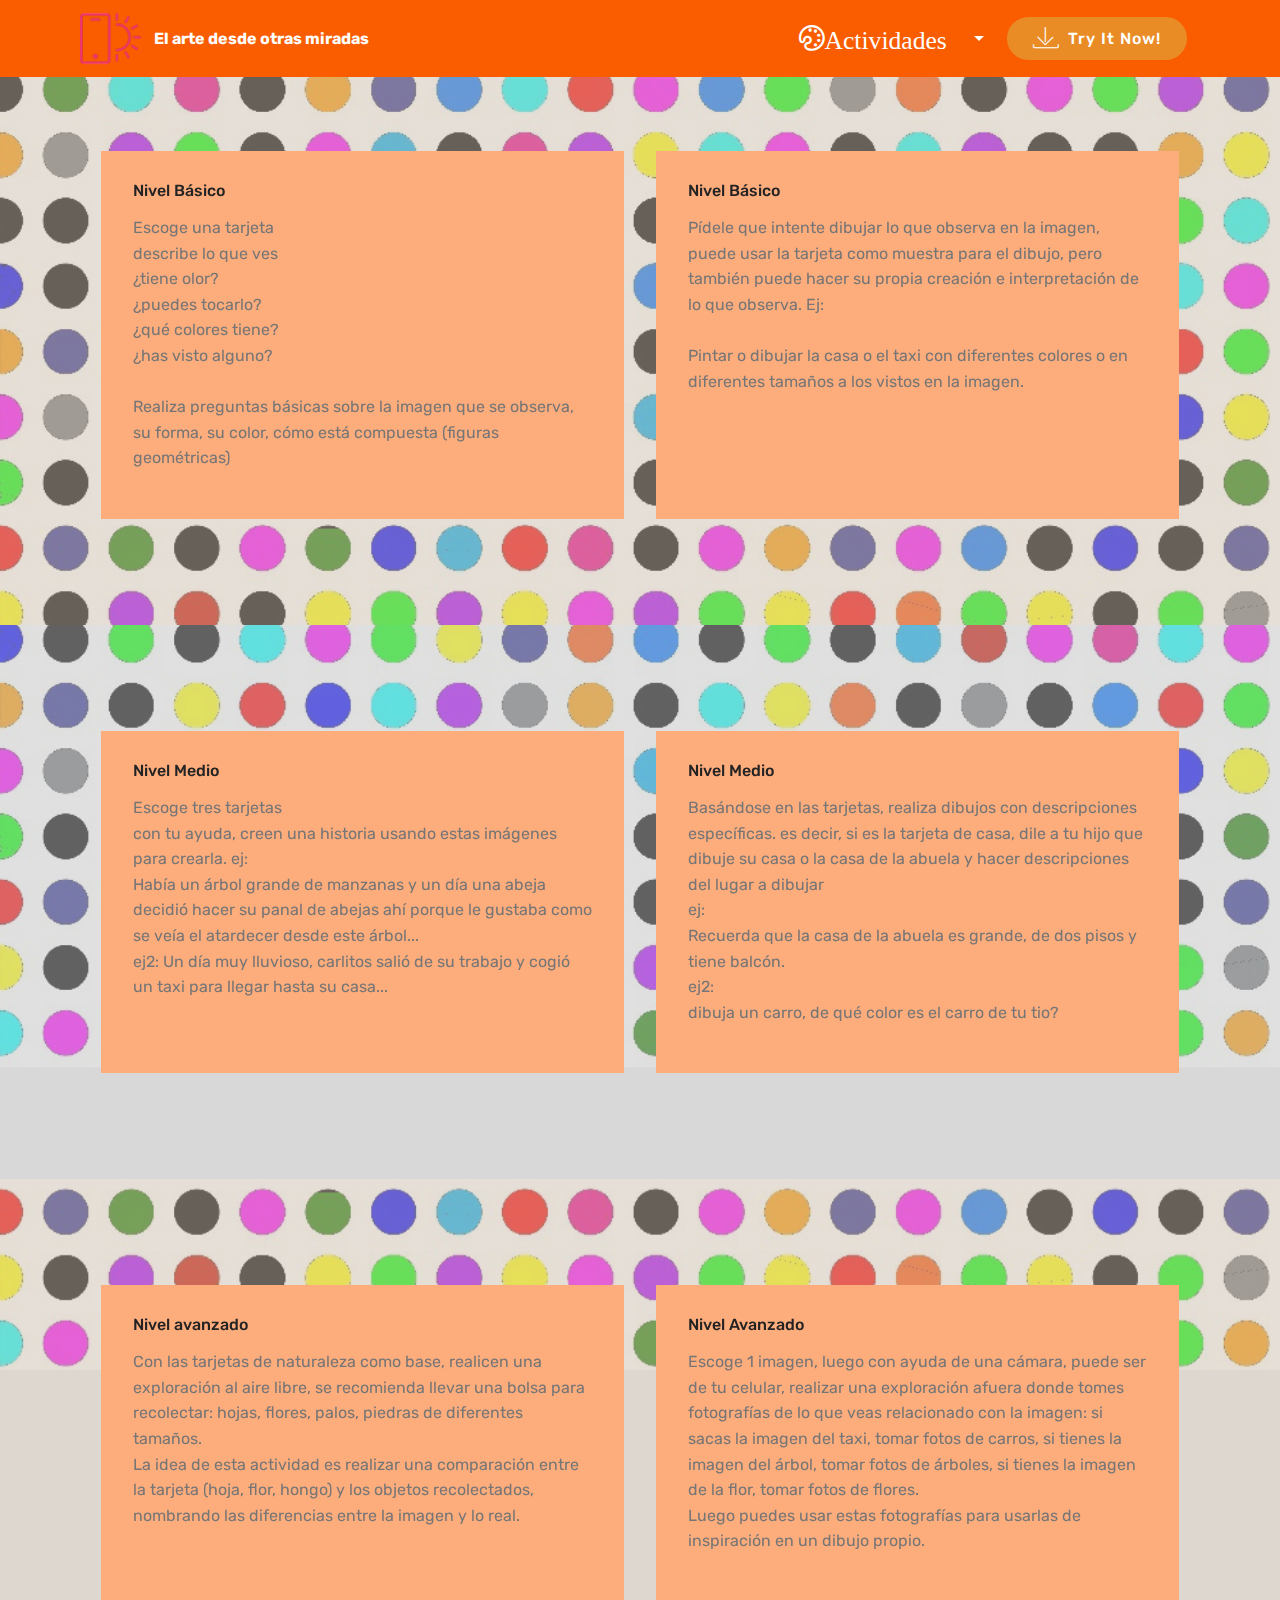
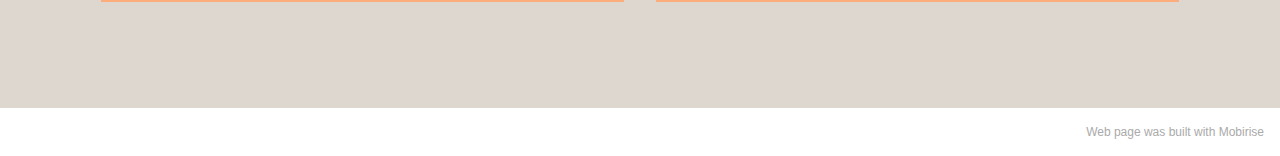
==== commit 84cec98b: "rename" ====
--- a/actividades.html
+++ b/actividades.html
@@ -166,7 +166,7 @@
             
         </div>
     </div>
-</section><section style="background-color: #fff; font-family: -apple-system, BlinkMacSystemFont, 'Segoe UI', 'Roboto', 'Helvetica Neue', Arial, sans-serif; color:#aaa; font-size:12px; padding: 0; align-items: center; display: flex;"><a href="https://mobirise.site/v" style="flex: 1 1; height: 3rem; padding-left: 1rem;"></a><p style="flex: 0 0 auto; margin:0; padding-right:1rem;">Designed with Mobirise - <a href="https://mobirise.site/m" style="color:#aaa;">Go here</a></p></section><script src="assets/web/assets/jquery/jquery.min.js"></script>  <script src="assets/popper/popper.min.js"></script>  <script src="assets/bootstrap/js/bootstrap.min.js"></script>  <script src="assets/tether/tether.min.js"></script>  <script src="assets/smoothscroll/smooth-scroll.js"></script>  <script src="assets/dropdown/js/nav-dropdown.js"></script>  <script src="assets/dropdown/js/navbar-dropdown.js"></script>  <script src="assets/touchswipe/jquery.touch-swipe.min.js"></script>  <script src="assets/parallax/jarallax.min.js"></script>  <script src="assets/theme/js/script.js"></script>  
+</section><section style="background-color: #fff; font-family: -apple-system, BlinkMacSystemFont, 'Segoe UI', 'Roboto', 'Helvetica Neue', Arial, sans-serif; color:#aaa; font-size:12px; padding: 0; align-items: center; display: flex;"><a href="https://mobirise.site/d" style="flex: 1 1; height: 3rem; padding-left: 1rem;"></a><p style="flex: 0 0 auto; margin:0; padding-right:1rem;">Web page was <a href="https://mobirise.site/h" style="color:#aaa;">built with</a> Mobirise</p></section><script src="assets/web/assets/jquery/jquery.min.js"></script>  <script src="assets/popper/popper.min.js"></script>  <script src="assets/bootstrap/js/bootstrap.min.js"></script>  <script src="assets/tether/tether.min.js"></script>  <script src="assets/smoothscroll/smooth-scroll.js"></script>  <script src="assets/dropdown/js/nav-dropdown.js"></script>  <script src="assets/dropdown/js/navbar-dropdown.js"></script>  <script src="assets/touchswipe/jquery.touch-swipe.min.js"></script>  <script src="assets/parallax/jarallax.min.js"></script>  <script src="assets/theme/js/script.js"></script>  
   
   
 </body>
--- a/assets/mobirise/css/mbr-additional.css
+++ b/assets/mobirise/css/mbr-additional.css
@@ -1092,16 +1092,119 @@
 .cid-tEYqhBMotn .dropdown-item:hover {
   color: #c1c1c1 !important;
 }
-.cid-tEYyNJ9QHS {
+.cid-tEYrnPkpfP {
+  padding-top: 135px;
+  padding-bottom: 90px;
   background-image: url("../../../assets/images/fondo-de-tamano-grande.jpeg");
 }
-.cid-tEYyNJ9QHS H1 {
-  color: #073b4c;
-  text-align: center;
-}
-.cid-tEYyNJ9QHS H3 {
-  text-align: center;
-  color: #465052;
+.cid-tEYrnPkpfP .card {
+  align-self: stretch;
+}
+.cid-tEYrnPkpfP .card-box {
+  height: 100%;
+  background-color: #fdac7c;
+  padding: 2rem;
+}
+.cid-tEYrnPkpfP h4 {
+  font-weight: 500;
+  margin-bottom: 0;
+  text-align: left;
+}
+.cid-tEYrnPkpfP p {
+  color: #767676;
+  text-align: left;
+}
+.cid-tEYrnPkpfP .card-wrapper {
+  position: relative;
+  box-shadow: 0px 0px 0px 0px rgba(0, 0, 0, 0);
+  transition: box-shadow 0.3s;
+}
+.cid-tEYrnPkpfP .card-wrapper:hover {
+  box-shadow: 0px 0px 30px 0px rgba(0, 0, 0, 0.05);
+  transition: box-shadow 0.3s;
+}
+.cid-tEYrnPkpfP .card-img {
+  position: absolute;
+  top: 0;
+  left: 0;
+  width: 100%;
+  overflow: hidden;
+}
+.cid-tEYu83xq0K {
+  padding-top: 90px;
+  padding-bottom: 90px;
+  background-image: url("../../../assets/images/fondo-de-tamano-grande.jpeg");
+}
+.cid-tEYu83xq0K .card {
+  align-self: stretch;
+}
+.cid-tEYu83xq0K .card-box {
+  height: 100%;
+  background-color: #fdac7c;
+  padding: 2rem;
+}
+.cid-tEYu83xq0K h4 {
+  font-weight: 500;
+  margin-bottom: 0;
+  text-align: left;
+}
+.cid-tEYu83xq0K p {
+  color: #767676;
+  text-align: left;
+}
+.cid-tEYu83xq0K .card-wrapper {
+  position: relative;
+  box-shadow: 0px 0px 0px 0px rgba(0, 0, 0, 0);
+  transition: box-shadow 0.3s;
+}
+.cid-tEYu83xq0K .card-wrapper:hover {
+  box-shadow: 0px 0px 30px 0px rgba(0, 0, 0, 0.05);
+  transition: box-shadow 0.3s;
+}
+.cid-tEYu83xq0K .card-img {
+  position: absolute;
+  top: 0;
+  left: 0;
+  width: 100%;
+  overflow: hidden;
+}
+.cid-tEYwqsHfI4 {
+  padding-top: 90px;
+  padding-bottom: 90px;
+  background-image: url("../../../assets/images/fondo-de-tamano-grande.jpeg");
+}
+.cid-tEYwqsHfI4 .card {
+  align-self: stretch;
+}
+.cid-tEYwqsHfI4 .card-box {
+  height: 100%;
+  background-color: #fdac7c;
+  padding: 2rem;
+}
+.cid-tEYwqsHfI4 h4 {
+  font-weight: 500;
+  margin-bottom: 0;
+  text-align: left;
+}
+.cid-tEYwqsHfI4 p {
+  color: #767676;
+  text-align: left;
+}
+.cid-tEYwqsHfI4 .card-wrapper {
+  position: relative;
+  box-shadow: 0px 0px 0px 0px rgba(0, 0, 0, 0);
+  transition: box-shadow 0.3s;
+}
+.cid-tEYwqsHfI4 .card-wrapper:hover {
+  box-shadow: 0px 0px 30px 0px rgba(0, 0, 0, 0.05);
+  transition: box-shadow 0.3s;
+}
+.cid-tEYwqsHfI4 .card-img {
+  position: absolute;
+  top: 0;
+  left: 0;
+  width: 100%;
+  overflow: hidden;
 }
 .cid-tEYqhBMotn .navbar {
   padding: .5rem 0;
@@ -1511,119 +1614,69 @@
 .cid-tEYqhBMotn .dropdown-item:hover {
   color: #c1c1c1 !important;
 }
-.cid-tEYrnPkpfP {
-  padding-top: 135px;
+.cid-tF29alUCWv {
+  padding-top: 90px;
   padding-bottom: 90px;
-  background-image: url("../../../assets/images/fondo-de-tamano-grande.jpeg");
-}
-.cid-tEYrnPkpfP .card {
-  align-self: stretch;
-}
-.cid-tEYrnPkpfP .card-box {
+  background-color: #ffffff;
+  overflow: hidden;
+  box-sizing: border-box;
+}
+.cid-tF29alUCWv .mbr-slider .carousel-control {
+  background: #1b1b1b;
+}
+.cid-tF29alUCWv .mbr-slider .carousel-control-prev {
+  left: 0;
+  margin-left: 2.5rem;
+}
+.cid-tF29alUCWv .mbr-slider .carousel-control-next {
+  right: 0;
+  margin-right: 2.5rem;
+}
+.cid-tF29alUCWv .mbr-slider .modal-body .close {
+  background: #1b1b1b;
+}
+.cid-tF29alUCWv .mbr-gallery-item > div::before {
+  content: '';
+  position: absolute;
+  left: 0;
+  top: 0;
+  width: 100%;
   height: 100%;
-  background-color: #fdac7c;
-  padding: 2rem;
-}
-.cid-tEYrnPkpfP h4 {
-  font-weight: 500;
-  margin-bottom: 0;
-  text-align: left;
-}
-.cid-tEYrnPkpfP p {
-  color: #767676;
-  text-align: left;
-}
-.cid-tEYrnPkpfP .card-wrapper {
-  position: relative;
-  box-shadow: 0px 0px 0px 0px rgba(0, 0, 0, 0);
-  transition: box-shadow 0.3s;
-}
-.cid-tEYrnPkpfP .card-wrapper:hover {
-  box-shadow: 0px 0px 30px 0px rgba(0, 0, 0, 0.05);
-  transition: box-shadow 0.3s;
-}
-.cid-tEYrnPkpfP .card-img {
+  background: #554346;
+  opacity: 0;
+  -webkit-transition: 0.2s opacity ease-in-out;
+  transition: 0.2s opacity ease-in-out;
+  background: linear-gradient(to left, #554346, #45505b) !important;
+}
+.cid-tF29alUCWv .mbr-gallery-item > div:hover .mbr-gallery-title::before {
+  background: transparent !important;
+}
+.cid-tF29alUCWv .mbr-gallery-item > div:hover:before {
+  opacity: 1 !important;
+}
+.cid-tF29alUCWv .mbr-gallery-title {
+  font-size: .9em;
   position: absolute;
+  display: block;
+  width: 100%;
+  bottom: 0;
+  padding: 1rem;
+  color: #fff;
+  z-index: 2;
+}
+.cid-tF29alUCWv .mbr-gallery-title:before {
+  content: " ";
+  width: 100%;
+  height: 100%;
   top: 0;
   left: 0;
-  width: 100%;
-  overflow: hidden;
-}
-.cid-tEYu83xq0K {
-  padding-top: 90px;
-  padding-bottom: 90px;
-  background-image: url("../../../assets/images/fondo-de-tamano-grande.jpeg");
-}
-.cid-tEYu83xq0K .card {
-  align-self: stretch;
-}
-.cid-tEYu83xq0K .card-box {
-  height: 100%;
-  background-color: #fdac7c;
-  padding: 2rem;
-}
-.cid-tEYu83xq0K h4 {
-  font-weight: 500;
-  margin-bottom: 0;
-  text-align: left;
-}
-.cid-tEYu83xq0K p {
-  color: #767676;
-  text-align: left;
-}
-.cid-tEYu83xq0K .card-wrapper {
-  position: relative;
-  box-shadow: 0px 0px 0px 0px rgba(0, 0, 0, 0);
-  transition: box-shadow 0.3s;
-}
-.cid-tEYu83xq0K .card-wrapper:hover {
-  box-shadow: 0px 0px 30px 0px rgba(0, 0, 0, 0.05);
-  transition: box-shadow 0.3s;
-}
-.cid-tEYu83xq0K .card-img {
+  z-index: -1;
   position: absolute;
-  top: 0;
-  left: 0;
-  width: 100%;
-  overflow: hidden;
-}
-.cid-tEYwqsHfI4 {
-  padding-top: 90px;
-  padding-bottom: 90px;
-  background-image: url("../../../assets/images/fondo-de-tamano-grande.jpeg");
-}
-.cid-tEYwqsHfI4 .card {
-  align-self: stretch;
-}
-.cid-tEYwqsHfI4 .card-box {
-  height: 100%;
-  background-color: #fdac7c;
-  padding: 2rem;
-}
-.cid-tEYwqsHfI4 h4 {
-  font-weight: 500;
-  margin-bottom: 0;
-  text-align: left;
-}
-.cid-tEYwqsHfI4 p {
-  color: #767676;
-  text-align: left;
-}
-.cid-tEYwqsHfI4 .card-wrapper {
-  position: relative;
-  box-shadow: 0px 0px 0px 0px rgba(0, 0, 0, 0);
-  transition: box-shadow 0.3s;
-}
-.cid-tEYwqsHfI4 .card-wrapper:hover {
-  box-shadow: 0px 0px 30px 0px rgba(0, 0, 0, 0.05);
-  transition: box-shadow 0.3s;
-}
-.cid-tEYwqsHfI4 .card-img {
-  position: absolute;
-  top: 0;
-  left: 0;
-  width: 100%;
-  overflow: hidden;
+  background: #554346 !important;
+  opacity: 1;
+  -webkit-transition: 0.2s background ease-in-out;
+  transition: 0.2s background ease-in-out;
+  background: linear-gradient(to left, #554346, #45505b) !important;
 }
 .cid-tEYqhBMotn .navbar {
   padding: .5rem 0;
@@ -2033,67 +2086,14 @@
 .cid-tEYqhBMotn .dropdown-item:hover {
   color: #c1c1c1 !important;
 }
-.cid-tF29alUCWv {
-  padding-top: 90px;
-  padding-bottom: 90px;
-  background-color: #ffffff;
-  overflow: hidden;
-  box-sizing: border-box;
-}
-.cid-tF29alUCWv .mbr-slider .carousel-control {
-  background: #1b1b1b;
-}
-.cid-tF29alUCWv .mbr-slider .carousel-control-prev {
-  left: 0;
-  margin-left: 2.5rem;
-}
-.cid-tF29alUCWv .mbr-slider .carousel-control-next {
-  right: 0;
-  margin-right: 2.5rem;
-}
-.cid-tF29alUCWv .mbr-slider .modal-body .close {
-  background: #1b1b1b;
-}
-.cid-tF29alUCWv .mbr-gallery-item > div::before {
-  content: '';
-  position: absolute;
-  left: 0;
-  top: 0;
-  width: 100%;
-  height: 100%;
-  background: #554346;
-  opacity: 0;
-  -webkit-transition: 0.2s opacity ease-in-out;
-  transition: 0.2s opacity ease-in-out;
-  background: linear-gradient(to left, #554346, #45505b) !important;
-}
-.cid-tF29alUCWv .mbr-gallery-item > div:hover .mbr-gallery-title::before {
-  background: transparent !important;
-}
-.cid-tF29alUCWv .mbr-gallery-item > div:hover:before {
-  opacity: 1 !important;
-}
-.cid-tF29alUCWv .mbr-gallery-title {
-  font-size: .9em;
-  position: absolute;
-  display: block;
-  width: 100%;
-  bottom: 0;
-  padding: 1rem;
-  color: #fff;
-  z-index: 2;
-}
-.cid-tF29alUCWv .mbr-gallery-title:before {
-  content: " ";
-  width: 100%;
-  height: 100%;
-  top: 0;
-  left: 0;
-  z-index: -1;
-  position: absolute;
-  background: #554346 !important;
-  opacity: 1;
-  -webkit-transition: 0.2s background ease-in-out;
-  transition: 0.2s background ease-in-out;
-  background: linear-gradient(to left, #554346, #45505b) !important;
-}
+.cid-tEYyNJ9QHS {
+  background-image: url("../../../assets/images/fondo-de-tamano-grande.jpeg");
+}
+.cid-tEYyNJ9QHS H1 {
+  color: #073b4c;
+  text-align: center;
+}
+.cid-tEYyNJ9QHS H3 {
+  text-align: center;
+  color: #465052;
+}
--- a/assets/mobirise/css/mbr-additional.css
+++ b/assets/mobirise/css/mbr-additional.css
@@ -1092,16 +1092,119 @@
 .cid-tEYqhBMotn .dropdown-item:hover {
   color: #c1c1c1 !important;
 }
-.cid-tEYyNJ9QHS {
+.cid-tEYrnPkpfP {
+  padding-top: 135px;
+  padding-bottom: 90px;
   background-image: url("../../../assets/images/fondo-de-tamano-grande.jpeg");
 }
-.cid-tEYyNJ9QHS H1 {
-  color: #073b4c;
-  text-align: center;
-}
-.cid-tEYyNJ9QHS H3 {
-  text-align: center;
-  color: #465052;
+.cid-tEYrnPkpfP .card {
+  align-self: stretch;
+}
+.cid-tEYrnPkpfP .card-box {
+  height: 100%;
+  background-color: #fdac7c;
+  padding: 2rem;
+}
+.cid-tEYrnPkpfP h4 {
+  font-weight: 500;
+  margin-bottom: 0;
+  text-align: left;
+}
+.cid-tEYrnPkpfP p {
+  color: #767676;
+  text-align: left;
+}
+.cid-tEYrnPkpfP .card-wrapper {
+  position: relative;
+  box-shadow: 0px 0px 0px 0px rgba(0, 0, 0, 0);
+  transition: box-shadow 0.3s;
+}
+.cid-tEYrnPkpfP .card-wrapper:hover {
+  box-shadow: 0px 0px 30px 0px rgba(0, 0, 0, 0.05);
+  transition: box-shadow 0.3s;
+}
+.cid-tEYrnPkpfP .card-img {
+  position: absolute;
+  top: 0;
+  left: 0;
+  width: 100%;
+  overflow: hidden;
+}
+.cid-tEYu83xq0K {
+  padding-top: 90px;
+  padding-bottom: 90px;
+  background-image: url("../../../assets/images/fondo-de-tamano-grande.jpeg");
+}
+.cid-tEYu83xq0K .card {
+  align-self: stretch;
+}
+.cid-tEYu83xq0K .card-box {
+  height: 100%;
+  background-color: #fdac7c;
+  padding: 2rem;
+}
+.cid-tEYu83xq0K h4 {
+  font-weight: 500;
+  margin-bottom: 0;
+  text-align: left;
+}
+.cid-tEYu83xq0K p {
+  color: #767676;
+  text-align: left;
+}
+.cid-tEYu83xq0K .card-wrapper {
+  position: relative;
+  box-shadow: 0px 0px 0px 0px rgba(0, 0, 0, 0);
+  transition: box-shadow 0.3s;
+}
+.cid-tEYu83xq0K .card-wrapper:hover {
+  box-shadow: 0px 0px 30px 0px rgba(0, 0, 0, 0.05);
+  transition: box-shadow 0.3s;
+}
+.cid-tEYu83xq0K .card-img {
+  position: absolute;
+  top: 0;
+  left: 0;
+  width: 100%;
+  overflow: hidden;
+}
+.cid-tEYwqsHfI4 {
+  padding-top: 90px;
+  padding-bottom: 90px;
+  background-image: url("../../../assets/images/fondo-de-tamano-grande.jpeg");
+}
+.cid-tEYwqsHfI4 .card {
+  align-self: stretch;
+}
+.cid-tEYwqsHfI4 .card-box {
+  height: 100%;
+  background-color: #fdac7c;
+  padding: 2rem;
+}
+.cid-tEYwqsHfI4 h4 {
+  font-weight: 500;
+  margin-bottom: 0;
+  text-align: left;
+}
+.cid-tEYwqsHfI4 p {
+  color: #767676;
+  text-align: left;
+}
+.cid-tEYwqsHfI4 .card-wrapper {
+  position: relative;
+  box-shadow: 0px 0px 0px 0px rgba(0, 0, 0, 0);
+  transition: box-shadow 0.3s;
+}
+.cid-tEYwqsHfI4 .card-wrapper:hover {
+  box-shadow: 0px 0px 30px 0px rgba(0, 0, 0, 0.05);
+  transition: box-shadow 0.3s;
+}
+.cid-tEYwqsHfI4 .card-img {
+  position: absolute;
+  top: 0;
+  left: 0;
+  width: 100%;
+  overflow: hidden;
 }
 .cid-tEYqhBMotn .navbar {
   padding: .5rem 0;
@@ -1511,119 +1614,69 @@
 .cid-tEYqhBMotn .dropdown-item:hover {
   color: #c1c1c1 !important;
 }
-.cid-tEYrnPkpfP {
-  padding-top: 135px;
+.cid-tF29alUCWv {
+  padding-top: 90px;
   padding-bottom: 90px;
-  background-image: url("../../../assets/images/fondo-de-tamano-grande.jpeg");
-}
-.cid-tEYrnPkpfP .card {
-  align-self: stretch;
-}
-.cid-tEYrnPkpfP .card-box {
+  background-color: #ffffff;
+  overflow: hidden;
+  box-sizing: border-box;
+}
+.cid-tF29alUCWv .mbr-slider .carousel-control {
+  background: #1b1b1b;
+}
+.cid-tF29alUCWv .mbr-slider .carousel-control-prev {
+  left: 0;
+  margin-left: 2.5rem;
+}
+.cid-tF29alUCWv .mbr-slider .carousel-control-next {
+  right: 0;
+  margin-right: 2.5rem;
+}
+.cid-tF29alUCWv .mbr-slider .modal-body .close {
+  background: #1b1b1b;
+}
+.cid-tF29alUCWv .mbr-gallery-item > div::before {
+  content: '';
+  position: absolute;
+  left: 0;
+  top: 0;
+  width: 100%;
   height: 100%;
-  background-color: #fdac7c;
-  padding: 2rem;
-}
-.cid-tEYrnPkpfP h4 {
-  font-weight: 500;
-  margin-bottom: 0;
-  text-align: left;
-}
-.cid-tEYrnPkpfP p {
-  color: #767676;
-  text-align: left;
-}
-.cid-tEYrnPkpfP .card-wrapper {
-  position: relative;
-  box-shadow: 0px 0px 0px 0px rgba(0, 0, 0, 0);
-  transition: box-shadow 0.3s;
-}
-.cid-tEYrnPkpfP .card-wrapper:hover {
-  box-shadow: 0px 0px 30px 0px rgba(0, 0, 0, 0.05);
-  transition: box-shadow 0.3s;
-}
-.cid-tEYrnPkpfP .card-img {
+  background: #554346;
+  opacity: 0;
+  -webkit-transition: 0.2s opacity ease-in-out;
+  transition: 0.2s opacity ease-in-out;
+  background: linear-gradient(to left, #554346, #45505b) !important;
+}
+.cid-tF29alUCWv .mbr-gallery-item > div:hover .mbr-gallery-title::before {
+  background: transparent !important;
+}
+.cid-tF29alUCWv .mbr-gallery-item > div:hover:before {
+  opacity: 1 !important;
+}
+.cid-tF29alUCWv .mbr-gallery-title {
+  font-size: .9em;
   position: absolute;
+  display: block;
+  width: 100%;
+  bottom: 0;
+  padding: 1rem;
+  color: #fff;
+  z-index: 2;
+}
+.cid-tF29alUCWv .mbr-gallery-title:before {
+  content: " ";
+  width: 100%;
+  height: 100%;
   top: 0;
   left: 0;
-  width: 100%;
-  overflow: hidden;
-}
-.cid-tEYu83xq0K {
-  padding-top: 90px;
-  padding-bottom: 90px;
-  background-image: url("../../../assets/images/fondo-de-tamano-grande.jpeg");
-}
-.cid-tEYu83xq0K .card {
-  align-self: stretch;
-}
-.cid-tEYu83xq0K .card-box {
-  height: 100%;
-  background-color: #fdac7c;
-  padding: 2rem;
-}
-.cid-tEYu83xq0K h4 {
-  font-weight: 500;
-  margin-bottom: 0;
-  text-align: left;
-}
-.cid-tEYu83xq0K p {
-  color: #767676;
-  text-align: left;
-}
-.cid-tEYu83xq0K .card-wrapper {
-  position: relative;
-  box-shadow: 0px 0px 0px 0px rgba(0, 0, 0, 0);
-  transition: box-shadow 0.3s;
-}
-.cid-tEYu83xq0K .card-wrapper:hover {
-  box-shadow: 0px 0px 30px 0px rgba(0, 0, 0, 0.05);
-  transition: box-shadow 0.3s;
-}
-.cid-tEYu83xq0K .card-img {
+  z-index: -1;
   position: absolute;
-  top: 0;
-  left: 0;
-  width: 100%;
-  overflow: hidden;
-}
-.cid-tEYwqsHfI4 {
-  padding-top: 90px;
-  padding-bottom: 90px;
-  background-image: url("../../../assets/images/fondo-de-tamano-grande.jpeg");
-}
-.cid-tEYwqsHfI4 .card {
-  align-self: stretch;
-}
-.cid-tEYwqsHfI4 .card-box {
-  height: 100%;
-  background-color: #fdac7c;
-  padding: 2rem;
-}
-.cid-tEYwqsHfI4 h4 {
-  font-weight: 500;
-  margin-bottom: 0;
-  text-align: left;
-}
-.cid-tEYwqsHfI4 p {
-  color: #767676;
-  text-align: left;
-}
-.cid-tEYwqsHfI4 .card-wrapper {
-  position: relative;
-  box-shadow: 0px 0px 0px 0px rgba(0, 0, 0, 0);
-  transition: box-shadow 0.3s;
-}
-.cid-tEYwqsHfI4 .card-wrapper:hover {
-  box-shadow: 0px 0px 30px 0px rgba(0, 0, 0, 0.05);
-  transition: box-shadow 0.3s;
-}
-.cid-tEYwqsHfI4 .card-img {
-  position: absolute;
-  top: 0;
-  left: 0;
-  width: 100%;
-  overflow: hidden;
+  background: #554346 !important;
+  opacity: 1;
+  -webkit-transition: 0.2s background ease-in-out;
+  transition: 0.2s background ease-in-out;
+  background: linear-gradient(to left, #554346, #45505b) !important;
 }
 .cid-tEYqhBMotn .navbar {
   padding: .5rem 0;
@@ -2033,67 +2086,14 @@
 .cid-tEYqhBMotn .dropdown-item:hover {
   color: #c1c1c1 !important;
 }
-.cid-tF29alUCWv {
-  padding-top: 90px;
-  padding-bottom: 90px;
-  background-color: #ffffff;
-  overflow: hidden;
-  box-sizing: border-box;
-}
-.cid-tF29alUCWv .mbr-slider .carousel-control {
-  background: #1b1b1b;
-}
-.cid-tF29alUCWv .mbr-slider .carousel-control-prev {
-  left: 0;
-  margin-left: 2.5rem;
-}
-.cid-tF29alUCWv .mbr-slider .carousel-control-next {
-  right: 0;
-  margin-right: 2.5rem;
-}
-.cid-tF29alUCWv .mbr-slider .modal-body .close {
-  background: #1b1b1b;
-}
-.cid-tF29alUCWv .mbr-gallery-item > div::before {
-  content: '';
-  position: absolute;
-  left: 0;
-  top: 0;
-  width: 100%;
-  height: 100%;
-  background: #554346;
-  opacity: 0;
-  -webkit-transition: 0.2s opacity ease-in-out;
-  transition: 0.2s opacity ease-in-out;
-  background: linear-gradient(to left, #554346, #45505b) !important;
-}
-.cid-tF29alUCWv .mbr-gallery-item > div:hover .mbr-gallery-title::before {
-  background: transparent !important;
-}
-.cid-tF29alUCWv .mbr-gallery-item > div:hover:before {
-  opacity: 1 !important;
-}
-.cid-tF29alUCWv .mbr-gallery-title {
-  font-size: .9em;
-  position: absolute;
-  display: block;
-  width: 100%;
-  bottom: 0;
-  padding: 1rem;
-  color: #fff;
-  z-index: 2;
-}
-.cid-tF29alUCWv .mbr-gallery-title:before {
-  content: " ";
-  width: 100%;
-  height: 100%;
-  top: 0;
-  left: 0;
-  z-index: -1;
-  position: absolute;
-  background: #554346 !important;
-  opacity: 1;
-  -webkit-transition: 0.2s background ease-in-out;
-  transition: 0.2s background ease-in-out;
-  background: linear-gradient(to left, #554346, #45505b) !important;
-}
+.cid-tEYyNJ9QHS {
+  background-image: url("../../../assets/images/fondo-de-tamano-grande.jpeg");
+}
+.cid-tEYyNJ9QHS H1 {
+  color: #073b4c;
+  text-align: center;
+}
+.cid-tEYyNJ9QHS H3 {
+  text-align: center;
+  color: #465052;
+}
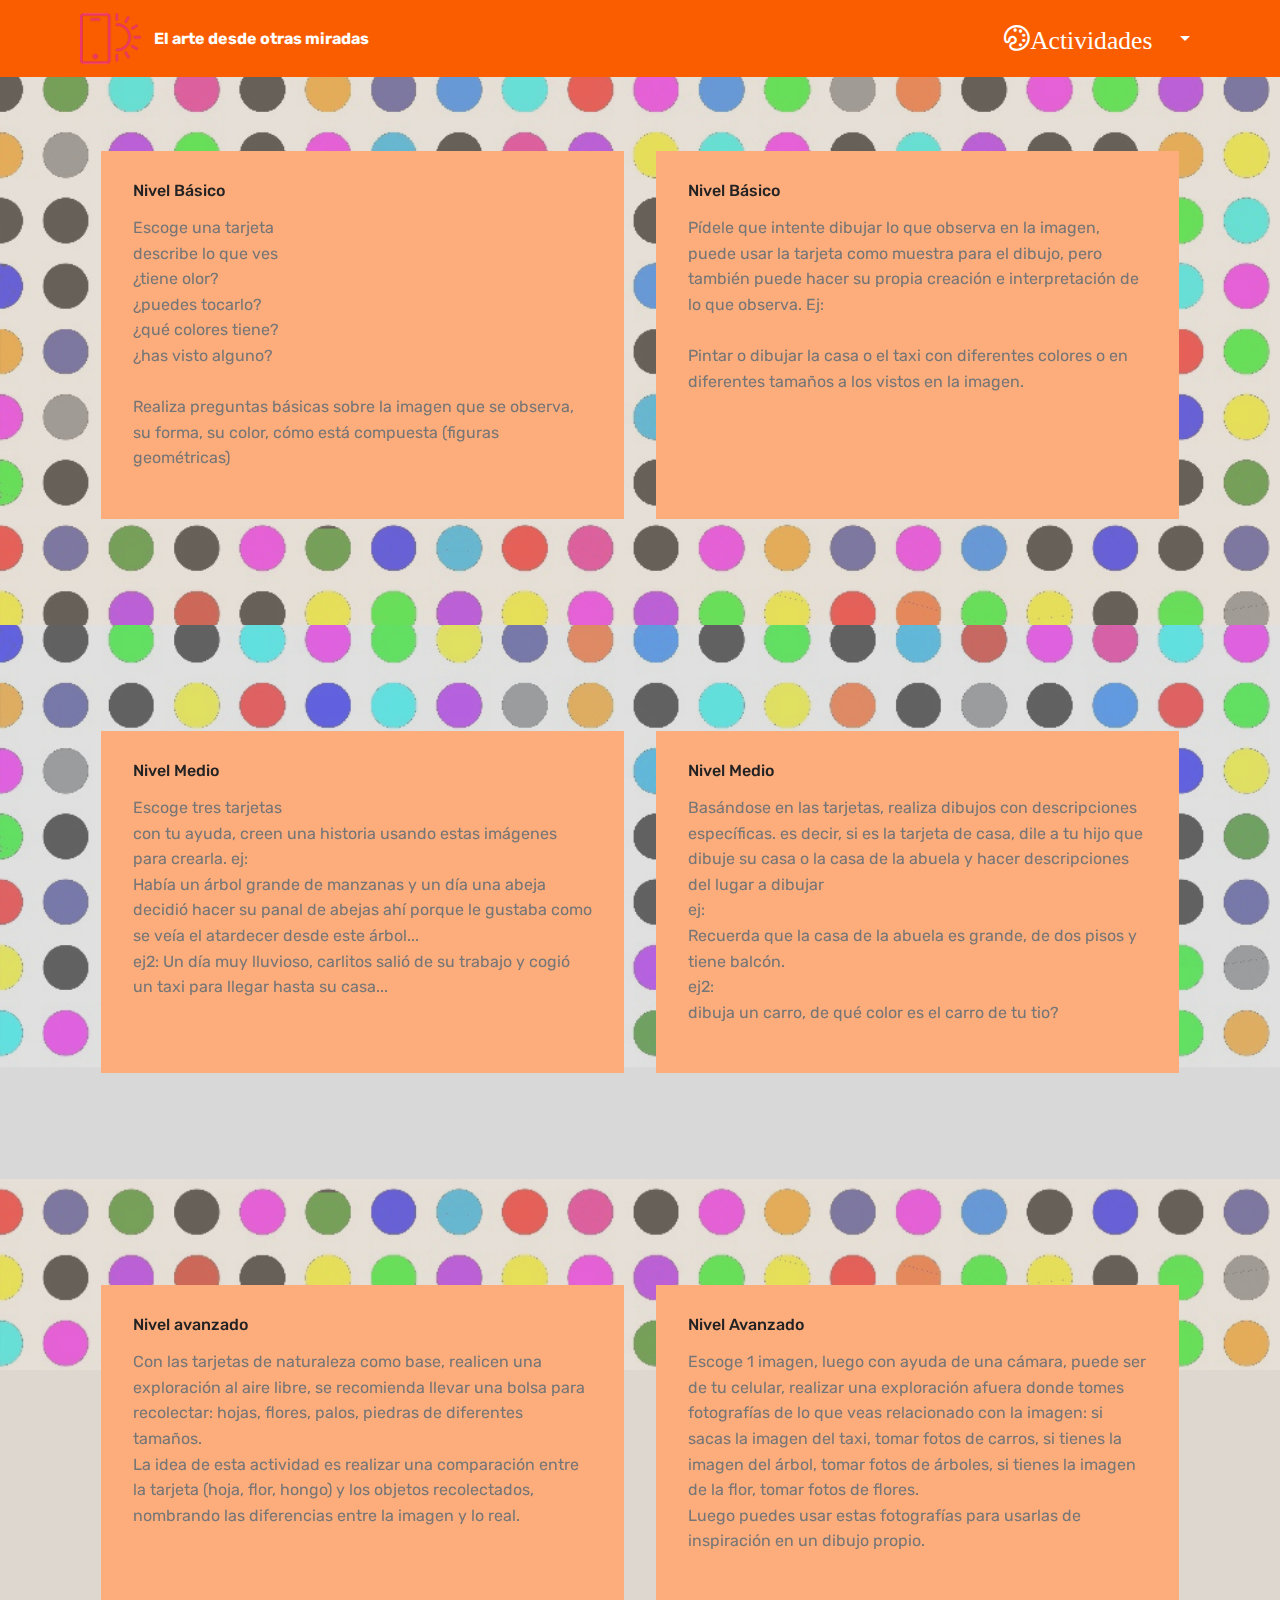
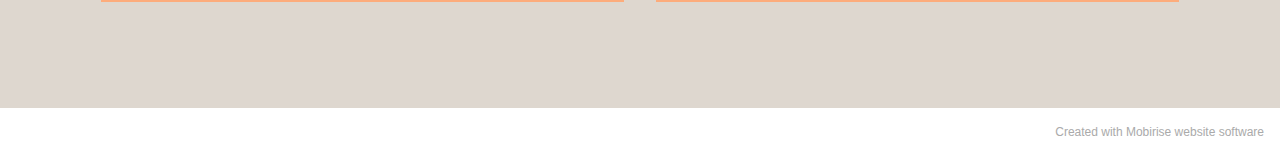
==== commit 16dc78c2: "Hide mobirise" ====
--- a/actividades.html
+++ b/actividades.html
@@ -52,11 +52,11 @@
             </div>
         </div>
         <div class="collapse navbar-collapse" id="navbarSupportedContent">
-            <ul class="navbar-nav nav-dropdown" data-app-modern-menu="true"><li class="nav-item dropdown open">
+            <ul class="navbar-nav nav-dropdown" data-app-modern-menu="true"><li class="nav-item dropdown">
                     <a class="nav-link link text-white dropdown-toggle display-4" href="#" data-toggle="dropdown-submenu" aria-expanded="true"><span class="mobi-mbri mobi-mbri-change-style mbr-iconfont mbr-iconfont-btn">Actividades&nbsp;</span>
-                        </a><div class="dropdown-menu"><a class="text-white dropdown-item text-primary display-4" href="actividades.html">Nivel básico</a><a class="text-white dropdown-item display-4" href="#">Nivel Medio</a><a class="text-white dropdown-item display-4" href="#">Nivel Avanzado</a><a class="text-white dropdown-item display-4" href="#" aria-expanded="true">Flash Cards</a></div>
+                        </a><div class="dropdown-menu"><a class="text-white dropdown-item text-primary display-4" href="tarjetas.html" aria-expanded="false"><span class="mobi-mbri mobi-mbri-edit-2 mbr-iconfont mbr-iconfont-btn"></span>Flash Cards</a><a class="text-white dropdown-item text-primary display-4" href="actividades.html#features4-4"><span class="mobi-mbri mobi-mbri-hearth mbr-iconfont mbr-iconfont-btn"></span>Nivel básico</a><a class="text-white dropdown-item text-primary display-4" href="actividades.html#features4-5"><span class="mobi-mbri mobi-mbri-home mbr-iconfont mbr-iconfont-btn"></span>Nivel Medio</a><a class="text-white dropdown-item text-primary display-4" href="actividades.html#features4-6"><span class="mobi-mbri mobi-mbri-sun mbr-iconfont mbr-iconfont-btn"></span>Nivel Avanzado</a></div>
                 </li></ul>
-            <div class="navbar-buttons mbr-section-btn">
+            <div class="navbar-buttons mbr-section-btn" style="display:none;">
                 <a class="btn btn-sm btn-primary display-4" href="https://mobiri.se">
                     <span class="mbri-save mbr-iconfont mbr-iconfont-btn "></span>
                     Try It Now!
@@ -166,8 +166,8 @@
             
         </div>
     </div>
-</section><section style="background-color: #fff; font-family: -apple-system, BlinkMacSystemFont, 'Segoe UI', 'Roboto', 'Helvetica Neue', Arial, sans-serif; color:#aaa; font-size:12px; padding: 0; align-items: center; display: flex;"><a href="https://mobirise.site/d" style="flex: 1 1; height: 3rem; padding-left: 1rem;"></a><p style="flex: 0 0 auto; margin:0; padding-right:1rem;">Web page was <a href="https://mobirise.site/h" style="color:#aaa;">built with</a> Mobirise</p></section><script src="assets/web/assets/jquery/jquery.min.js"></script>  <script src="assets/popper/popper.min.js"></script>  <script src="assets/bootstrap/js/bootstrap.min.js"></script>  <script src="assets/tether/tether.min.js"></script>  <script src="assets/smoothscroll/smooth-scroll.js"></script>  <script src="assets/dropdown/js/nav-dropdown.js"></script>  <script src="assets/dropdown/js/navbar-dropdown.js"></script>  <script src="assets/touchswipe/jquery.touch-swipe.min.js"></script>  <script src="assets/parallax/jarallax.min.js"></script>  <script src="assets/theme/js/script.js"></script>  
+</section><section style="background-color: #fff; font-family: -apple-system, BlinkMacSystemFont, 'Segoe UI', 'Roboto', 'Helvetica Neue', Arial, sans-serif; color:#aaa; font-size:12px; padding: 0; align-items: center; display: flex;"><a href="https://mobirise.site/q" style="flex: 1 1; height: 3rem; padding-left: 1rem;"></a><p style="flex: 0 0 auto; margin:0; padding-right:1rem;"><a href="https://mobirise.site/i" style="color:#aaa;">Created with Mobirise</a> website software</p></section><script src="assets/web/assets/jquery/jquery.min.js"></script>  <script src="assets/popper/popper.min.js"></script>  <script src="assets/bootstrap/js/bootstrap.min.js"></script>  <script src="assets/tether/tether.min.js"></script>  <script src="assets/smoothscroll/smooth-scroll.js"></script>  <script src="assets/dropdown/js/nav-dropdown.js"></script>  <script src="assets/dropdown/js/navbar-dropdown.js"></script>  <script src="assets/touchswipe/jquery.touch-swipe.min.js"></script>  <script src="assets/parallax/jarallax.min.js"></script>  <script src="assets/theme/js/script.js"></script>  
   
   
 </body>
-</html>+</html>
--- a/assets/mobirise/css/mbr-additional.css
+++ b/assets/mobirise/css/mbr-additional.css
@@ -931,11 +931,6 @@
 .cid-tEYqhBMotn .collapsed .navbar-collapse.collapsing .navbar-buttons:last-child,
 .cid-tEYqhBMotn .collapsed .navbar-collapse.show .navbar-buttons:last-child {
   margin-bottom: 1rem;
-}
-@media (min-width: 1024px) {
-  .cid-tEYqhBMotn .collapsed:not(.navbar-short) .navbar-collapse {
-    max-height: calc(98.5vh - 3.8rem);
-  }
 }
 .cid-tEYqhBMotn .collapsed button.navbar-toggler {
   display: block;
@@ -1454,11 +1449,6 @@
 .cid-tEYqhBMotn .collapsed .navbar-collapse.show .navbar-buttons:last-child {
   margin-bottom: 1rem;
 }
-@media (min-width: 1024px) {
-  .cid-tEYqhBMotn .collapsed:not(.navbar-short) .navbar-collapse {
-    max-height: calc(98.5vh - 3.8rem);
-  }
-}
 .cid-tEYqhBMotn .collapsed button.navbar-toggler {
   display: block;
 }
@@ -1926,11 +1916,6 @@
 .cid-tEYqhBMotn .collapsed .navbar-collapse.show .navbar-buttons:last-child {
   margin-bottom: 1rem;
 }
-@media (min-width: 1024px) {
-  .cid-tEYqhBMotn .collapsed:not(.navbar-short) .navbar-collapse {
-    max-height: calc(98.5vh - 3.8rem);
-  }
-}
 .cid-tEYqhBMotn .collapsed button.navbar-toggler {
   display: block;
 }
--- a/assets/mobirise/css/mbr-additional.css
+++ b/assets/mobirise/css/mbr-additional.css
@@ -931,11 +931,6 @@
 .cid-tEYqhBMotn .collapsed .navbar-collapse.collapsing .navbar-buttons:last-child,
 .cid-tEYqhBMotn .collapsed .navbar-collapse.show .navbar-buttons:last-child {
   margin-bottom: 1rem;
-}
-@media (min-width: 1024px) {
-  .cid-tEYqhBMotn .collapsed:not(.navbar-short) .navbar-collapse {
-    max-height: calc(98.5vh - 3.8rem);
-  }
 }
 .cid-tEYqhBMotn .collapsed button.navbar-toggler {
   display: block;
@@ -1454,11 +1449,6 @@
 .cid-tEYqhBMotn .collapsed .navbar-collapse.show .navbar-buttons:last-child {
   margin-bottom: 1rem;
 }
-@media (min-width: 1024px) {
-  .cid-tEYqhBMotn .collapsed:not(.navbar-short) .navbar-collapse {
-    max-height: calc(98.5vh - 3.8rem);
-  }
-}
 .cid-tEYqhBMotn .collapsed button.navbar-toggler {
   display: block;
 }
@@ -1926,11 +1916,6 @@
 .cid-tEYqhBMotn .collapsed .navbar-collapse.show .navbar-buttons:last-child {
   margin-bottom: 1rem;
 }
-@media (min-width: 1024px) {
-  .cid-tEYqhBMotn .collapsed:not(.navbar-short) .navbar-collapse {
-    max-height: calc(98.5vh - 3.8rem);
-  }
-}
 .cid-tEYqhBMotn .collapsed button.navbar-toggler {
   display: block;
 }
